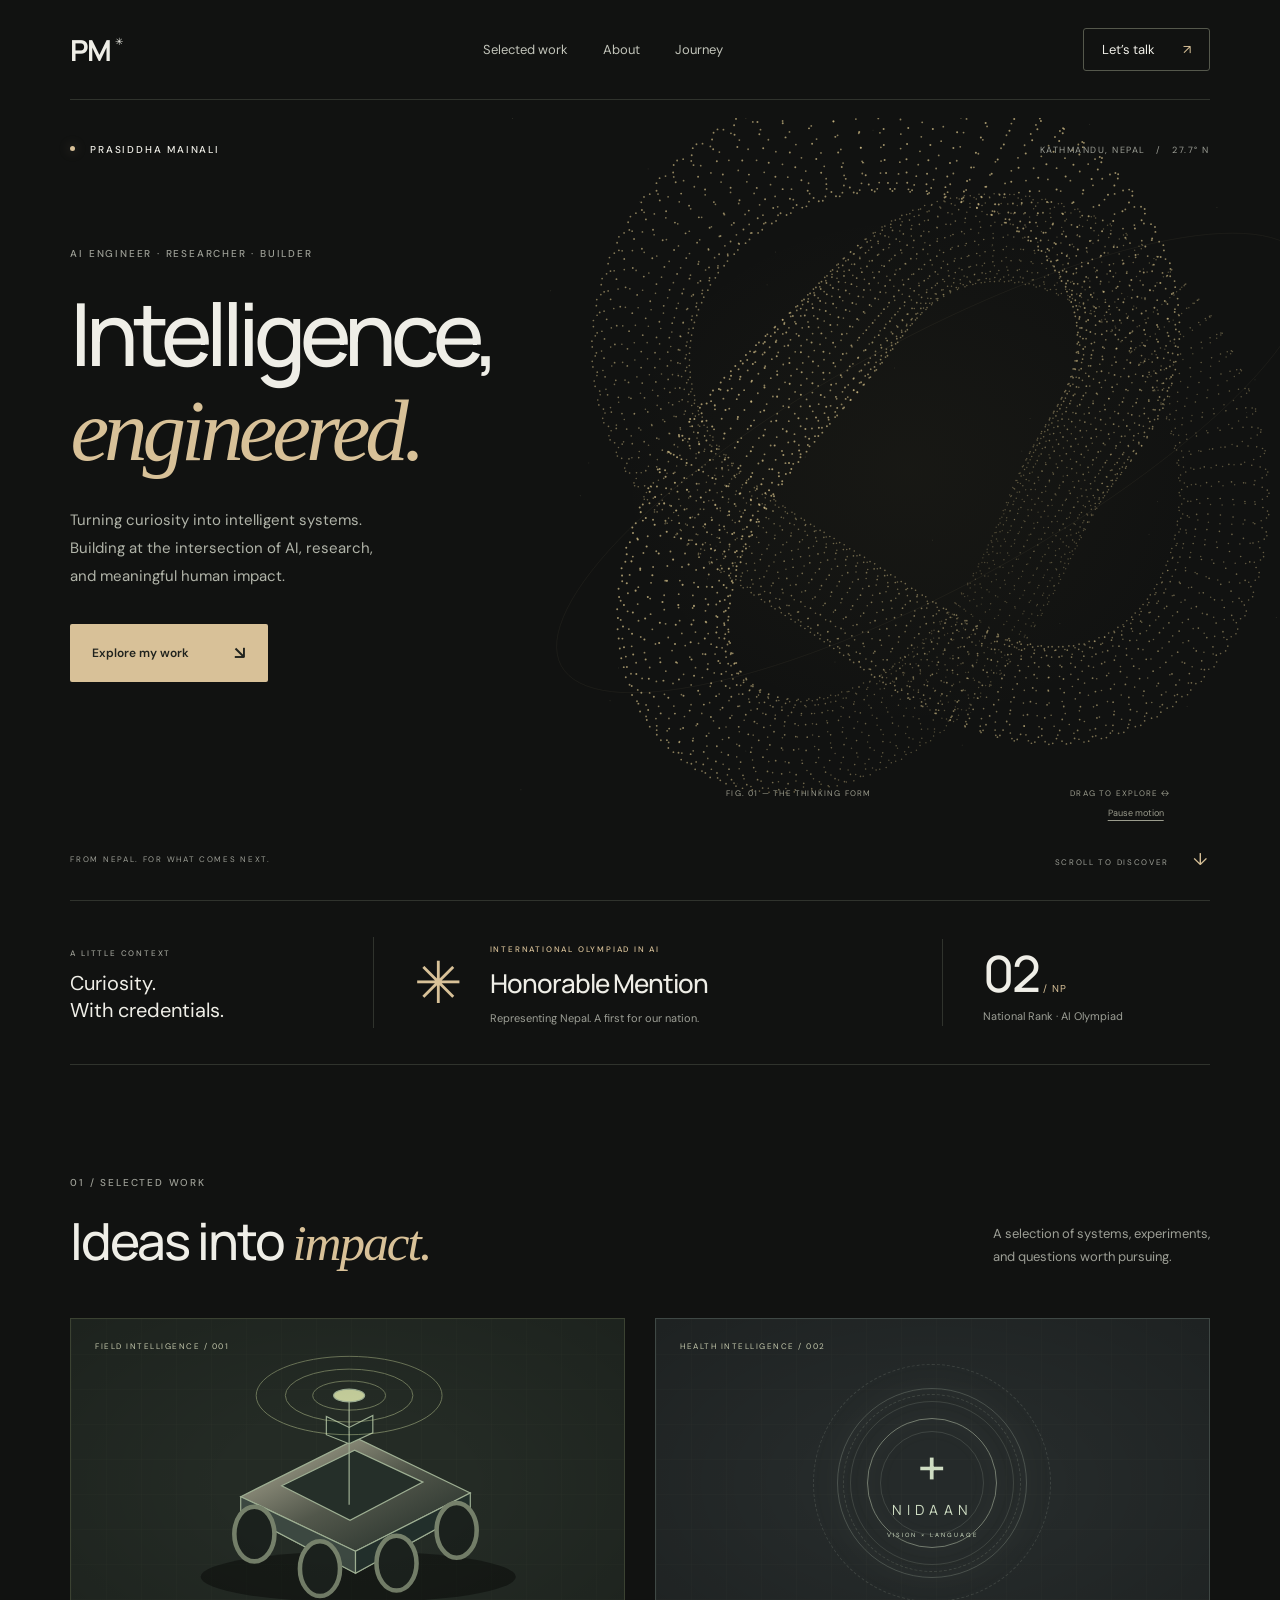
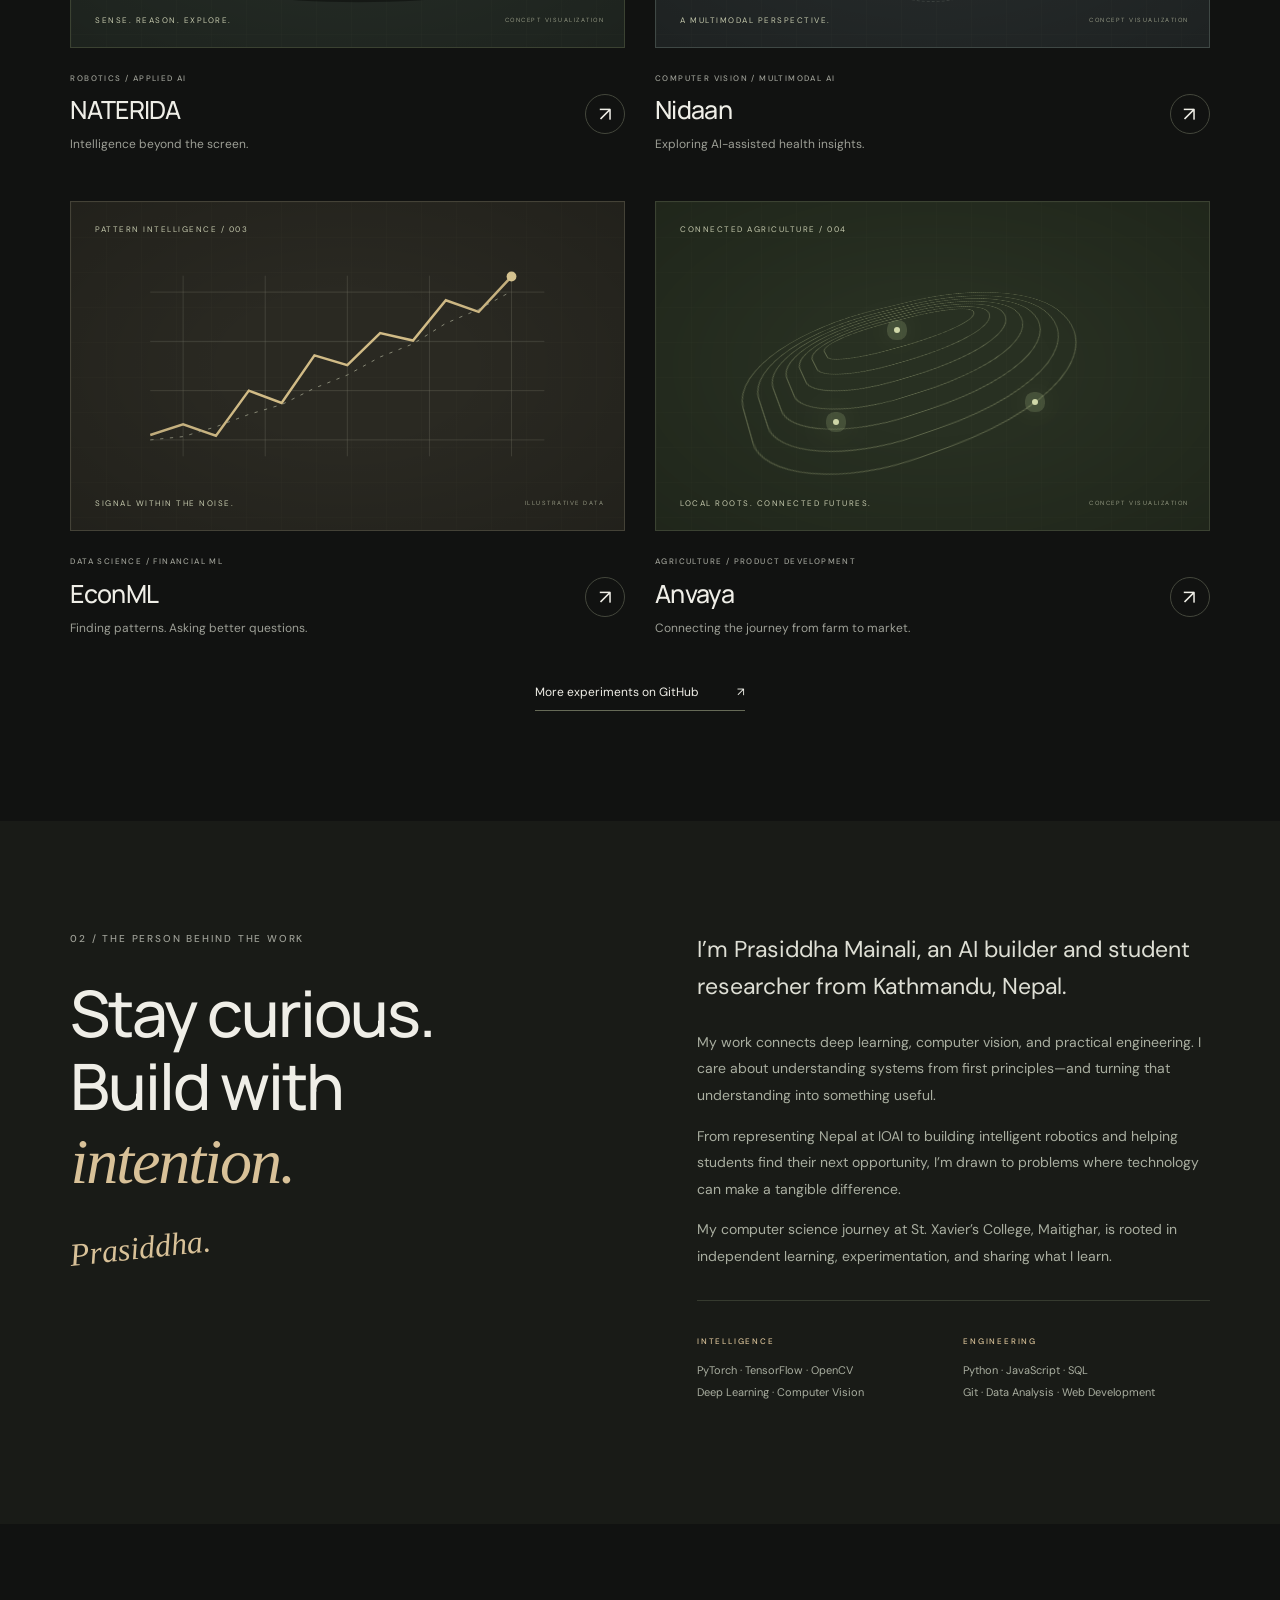
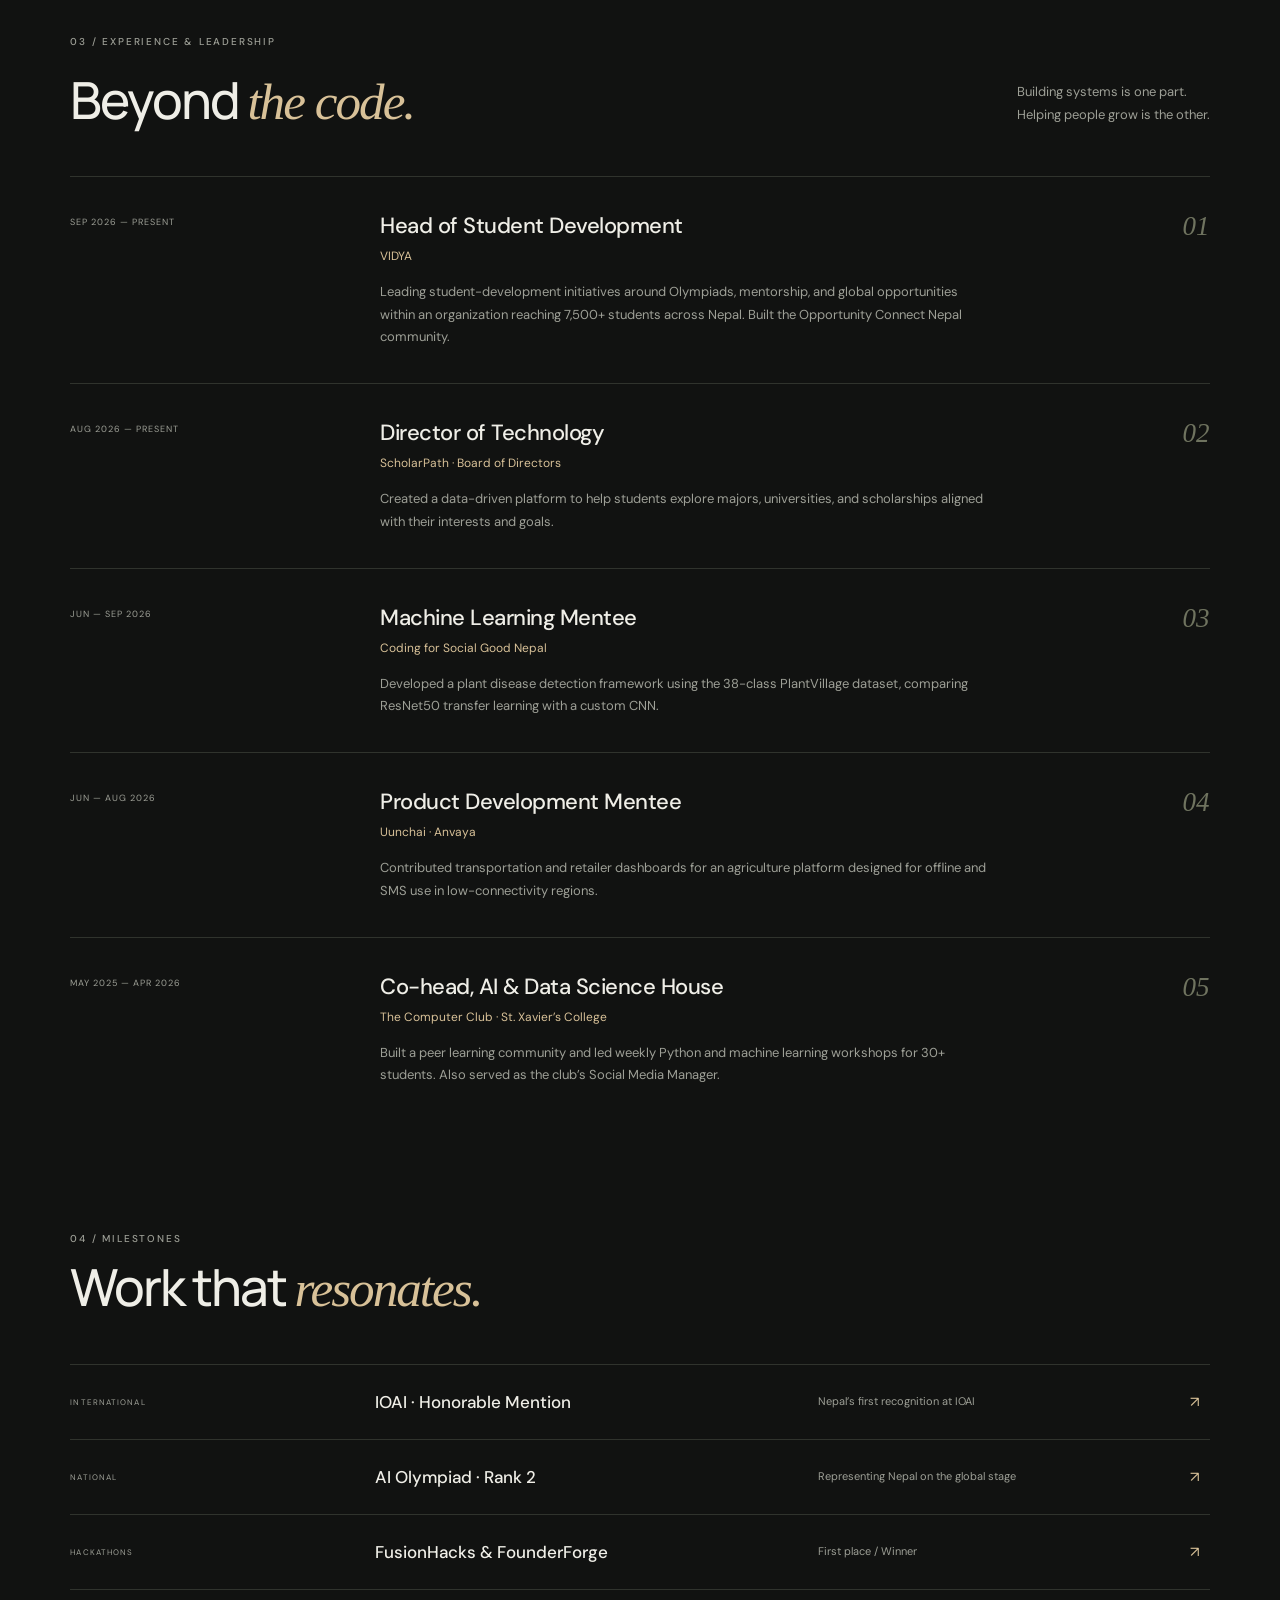
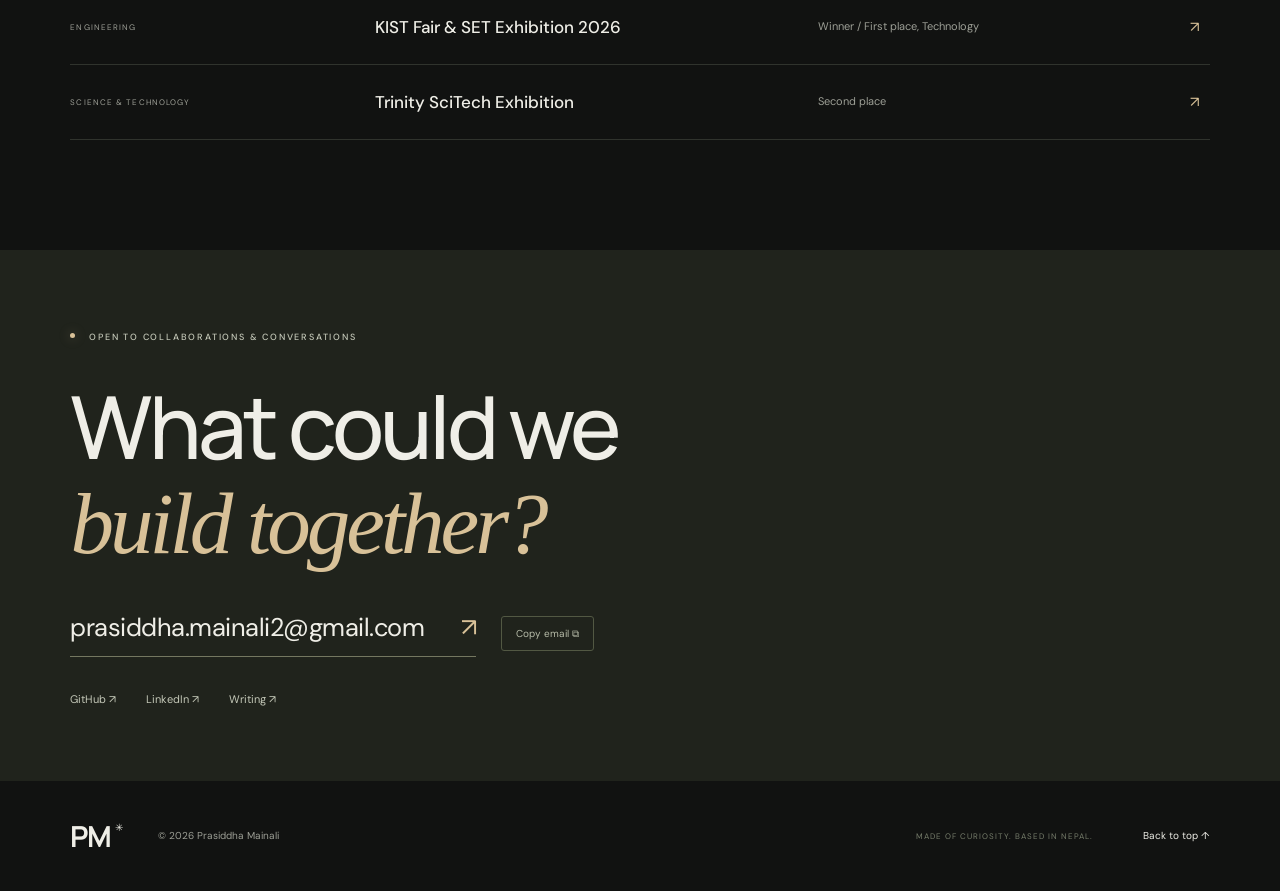
==== index.html @ 7bd3ce97 "Replace portfolio with luxury 3D design and refresh published writing Update national rank and IOAI " ====
<!doctype html>
<html lang="en">
<head>
  <meta charset="utf-8"><meta name="viewport" content="width=device-width,initial-scale=1">
  <title>Prasiddha Mainali — AI, Research & Engineering</title>
  <meta name="description" content="Prasiddha Mainali is an AI builder and student researcher from Nepal. National Rank 2 in AI and IOAI Honorable Mention. Explore projects, research, and leadership.">
  <meta name="theme-color" content="#111211"><meta property="og:title" content="Prasiddha Mainali — Intelligence, engineered."><meta property="og:description" content="AI engineering, research, and real-world impact. From Nepal, for what comes next."><meta property="og:type" content="website">
  <link rel="icon" href="icon.svg" type="image/svg+xml"><link rel="stylesheet" href="style.css">
  <script src="app.js" defer></script>
</head>
<body>
<a class="skip" href="#main">Skip to content</a>
<header class="header"><a class="wordmark" href="#home" aria-label="Prasiddha Mainali home">PM<span>✳</span></a><nav aria-label="Main navigation" id="nav"><a href="#work">Selected work</a><a href="#about">About</a><a href="#journey">Journey</a></nav><a class="contact-nav" href="#contact">Let’s talk <span>↗</span></a><button class="menu" aria-label="Open navigation" aria-expanded="false" aria-controls="nav">Menu +</button></header>
<main id="main">
<section class="hero" id="home">
  <div class="hero-top"><span class="eyebrow"><i></i> PRASIDDHA MAINALI</span><span class="coordinate">KATHMANDU, NEPAL &nbsp; / &nbsp; 27.7° N</span></div>
  <div class="hero-copy"><p class="eyebrow muted">AI ENGINEER · RESEARCHER · BUILDER</p><h1>Intelligence,<br><em>engineered.</em></h1><p class="intro">Turning curiosity into intelligent systems.<br>Building at the intersection of AI, research,<br class="desktop-break"> and meaningful human impact.</p><a class="button gold" href="#work">Explore my work <span>↘</span></a></div>
  <div class="sculpture"><canvas id="neural" aria-label="Interactive three-dimensional golden neural sculpture. Drag to rotate." role="img"></canvas><div class="sculpture-label"><span>FIG. 01 — THE THINKING FORM</span><span>DRAG TO EXPLORE <span aria-hidden="true">↔</span></span></div><button class="motion-toggle" id="motion" aria-pressed="false">Pause motion</button></div>
  <div class="hero-bottom"><span>FROM NEPAL. FOR WHAT COMES NEXT.</span><a href="#recognition">SCROLL TO DISCOVER <span>↓</span></a></div>
</section>
<section class="recognition" id="recognition" aria-label="Key recognition"><div class="recognition-label"><span class="eyebrow">A LITTLE CONTEXT</span><p>Curiosity.<br>With credentials.</p></div><div class="honor"><span class="award-symbol" aria-hidden="true">✳</span><div><span class="eyebrow">INTERNATIONAL OLYMPIAD IN AI</span><h2>Honorable Mention</h2><p>Representing Nepal. A first for our nation.</p></div></div><div class="national"><span class="rank">02<span> / NP</span></span><p>National Rank · AI Olympiad</p></div></section>
<section class="section work" id="work"><div class="section-heading"><div><p class="eyebrow muted">01 / SELECTED WORK</p><h2>Ideas into <em>impact.</em></h2></div><p>A selection of systems, experiments,<br>and questions worth pursuing.</p></div>
<div class="projects">
<button class="project" data-project="naterida" aria-label="Explore NATERIDA project"><div class="project-art art-rover"><div class="art-grid"></div><span class="art-corner">FIELD INTELLIGENCE / 001</span><svg class="rover" viewBox="0 0 600 360" aria-hidden="true"><defs><linearGradient id="metal" x2="1" y2="1"><stop stop-color="#b8b49d"/><stop offset=".5" stop-color="#52574b"/><stop offset="1" stop-color="#1d2824"/></linearGradient></defs><ellipse cx="312" cy="283" rx="173" ry="28" fill="#000" opacity=".4"/><g stroke="#9eaf93" stroke-width="1.3"><path d="M183 213 312 149 435 210 309 279Z" fill="#1d2925"/><path d="M183 195 311 131 435 191 309 255Z" fill="url(#metal)"/><path d="m183 195 126 60v24l-126-66z" fill="#3c4841"/><path d="m309 255 126-64v19l-126 69z" fill="#222f2b"/><path d="m228 183 80-39 75 35-80 42z" fill="#252f29"/><path d="M302 204v-82m0 15 26-12v-19l-26 13-25-12v20l25 10" fill="#1e2a24"/><path d="M302 122v-35"/><ellipse cx="302" cy="84" rx="17" ry="7" fill="#c6cf9c"/></g><g fill="#1b211d" stroke="#76816b" stroke-width="5"><ellipse cx="198" cy="236" rx="22" ry="30"/><ellipse cx="270" cy="274" rx="22" ry="30"/><ellipse cx="354" cy="268" rx="22" ry="30"/><ellipse cx="420" cy="232" rx="22" ry="30"/></g><g fill="none" stroke="#c7d59c" opacity=".5"><ellipse cx="302" cy="84" rx="40" ry="16"/><ellipse cx="302" cy="84" rx="70" ry="29"/><ellipse cx="302" cy="84" rx="102" ry="43"/></g></svg><span class="art-caption">SENSE. REASON. EXPLORE.</span><span class="concept">CONCEPT VISUALIZATION</span></div><div class="project-info"><div><p class="eyebrow">ROBOTICS / APPLIED AI</p><h3>NATERIDA</h3><p>Intelligence beyond the screen.</p></div><span class="project-arrow">↗</span></div></button>
<button class="project" data-project="nidaan" aria-label="Explore Nidaan project"><div class="project-art art-nidaan"><div class="art-grid"></div><span class="art-corner">HEALTH INTELLIGENCE / 002</span><div class="scan"><div class="scan-ring"></div><div class="scan-ring inner"></div><span class="scan-cross">+</span><span class="scan-label">NIDAAN<br><small>VISION × LANGUAGE</small></span></div><span class="art-caption">A MULTIMODAL PERSPECTIVE.</span><span class="concept">CONCEPT VISUALIZATION</span></div><div class="project-info"><div><p class="eyebrow">COMPUTER VISION / MULTIMODAL AI</p><h3>Nidaan</h3><p>Exploring AI-assisted health insights.</p></div><span class="project-arrow">↗</span></div></button>
<button class="project" data-project="econml" aria-label="Explore EconML project"><div class="project-art art-econ"><div class="art-grid"></div><span class="art-corner">PATTERN INTELLIGENCE / 003</span><svg class="chart" viewBox="0 0 600 320" aria-hidden="true"><g fill="none" stroke="#78786a" opacity=".4"><path d="M60 70H540M60 130H540M60 190H540M60 250H540M100 50V270M200 50V270M300 50V270M400 50V270M500 50V270"/></g><path d="m60 244 40-13 40 14 40-55 40 15 40-58 40 12 40-39 40 9 40-49 40 14 40-43" fill="none" stroke="#d1bb86" stroke-width="3"/><path d="m60 250 40-4 40-12 40-15 40-12 40-20 40-16 40-22 40-16 40-25 40-17 40-22" fill="none" stroke="#9c9d88" stroke-dasharray="4 8"/><circle cx="500" cy="51" r="6" fill="#e6d29b"/></svg><span class="art-caption">SIGNAL WITHIN THE NOISE.</span><span class="concept">ILLUSTRATIVE DATA</span></div><div class="project-info"><div><p class="eyebrow">DATA SCIENCE / FINANCIAL ML</p><h3>EconML</h3><p>Finding patterns. Asking better questions.</p></div><span class="project-arrow">↗</span></div></button>
<button class="project" data-project="anvaya" aria-label="Explore Anvaya project"><div class="project-art art-anvaya"><div class="art-grid"></div><span class="art-corner">CONNECTED AGRICULTURE / 004</span><div class="terrain"><i></i><i></i><i></i><i></i><i></i><i></i><i></i></div><div class="terrain-node n1"></div><div class="terrain-node n2"></div><div class="terrain-node n3"></div><span class="art-caption">LOCAL ROOTS. CONNECTED FUTURES.</span><span class="concept">CONCEPT VISUALIZATION</span></div><div class="project-info"><div><p class="eyebrow">AGRICULTURE / PRODUCT DEVELOPMENT</p><h3>Anvaya</h3><p>Connecting the journey from farm to market.</p></div><span class="project-arrow">↗</span></div></button>
</div><a class="text-link" href="https://github.com/DeV-PrasiddhA" target="_blank" rel="noopener noreferrer">More experiments on GitHub <span>↗</span></a></section>
<section class="section about" id="about"><div class="about-title"><p class="eyebrow muted">02 / THE PERSON BEHIND THE WORK</p><h2>Stay curious.<br>Build with<br><em>intention.</em></h2><span class="about-signature">Prasiddha.</span></div><div class="about-copy"><p class="large-copy">I’m Prasiddha Mainali, an AI builder and student researcher from Kathmandu, Nepal.</p><p>My work connects deep learning, computer vision, and practical engineering. I care about understanding systems from first principles—and turning that understanding into something useful.</p><p>From representing Nepal at IOAI to building intelligent robotics and helping students find their next opportunity, I’m drawn to problems where technology can make a tangible difference.</p><p>My computer science journey at St. Xavier’s College, Maitighar, is rooted in independent learning, experimentation, and sharing what I learn.</p><div class="skills"><div><span class="eyebrow">INTELLIGENCE</span><p>PyTorch · TensorFlow · OpenCV<br>Deep Learning · Computer Vision</p></div><div><span class="eyebrow">ENGINEERING</span><p>Python · JavaScript · SQL<br>Git · Data Analysis · Web Development</p></div></div></div></section>
<section class="section journey" id="journey"><div class="section-heading"><div><p class="eyebrow muted">03 / EXPERIENCE & LEADERSHIP</p><h2>Beyond <em>the code.</em></h2></div><p>Building systems is one part.<br>Helping people grow is the other.</p></div><div class="timeline">
<article><span class="period">SEP 2026 — PRESENT</span><div><h3>Head of Student Development</h3><p class="org">VIDYA</p><p>Leading student-development initiatives around Olympiads, mentorship, and global opportunities within an organization reaching 7,500+ students across Nepal. Built the Opportunity Connect Nepal community.</p></div><span class="timeline-index">01</span></article>
<article><span class="period">AUG 2026 — PRESENT</span><div><h3>Director of Technology</h3><p class="org">ScholarPath · Board of Directors</p><p>Created a data-driven platform to help students explore majors, universities, and scholarships aligned with their interests and goals.</p></div><span class="timeline-index">02</span></article>
<article><span class="period">JUN — SEP 2026</span><div><h3>Machine Learning Mentee</h3><p class="org">Coding for Social Good Nepal</p><p>Developed a plant disease detection framework using the 38-class PlantVillage dataset, comparing ResNet50 transfer learning with a custom CNN.</p></div><span class="timeline-index">03</span></article>
<article><span class="period">JUN — AUG 2026</span><div><h3>Product Development Mentee</h3><p class="org">Uunchai · Anvaya</p><p>Contributed transportation and retailer dashboards for an agriculture platform designed for offline and SMS use in low-connectivity regions.</p></div><span class="timeline-index">04</span></article>
<article><span class="period">MAY 2025 — APR 2026</span><div><h3>Co-head, AI & Data Science House</h3><p class="org">The Computer Club · St. Xavier’s College</p><p>Built a peer learning community and led weekly Python and machine learning workshops for 30+ students. Also served as the club’s Social Media Manager.</p></div><span class="timeline-index">05</span></article></div></section>
<section class="section awards"><p class="eyebrow muted">04 / MILESTONES</p><div class="section-heading"><h2>Work that <em>resonates.</em></h2></div><div class="award-list"><div><span>INTERNATIONAL</span><h3>IOAI · Honorable Mention</h3><p>Nepal’s first recognition at IOAI</p><b>↗</b></div><div><span>NATIONAL</span><h3>AI Olympiad · Rank 2</h3><p>Representing Nepal on the global stage</p><b>↗</b></div><div><span>HACKATHONS</span><h3>FusionHacks & FounderForge</h3><p>First place / Winner</p><b>↗</b></div><div><span>ENGINEERING</span><h3>KIST Fair & SET Exhibition 2026</h3><p>Winner / First place, Technology</p><b>↗</b></div><div><span>SCIENCE & TECHNOLOGY</span><h3>Trinity SciTech Exhibition</h3><p>Second place</p><b>↗</b></div></div></section>
<section class="contact section" id="contact"><p class="eyebrow"><i></i> OPEN TO COLLABORATIONS & CONVERSATIONS</p><h2>What could we<br><em>build together?</em></h2><div class="contact-bottom"><a href="mailto:prasiddha.mainali2@gmail.com" class="email">prasiddha.mainali2@gmail.com <span>↗</span></a><button id="copy-email" class="copy" aria-label="Copy email address">Copy email ⧉</button><span id="copy-status" role="status"></span></div><div class="socials"><a href="https://github.com/DeV-PrasiddhA" target="_blank" rel="noopener noreferrer">GitHub ↗</a><a href="https://www.linkedin.com/in/prasiddha-mainali-105bb0352/" target="_blank" rel="noopener noreferrer">LinkedIn ↗</a><a href="blogs.html">Writing ↗</a></div></section>
</main><footer><a class="wordmark" href="#home">PM<span>✳</span></a><p>© <span id="year">2026</span> Prasiddha Mainali</p><span>MADE OF CURIOSITY. BASED IN NEPAL.</span><a href="#home">Back to top ↑</a></footer>
<dialog id="project-dialog" aria-labelledby="dialog-title"><button class="dialog-close" aria-label="Close project details">Close ×</button><p class="eyebrow" id="dialog-category"></p><h2 id="dialog-title"></h2><p id="dialog-description"></p><h3>Inside the project</h3><ul id="dialog-points"></ul><p id="dialog-tags" class="dialog-tags"></p><a id="dialog-link" class="button gold" target="_blank" rel="noopener noreferrer">Explore on GitHub ↗</a></dialog>
</body></html>
---- style.css ----
@import url('https://fonts.googleapis.com/css2?family=DM+Sans:wght@400;450;500;550;600;700&family=Manrope:wght@400;500;600;700;800&display=swap');
:root{--bg:#111211;--surface:#171916;--ink:#efeee7;--muted:#9d9f96;--gold:#d8c198;--line:#30332d;--sans:'DM Sans',Arial,sans-serif;--display:'Manrope',Arial,sans-serif}*{box-sizing:border-box}html{scroll-behavior:smooth;scroll-padding-top:100px}body{margin:0;background:var(--bg);color:var(--ink);font-family:var(--sans);font-size:15px;-webkit-font-smoothing:antialiased}::selection{background:var(--gold);color:var(--bg)}a{color:inherit;text-decoration:none}button{font:inherit;cursor:pointer;color:inherit}button,a{-webkit-tap-highlight-color:transparent}button:focus-visible,a:focus-visible{outline:2px solid var(--gold);outline-offset:6px}button{border:0}p{line-height:1.75}h1,h2,h3,p{margin-top:0}h1,h2,h3{font-weight:500}em{font-family:Georgia,'Times New Roman',serif;font-weight:400;color:var(--gold)}.header{height:100px;display:flex;align-items:center;margin:0 5.5%;border-bottom:1px solid var(--line);gap:40px;position:relative;z-index:3}.wordmark{font:700 29px var(--display);letter-spacing:-2px}.wordmark span{font:10px var(--sans);letter-spacing:0;vertical-align:top;margin-left:5px;position:relative;top:5px}nav{display:flex;gap:35px;margin:auto;font-size:13px;color:#c2c4ba}nav a:hover,.text-link:hover,.socials a:hover{color:var(--gold)}.contact-nav{font-size:13px;border:1px solid #55584c;padding:12px 18px;border-radius:3px}.contact-nav span{margin-left:25px;color:var(--gold)}.menu{display:none}.hero{min-height:740px;height:calc(100svh - 100px);max-height:940px;position:relative;padding:42px 5.5% 30px;overflow:hidden}.hero-top,.hero-bottom{display:flex;align-items:center;justify-content:space-between;position:relative;z-index:2}.eyebrow{font-size:10px;font-weight:500;letter-spacing:1.8px;line-height:1.6}.eyebrow i{display:inline-block;width:5px;height:5px;background:var(--gold);border-radius:50%;margin-right:10px;vertical-align:2px;box-shadow:0 0 12px #d8c19860}.muted,.coordinate{color:var(--muted)}.coordinate{font-size:9px;letter-spacing:1.5px}.hero-copy{position:relative;z-index:2;pointer-events:none;margin-top:88px;max-width:650px}.hero-copy a{pointer-events:auto}.hero-copy .eyebrow{margin-bottom:24px}h1{font-family:var(--display);font-size:clamp(64px,6.8vw,114px);line-height:1.08;letter-spacing:-6px;margin-bottom:29px}h1 em{letter-spacing:-5px}.intro{font-size:15px;line-height:1.85;color:#b1b4a9;margin-bottom:34px}.button{display:inline-flex;align-items:center;justify-content:space-between;gap:45px;padding:17px 22px;border-radius:2px;font-size:12px;font-weight:600;transition:background .2s,transform .2s}.gold{background:var(--gold);color:#20231e}.button:hover{background:#ead8b5;transform:translateY(-2px)}.button span{font-size:18px}.sculpture{position:absolute;right:-2%;top:18px;width:62%;height:88%;isolation:isolate}.sculpture:before{content:'';position:absolute;inset:10%;z-index:-1;background:radial-gradient(ellipse,#a99b5b0b,transparent 65%)}canvas{width:100%;height:100%;display:block;touch-action:pan-y;cursor:grab}canvas:active{cursor:grabbing}.sculpture-label{position:absolute;left:27%;right:17%;bottom:24px;display:flex;gap:20px;justify-content:space-between;font-size:8px;letter-spacing:1.2px;color:#9b9c8d}.motion-toggle{position:absolute;bottom:-4px;right:17%;font-size:9px;color:#9b9c8d;background:none;text-decoration:underline;text-underline-offset:4px;padding:7px}.hero-bottom{position:absolute;bottom:30px;left:5.5%;right:5.5%;font-size:8px;letter-spacing:1.7px;color:var(--muted)}.hero-bottom a span{margin-left:20px;color:var(--gold);font-size:17px}.recognition{border-top:1px solid var(--line);border-bottom:1px solid var(--line);margin:0 5.5%;padding:36px 0;display:grid;grid-template-columns:1fr 2fr 1fr;align-items:center;gap:35px}.recognition-label .eyebrow{color:var(--muted);font-size:8px}.recognition-label p{font-size:20px;line-height:1.35;margin:9px 0 0}.honor{display:flex;gap:27px;align-items:center;border-left:1px solid var(--line);padding-left:40px}.award-symbol{font-size:58px;color:var(--gold);font-family:Georgia}.honor .eyebrow{font-size:8px;color:var(--gold)}.honor h2{font-family:var(--display);font-size:26px;letter-spacing:-1px;margin:8px 0}.honor p,.national p{font-size:11px;color:var(--muted);margin:0}.national{border-left:1px solid var(--line);padding-left:40px}.rank{font:500 50px var(--display);letter-spacing:-2px}.rank span{font:10px var(--sans);color:var(--gold);letter-spacing:1px}.section{padding:110px 5.5%}.section-heading{display:flex;justify-content:space-between;align-items:end;gap:30px;margin-bottom:45px}.section-heading .eyebrow{margin-bottom:20px}.section-heading h2,.about h2{font:500 clamp(36px,4vw,58px)/1.14 var(--display);letter-spacing:-2px;margin-bottom:0}.section-heading h2 em,.about h2 em{font-family:Georgia,serif}.section-heading>p{font-size:13px;color:var(--muted);margin-bottom:4px}.projects{display:grid;grid-template-columns:1fr 1fr;gap:46px 30px}.project{text-align:left;background:none;padding:0;display:block;min-width:0}.project-art{height:330px;overflow:hidden;position:relative;background:#242b25;border:1px solid #3b4232;transition:border-color .3s}.project:hover .project-art{border-color:#b4a274}.project-art:after{content:'';position:absolute;inset:0;pointer-events:none;background:radial-gradient(ellipse,transparent 30%,#0003)}.art-grid{position:absolute;inset:0;opacity:.22;background-image:linear-gradient(#9d9e7920 1px,transparent 1px),linear-gradient(90deg,#9d9e7920 1px,transparent 1px);background-size:35px 35px}.art-corner,.art-caption,.concept{position:absolute;z-index:1;left:24px;font-size:8px;letter-spacing:1.5px;color:#c4c8ac}.art-corner{top:22px}.art-caption{bottom:22px}.concept{left:auto;right:20px;bottom:23px;font-size:6px;opacity:.7}.rover{position:absolute;inset:0;width:100%;height:100%;transition:transform .6s}.project:hover .rover{transform:translateY(-5px) scale(1.03)}.art-nidaan{background:#252a2a;border-color:#3f4845}.scan{width:190px;height:190px;position:absolute;left:50%;top:50%;transform:translate(-50%,-50%)}.scan-ring{position:absolute;inset:0;border:1px solid #adb9a94a;border-radius:50%;box-shadow:0 0 35px #c4cfab0a,inset 0 0 30px #c4cfab0a}.scan-ring:before,.scan-ring:after{content:'';position:absolute;inset:-25px;border:1px dashed #adb9a930;border-radius:50%}.scan-ring:after{inset:12px;border-style:solid}.scan-ring.inner{inset:30px;border-color:#b8c4ab88}.scan-cross{position:absolute;left:50%;top:28%;transform:translateX(-50%);font-size:50px;font-weight:400;color:#cfddc3;line-height:1}.scan-label{position:absolute;top:59%;text-align:center;width:100%;font:14px var(--display);letter-spacing:5px;color:#cfddc3}.scan-label small{font:6px var(--sans);letter-spacing:2px;display:block;margin-top:12px}.art-econ{background:#2a2922;border-color:#444237}.chart{width:100%;height:100%;padding:30px}.art-anvaya{background:#283022}.terrain{position:absolute;width:65%;height:70%;top:14%;left:17%;transform:perspective(500px) rotateX(53deg) rotateZ(-26deg)}.terrain i{position:absolute;inset:0;border:1px solid #9fa87c70;border-radius:47% 40% 60% 33%;transform:translateY(-5px)}.terrain i:nth-child(2){inset:15px;transform:translateY(-13px)}.terrain i:nth-child(3){inset:30px;transform:translateY(-23px)}.terrain i:nth-child(4){inset:45px;transform:translateY(-33px)}.terrain i:nth-child(5){inset:60px;transform:translateY(-43px)}.terrain i:nth-child(6){inset:75px;transform:translateY(-53px)}.terrain i:nth-child(7){inset:90px;transform:translateY(-63px)}.terrain-node{position:absolute;width:6px;height:6px;border-radius:50%;background:#d0d8a9;box-shadow:0 0 0 7px #bccd9430,0 0 30px #d0d8a9}.n1{top:38%;left:43%}.n2{top:60%;left:68%}.n3{top:66%;left:32%}.project-info{display:flex;justify-content:space-between;align-items:center;padding:24px 0 0}.project-info .eyebrow{font-size:8px;letter-spacing:1.4px;color:var(--muted);margin-bottom:8px}.project-info h3{font:500 25px var(--display);letter-spacing:-.7px;margin:0 0 7px}.project-info p:last-child{color:var(--muted);font-size:12px;margin:0}.project-arrow{width:40px;height:40px;border:1px solid #44473c;border-radius:50%;display:grid;place-items:center;font-size:20px;transition:background .3s}.project:hover .project-arrow{background:var(--gold);color:var(--bg)}.text-link{display:table;margin:45px auto 0;font-size:12px;border-bottom:1px solid #666a57;padding-bottom:10px}.text-link span{margin-left:35px}.about{background:#191b17;display:grid;grid-template-columns:1fr 1fr;gap:10%}.about-title .eyebrow{margin-bottom:30px}.about h2{font-size:64px}.about-signature{font:italic 32px Georgia;color:var(--gold);display:block;margin-top:38px;transform:rotate(-6deg);transform-origin:left}.about-copy>p{color:#a9aea0;font-size:14px;line-height:1.9}.about-copy .large-copy{color:#dedfd5;font-size:23px;line-height:1.6;margin-bottom:24px}.skills{display:grid;grid-template-columns:1fr 1fr;gap:20px;border-top:1px solid #363b2f;margin-top:30px;padding-top:28px}.skills .eyebrow{font-size:8px;color:var(--gold)}.skills p{font-size:11px;color:#a9aea0;line-height:2;margin-top:10px}.timeline article{display:grid;grid-template-columns:25% 1fr 10%;padding:34px 0;border-top:1px solid var(--line);gap:25px}.period{font-size:9px;letter-spacing:1px;color:var(--muted);padding-top:5px}.timeline h3{font-size:22px;letter-spacing:-.5px;margin:0 0 6px}.timeline .org{font-size:12px;color:var(--gold);margin-bottom:14px}.timeline p:last-child{color:var(--muted);font-size:13px;max-width:610px;margin-bottom:0}.timeline-index{text-align:right;font:italic 27px Georgia;color:#6f735f}.awards{padding-top:0}.award-list>div{display:grid;grid-template-columns:25% 1.2fr 1fr 20px;gap:20px;align-items:center;border-top:1px solid var(--line);padding:26px 0}.award-list>div:last-child{border-bottom:1px solid var(--line)}.award-list span{font-size:8px;letter-spacing:1.1px;color:var(--muted)}.award-list h3{font-size:17px;margin:0}.award-list p{font-size:11px;color:var(--muted);margin:0}.award-list b{font-weight:400;color:var(--gold)}.contact{background:#20231c;padding-top:80px;padding-bottom:75px}.contact>.eyebrow{font-size:9px;color:#c4c8b8;margin-bottom:35px}.contact h2{font:500 clamp(48px,6.8vw,96px)/1.08 var(--display);letter-spacing:-4px;margin-bottom:40px}.contact h2 em{font-family:Georgia}.contact-bottom{display:flex;align-items:center;gap:25px;flex-wrap:wrap}.email{font-size:clamp(17px,2vw,27px);letter-spacing:-.5px;border-bottom:1px solid #747760;padding-bottom:12px}.email span{margin-left:30px;color:var(--gold)}.copy{background:transparent;color:#b7bca9;border:1px solid #525843;padding:10px 14px;border-radius:3px;font-size:10px}.copy:hover{border-color:var(--gold)}#copy-status{font-size:11px;color:var(--gold)}.socials{display:flex;gap:30px;font-size:11px;margin-top:35px;color:#c4c8b8}footer{display:flex;align-items:center;padding:35px 5.5%;gap:35px}footer p{font-size:10px;color:var(--muted);margin:0}footer>span{font-size:8px;letter-spacing:1px;color:#767d6b;margin-left:auto}footer>a:last-child{font-size:10px;margin-left:15px}.skip{position:fixed;left:20px;top:-100px;background:var(--gold);color:#111;padding:15px;z-index:10}.skip:focus{top:15px}dialog{width:min(640px,90vw);max-height:85svh;overflow:auto;background:#1c2019;color:var(--ink);border:1px solid #61674e;padding:55px 45px;box-shadow:0 40px 150px #0008}dialog::backdrop{background:#080b08c9;backdrop-filter:blur(8px)}.dialog-close{display:block;margin:-30px -20px 30px auto;background:none;color:var(--muted);font-size:12px;padding:10px}dialog .eyebrow{color:var(--gold)}dialog h2{font:500 45px var(--display);letter-spacing:-2px;margin-bottom:22px}dialog h3{font-size:15px;margin-top:30px}dialog p,dialog li{font-size:14px;color:#bdc2b2;line-height:1.8}dialog li{padding-bottom:10px}dialog ul{padding-left:18px}.dialog-tags{border-top:1px solid #414735;padding-top:20px;font-size:12px!important}
@media(min-width:1600px){.hero-copy{margin-top:110px}.project-art{height:410px}}@media(max-width:1000px){h1{font-size:76px}.hero{min-height:700px}.sculpture{right:-10%;width:70%;opacity:.85}.hero-copy{margin-top:90px}.hero-copy h1{font-size:76px}.recognition{grid-template-columns:.8fr 1.8fr 1fr;gap:20px}.honor,.national{padding-left:20px}.honor{gap:15px}.award-symbol{font-size:40px}.honor h2{font-size:20px}.project-art{height:270px}.about{gap:6%}.about h2{font-size:50px}.award-list>div{grid-template-columns:20% 1.3fr 1fr 15px}.award-list h3{font-size:15px}footer>span{display:none}footer>a:last-child{margin-left:auto}}
@media(max-width:700px){html{scroll-padding-top:30px}.header{height:78px;margin:0 6%;gap:20px}.wordmark{font-size:26px}.contact-nav{margin-left:auto;font-size:11px;padding:10px}.contact-nav span{margin-left:10px}.menu{display:block;background:none;font-size:11px;padding:10px 0}.header nav{display:none;position:absolute;top:77px;left:-7%;right:-7%;background:#1c2019;border-bottom:1px solid #414735;padding:25px;flex-direction:column;gap:24px}.header nav.open{display:flex}.hero{height:auto;min-height:0;padding:30px 6% 25px;display:flex;flex-direction:column}.coordinate{display:none}.hero-top .eyebrow{font-size:9px}.hero-copy{margin-top:44px;max-width:100%}.hero-copy>.eyebrow{font-size:8px;margin-bottom:18px}.hero-copy h1{font-size:clamp(49px,11.8vw,80px);letter-spacing:-3px;margin-bottom:23px}.hero-copy h1 em{letter-spacing:-2px}.intro{font-size:13px;margin-bottom:24px}.button{padding:15px 20px;font-size:11px}.sculpture{position:relative;top:auto;right:auto;width:calc(100% + 12%);height:360px;margin:-20px -6% 10px;opacity:1;z-index:0}.sculpture-label{left:12%;right:12%;bottom:20px;font-size:7px}.motion-toggle{right:12%;bottom:-7px;font-size:8px}.hero-bottom{position:relative;left:auto;right:auto;bottom:auto;margin-top:30px;font-size:6px;letter-spacing:1px}.hero-bottom a span{margin-left:8px}.recognition{margin:0 6%;padding:25px 0;grid-template-columns:1fr 95px;gap:20px}.recognition-label{display:none}.honor{border:0;padding:0;gap:13px}.honor .eyebrow{font-size:6px;letter-spacing:1px}.honor h2{font-size:17px;letter-spacing:-.5px}.honor p{font-size:9px}.award-symbol{font-size:34px}.national{padding-left:17px}.rank{font-size:35px}.rank span{font-size:7px}.national p{font-size:8px}.section{padding:70px 6%}.section-heading{display:block;margin-bottom:30px}.section-heading>p{font-size:12px;margin-top:20px}.section-heading h2{font-size:39px;letter-spacing:-1.8px}.eyebrow{font-size:8px}.projects{grid-template-columns:1fr;gap:35px}.project-art{height:290px}.project-info{padding-top:18px}.project-info h3{font-size:24px}.project-info .eyebrow{font-size:7px}.about{grid-template-columns:1fr;gap:35px}.about h2{font-size:50px}.about h2 br:nth-child(2){display:none}.about-signature{margin-top:25px}.about-copy .large-copy{font-size:21px}.about-copy>p{font-size:13px}.timeline article{grid-template-columns:1fr 30px;gap:12px;padding:25px 0}.period{grid-column:1/-1;font-size:8px}.timeline h3{font-size:19px}.timeline .org{font-size:11px}.timeline p:last-child{font-size:12px}.timeline-index{font-size:21px}.awards{padding-top:0}.award-list>div{grid-template-columns:1fr 15px;gap:10px;padding:22px 0}.award-list span{grid-column:1/-1;font-size:7px}.award-list h3{font-size:17px}.award-list p{grid-row:3;font-size:11px}.award-list b{grid-column:2;grid-row:2}.contact h2{font-size:49px;letter-spacing:-2.5px}.contact>.eyebrow{font-size:7px;letter-spacing:1px}.email{font-size:16px}.email span{margin-left:15px}.contact-bottom{gap:15px}.contact{padding-top:60px;padding-bottom:50px}.socials{gap:25px}footer{flex-wrap:wrap;gap:22px;padding:25px 6%}footer p{font-size:8px}footer>a:last-child{font-size:9px}dialog{padding:45px 26px}dialog h2{font-size:35px}.dialog-close{margin:-25px -10px 25px auto}dialog p,dialog li{font-size:13px}}
@media(prefers-reduced-motion:reduce){html{scroll-behavior:auto}*,*:before,*:after{animation:none!important;transition:none!important}}
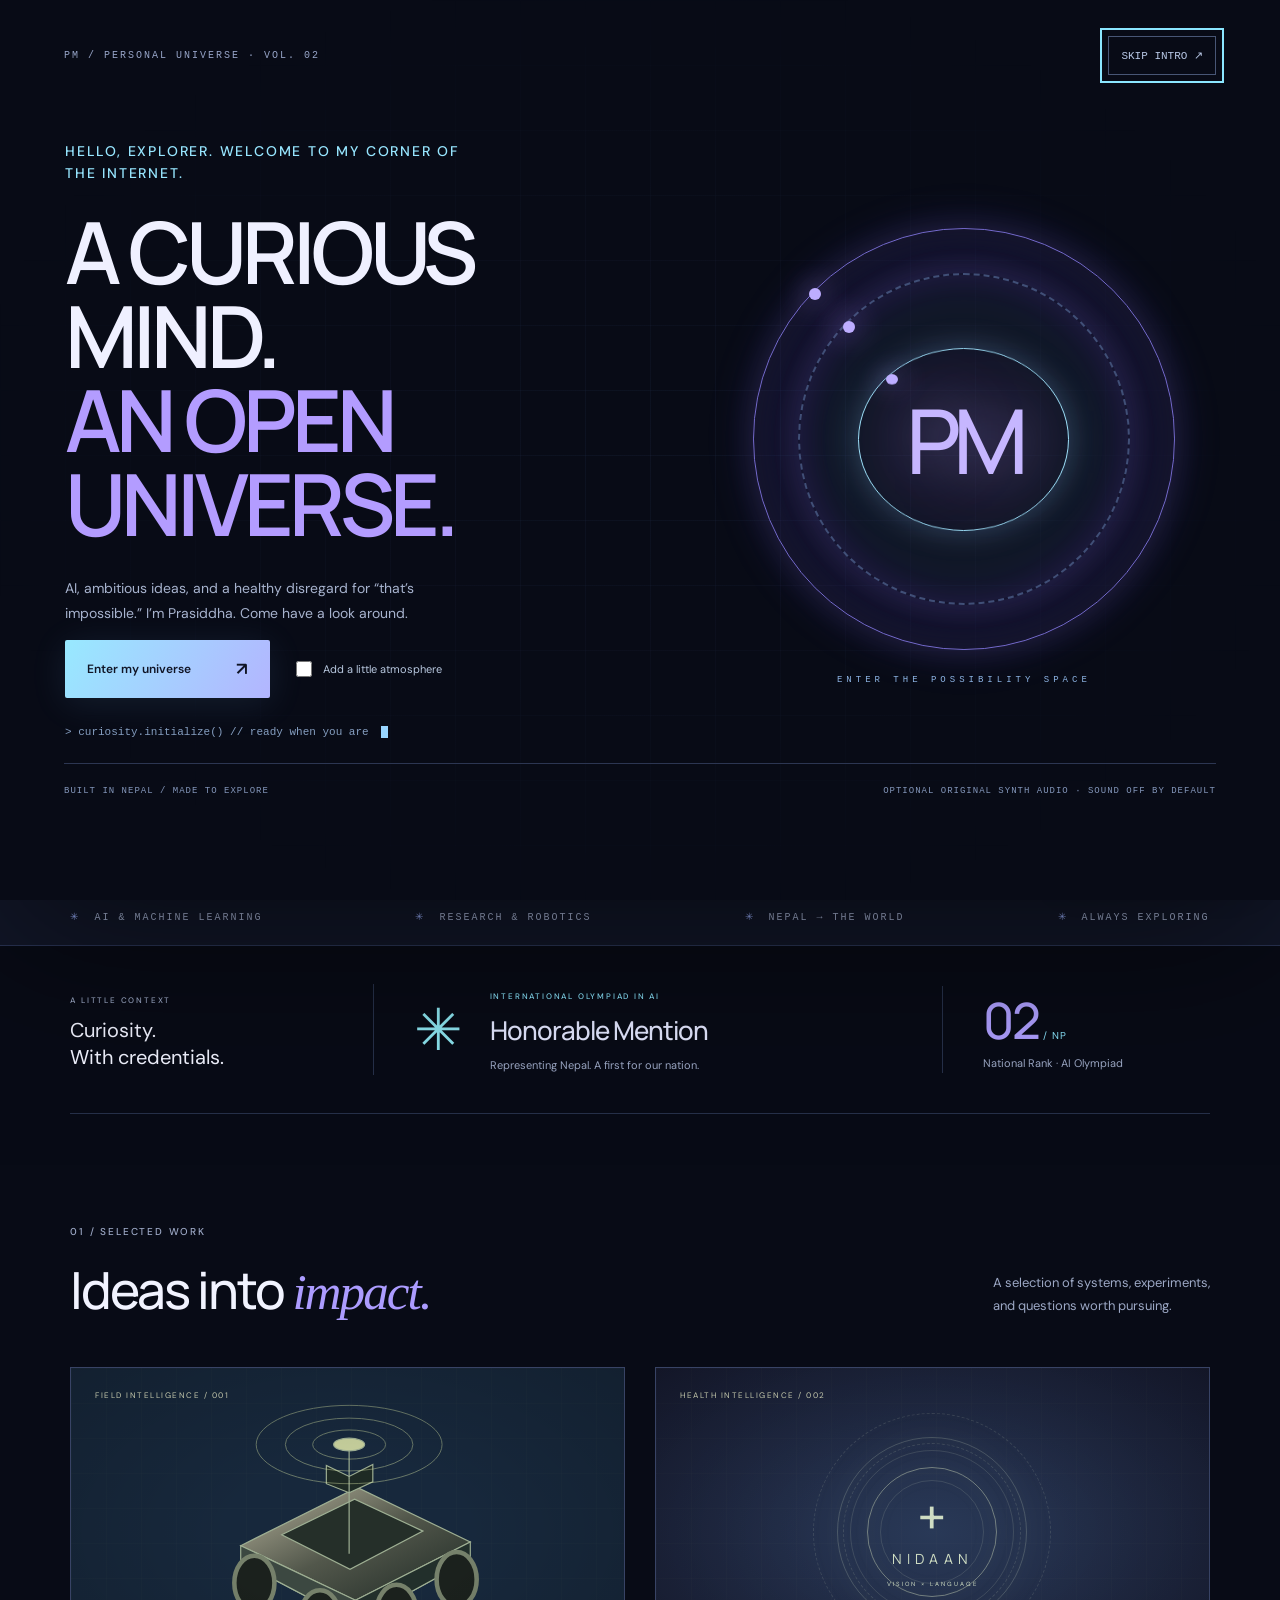
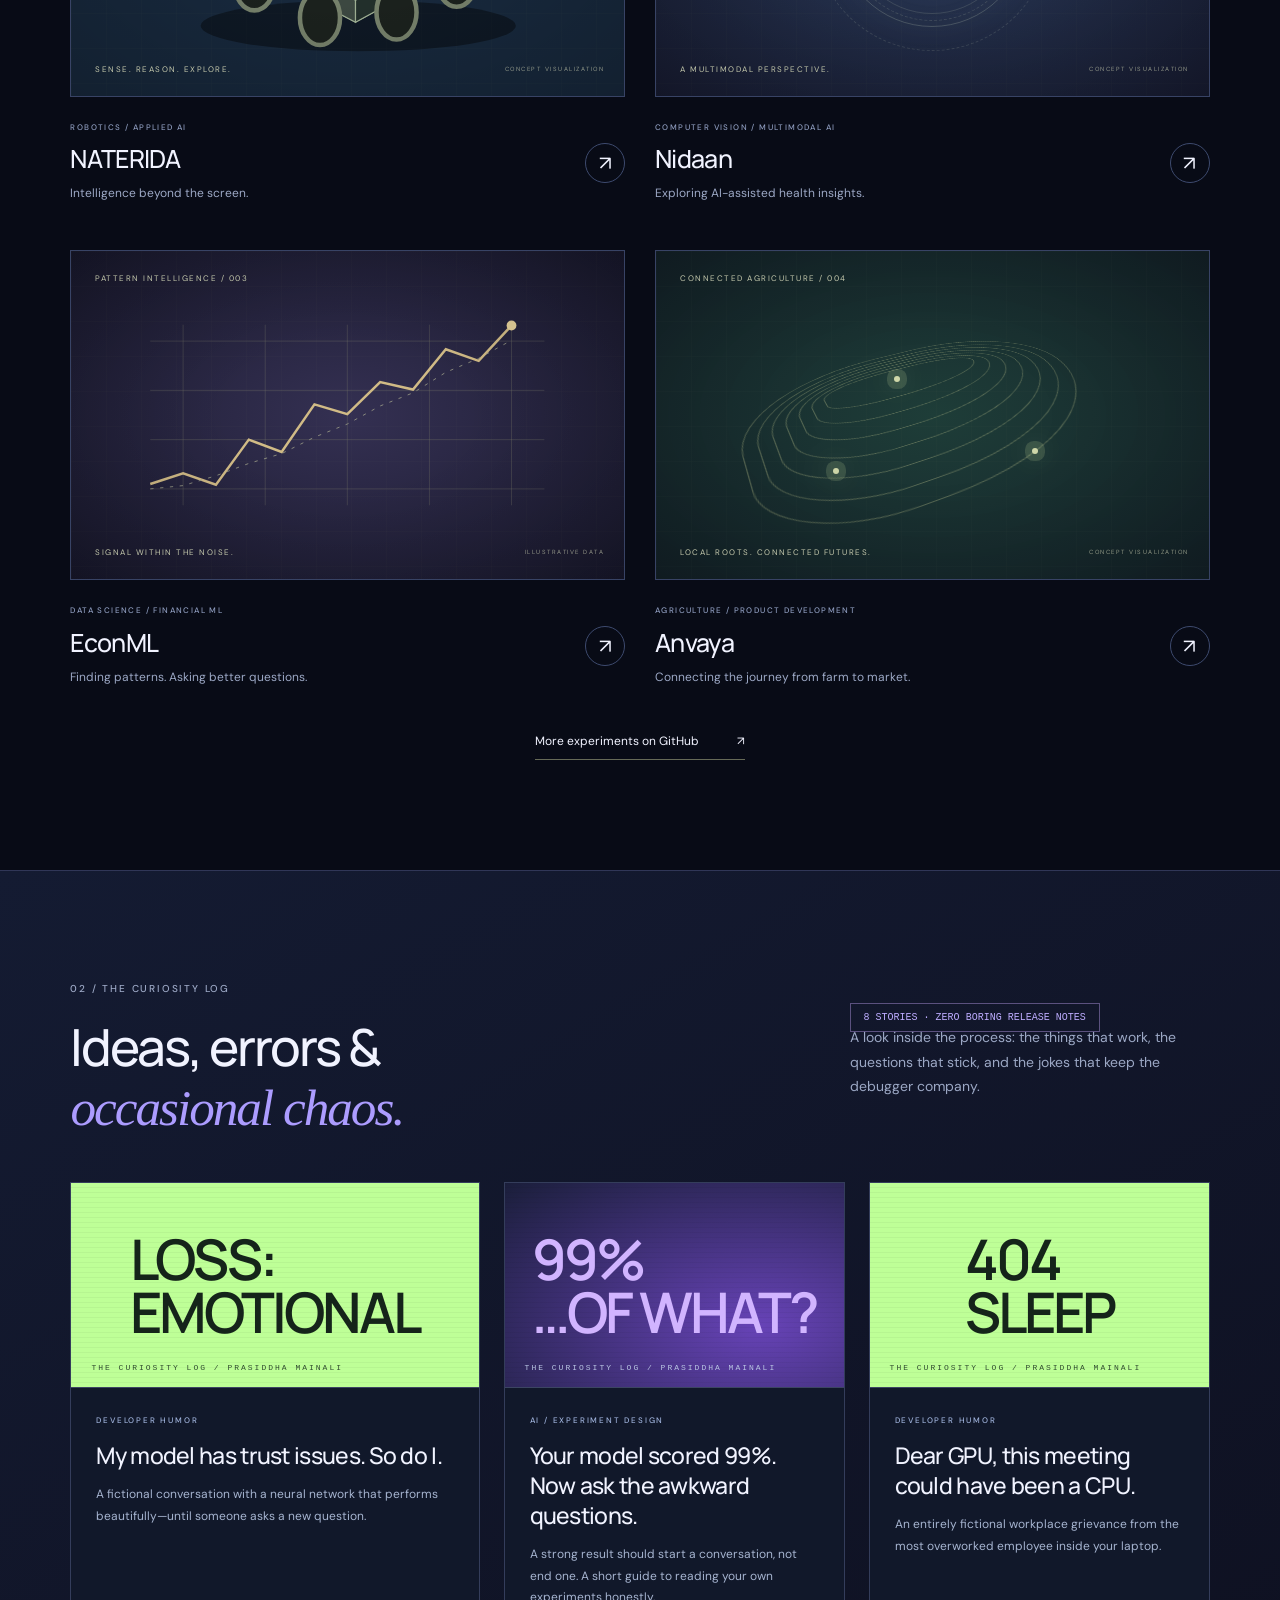
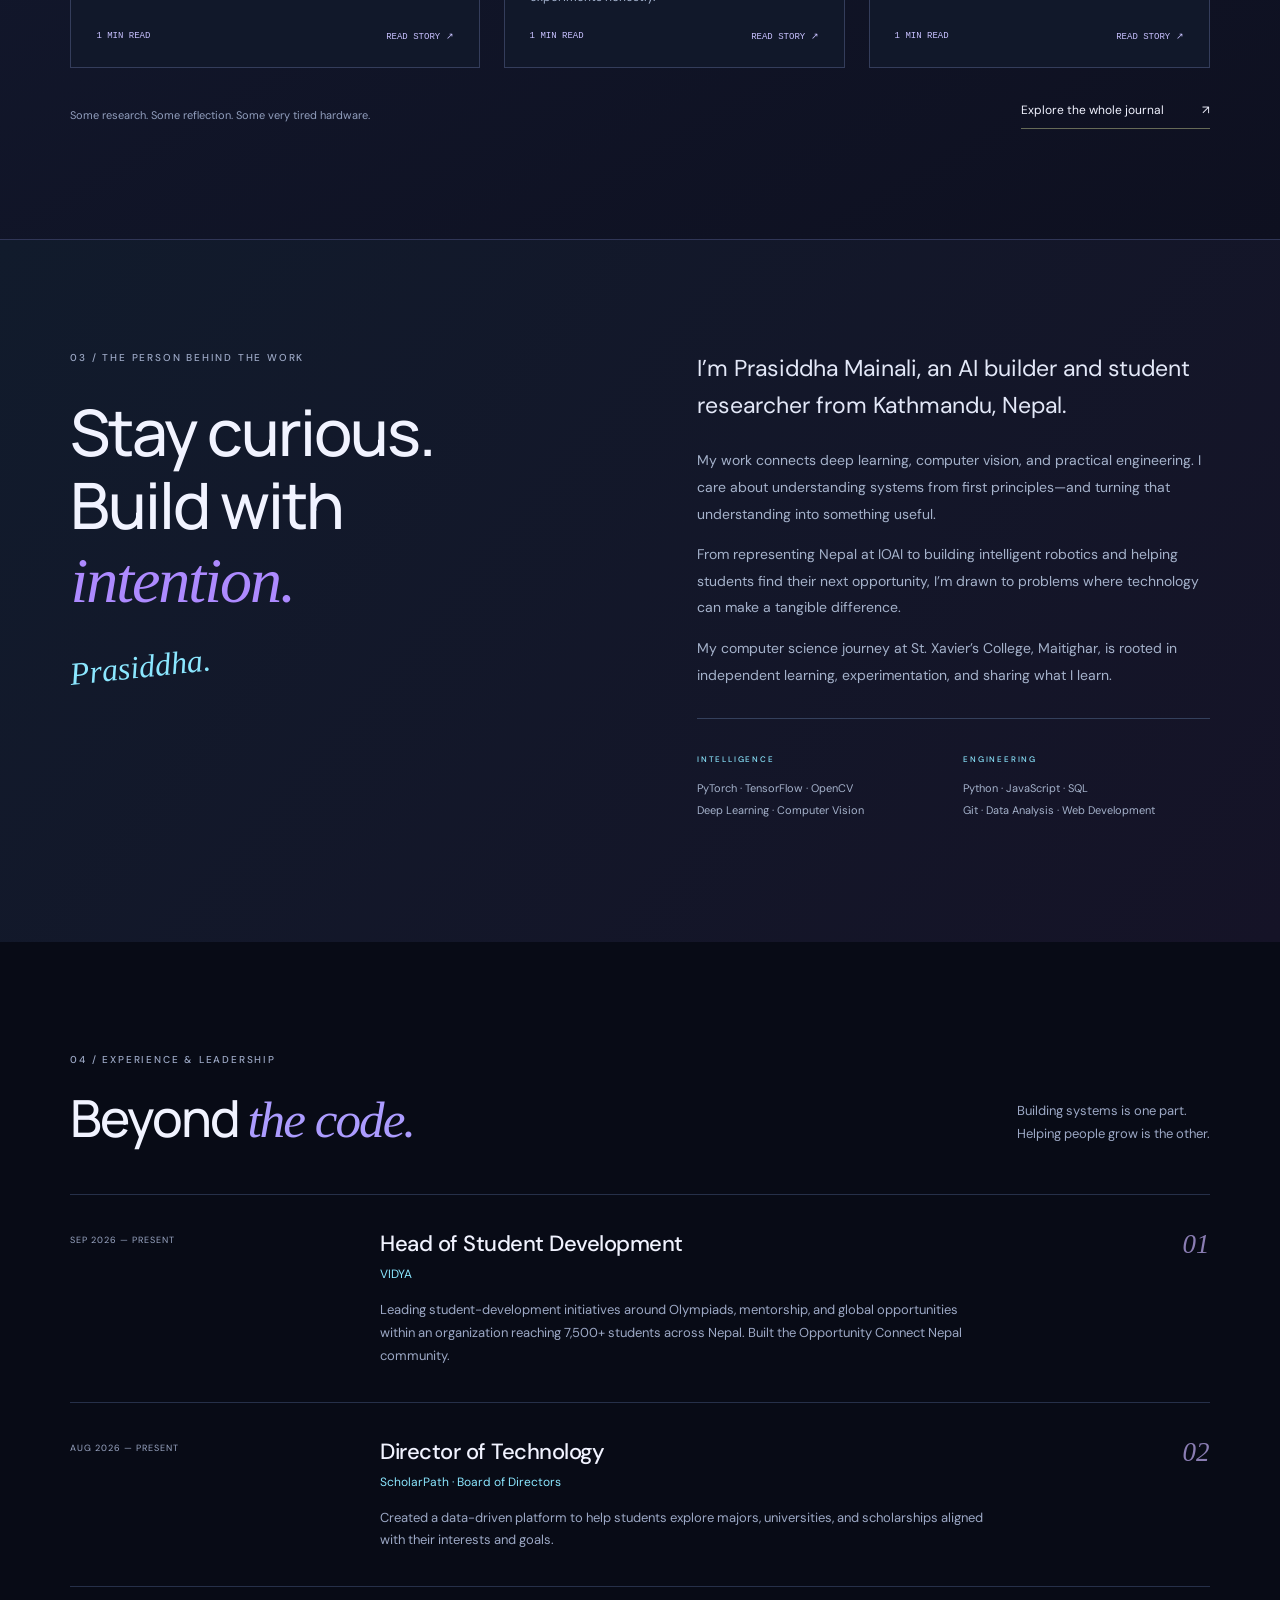
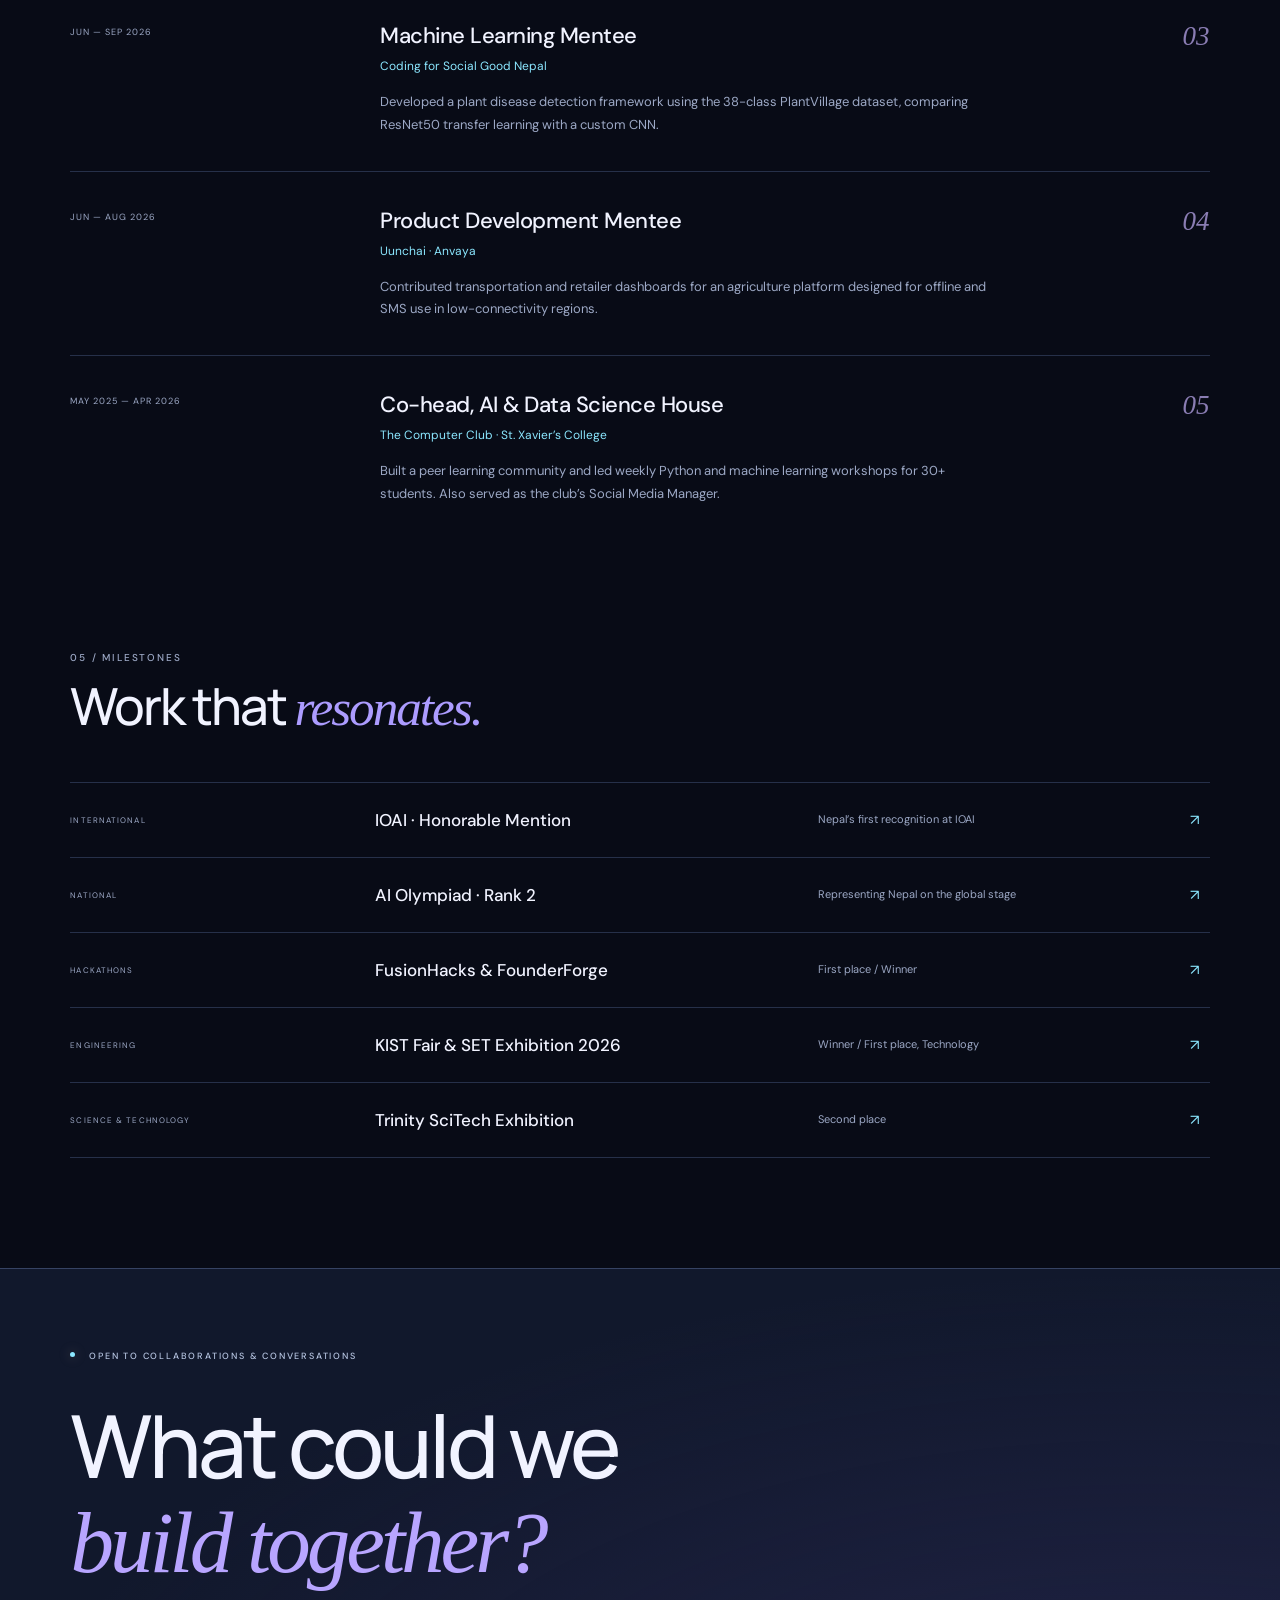
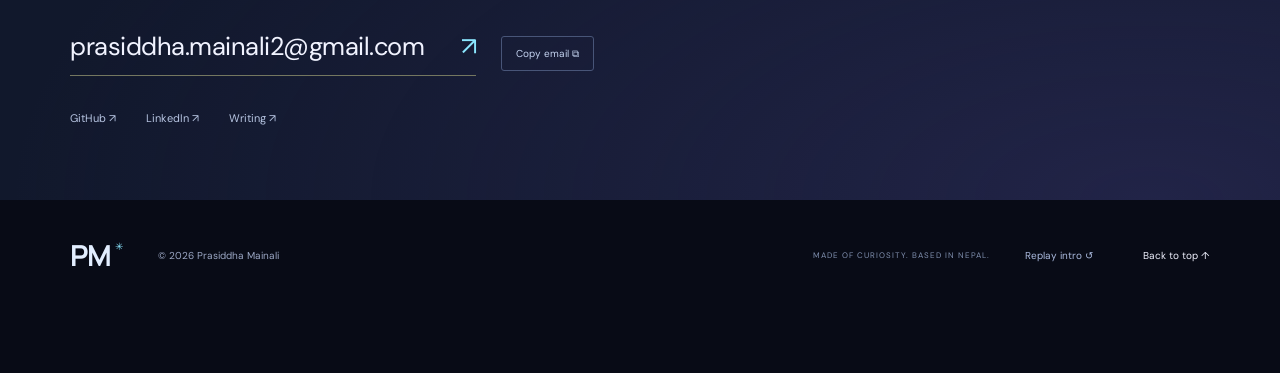
==== commit 41fef284: "Add immersive landing, interactive 3D core, ambient audio, and journal Introduce a skippable entranc" ====
--- a/index.html
+++ b/index.html
@@ -1,40 +1,41 @@
-<!doctype html>
-<html lang="en">
-<head>
-  <meta charset="utf-8"><meta name="viewport" content="width=device-width,initial-scale=1">
-  <title>Prasiddha Mainali — AI, Research & Engineering</title>
-  <meta name="description" content="Prasiddha Mainali is an AI builder and student researcher from Nepal. National Rank 2 in AI and IOAI Honorable Mention. Explore projects, research, and leadership.">
-  <meta name="theme-color" content="#111211"><meta property="og:title" content="Prasiddha Mainali — Intelligence, engineered."><meta property="og:description" content="AI engineering, research, and real-world impact. From Nepal, for what comes next."><meta property="og:type" content="website">
-  <link rel="icon" href="icon.svg" type="image/svg+xml"><link rel="stylesheet" href="style.css">
-  <script src="app.js" defer></script>
-</head>
-<body>
-<a class="skip" href="#main">Skip to content</a>
-<header class="header"><a class="wordmark" href="#home" aria-label="Prasiddha Mainali home">PM<span>✳</span></a><nav aria-label="Main navigation" id="nav"><a href="#work">Selected work</a><a href="#about">About</a><a href="#journey">Journey</a></nav><a class="contact-nav" href="#contact">Let’s talk <span>↗</span></a><button class="menu" aria-label="Open navigation" aria-expanded="false" aria-controls="nav">Menu +</button></header>
-<main id="main">
-<section class="hero" id="home">
-  <div class="hero-top"><span class="eyebrow"><i></i> PRASIDDHA MAINALI</span><span class="coordinate">KATHMANDU, NEPAL &nbsp; / &nbsp; 27.7° N</span></div>
-  <div class="hero-copy"><p class="eyebrow muted">AI ENGINEER · RESEARCHER · BUILDER</p><h1>Intelligence,<br><em>engineered.</em></h1><p class="intro">Turning curiosity into intelligent systems.<br>Building at the intersection of AI, research,<br class="desktop-break"> and meaningful human impact.</p><a class="button gold" href="#work">Explore my work <span>↘</span></a></div>
-  <div class="sculpture"><canvas id="neural" aria-label="Interactive three-dimensional golden neural sculpture. Drag to rotate." role="img"></canvas><div class="sculpture-label"><span>FIG. 01 — THE THINKING FORM</span><span>DRAG TO EXPLORE <span aria-hidden="true">↔</span></span></div><button class="motion-toggle" id="motion" aria-pressed="false">Pause motion</button></div>
-  <div class="hero-bottom"><span>FROM NEPAL. FOR WHAT COMES NEXT.</span><a href="#recognition">SCROLL TO DISCOVER <span>↓</span></a></div>
-</section>
-<section class="recognition" id="recognition" aria-label="Key recognition"><div class="recognition-label"><span class="eyebrow">A LITTLE CONTEXT</span><p>Curiosity.<br>With credentials.</p></div><div class="honor"><span class="award-symbol" aria-hidden="true">✳</span><div><span class="eyebrow">INTERNATIONAL OLYMPIAD IN AI</span><h2>Honorable Mention</h2><p>Representing Nepal. A first for our nation.</p></div></div><div class="national"><span class="rank">02<span> / NP</span></span><p>National Rank · AI Olympiad</p></div></section>
-<section class="section work" id="work"><div class="section-heading"><div><p class="eyebrow muted">01 / SELECTED WORK</p><h2>Ideas into <em>impact.</em></h2></div><p>A selection of systems, experiments,<br>and questions worth pursuing.</p></div>
-<div class="projects">
-<button class="project" data-project="naterida" aria-label="Explore NATERIDA project"><div class="project-art art-rover"><div class="art-grid"></div><span class="art-corner">FIELD INTELLIGENCE / 001</span><svg class="rover" viewBox="0 0 600 360" aria-hidden="true"><defs><linearGradient id="metal" x2="1" y2="1"><stop stop-color="#b8b49d"/><stop offset=".5" stop-color="#52574b"/><stop offset="1" stop-color="#1d2824"/></linearGradient></defs><ellipse cx="312" cy="283" rx="173" ry="28" fill="#000" opacity=".4"/><g stroke="#9eaf93" stroke-width="1.3"><path d="M183 213 312 149 435 210 309 279Z" fill="#1d2925"/><path d="M183 195 311 131 435 191 309 255Z" fill="url(#metal)"/><path d="m183 195 126 60v24l-126-66z" fill="#3c4841"/><path d="m309 255 126-64v19l-126 69z" fill="#222f2b"/><path d="m228 183 80-39 75 35-80 42z" fill="#252f29"/><path d="M302 204v-82m0 15 26-12v-19l-26 13-25-12v20l25 10" fill="#1e2a24"/><path d="M302 122v-35"/><ellipse cx="302" cy="84" rx="17" ry="7" fill="#c6cf9c"/></g><g fill="#1b211d" stroke="#76816b" stroke-width="5"><ellipse cx="198" cy="236" rx="22" ry="30"/><ellipse cx="270" cy="274" rx="22" ry="30"/><ellipse cx="354" cy="268" rx="22" ry="30"/><ellipse cx="420" cy="232" rx="22" ry="30"/></g><g fill="none" stroke="#c7d59c" opacity=".5"><ellipse cx="302" cy="84" rx="40" ry="16"/><ellipse cx="302" cy="84" rx="70" ry="29"/><ellipse cx="302" cy="84" rx="102" ry="43"/></g></svg><span class="art-caption">SENSE. REASON. EXPLORE.</span><span class="concept">CONCEPT VISUALIZATION</span></div><div class="project-info"><div><p class="eyebrow">ROBOTICS / APPLIED AI</p><h3>NATERIDA</h3><p>Intelligence beyond the screen.</p></div><span class="project-arrow">↗</span></div></button>
-<button class="project" data-project="nidaan" aria-label="Explore Nidaan project"><div class="project-art art-nidaan"><div class="art-grid"></div><span class="art-corner">HEALTH INTELLIGENCE / 002</span><div class="scan"><div class="scan-ring"></div><div class="scan-ring inner"></div><span class="scan-cross">+</span><span class="scan-label">NIDAAN<br><small>VISION × LANGUAGE</small></span></div><span class="art-caption">A MULTIMODAL PERSPECTIVE.</span><span class="concept">CONCEPT VISUALIZATION</span></div><div class="project-info"><div><p class="eyebrow">COMPUTER VISION / MULTIMODAL AI</p><h3>Nidaan</h3><p>Exploring AI-assisted health insights.</p></div><span class="project-arrow">↗</span></div></button>
-<button class="project" data-project="econml" aria-label="Explore EconML project"><div class="project-art art-econ"><div class="art-grid"></div><span class="art-corner">PATTERN INTELLIGENCE / 003</span><svg class="chart" viewBox="0 0 600 320" aria-hidden="true"><g fill="none" stroke="#78786a" opacity=".4"><path d="M60 70H540M60 130H540M60 190H540M60 250H540M100 50V270M200 50V270M300 50V270M400 50V270M500 50V270"/></g><path d="m60 244 40-13 40 14 40-55 40 15 40-58 40 12 40-39 40 9 40-49 40 14 40-43" fill="none" stroke="#d1bb86" stroke-width="3"/><path d="m60 250 40-4 40-12 40-15 40-12 40-20 40-16 40-22 40-16 40-25 40-17 40-22" fill="none" stroke="#9c9d88" stroke-dasharray="4 8"/><circle cx="500" cy="51" r="6" fill="#e6d29b"/></svg><span class="art-caption">SIGNAL WITHIN THE NOISE.</span><span class="concept">ILLUSTRATIVE DATA</span></div><div class="project-info"><div><p class="eyebrow">DATA SCIENCE / FINANCIAL ML</p><h3>EconML</h3><p>Finding patterns. Asking better questions.</p></div><span class="project-arrow">↗</span></div></button>
-<button class="project" data-project="anvaya" aria-label="Explore Anvaya project"><div class="project-art art-anvaya"><div class="art-grid"></div><span class="art-corner">CONNECTED AGRICULTURE / 004</span><div class="terrain"><i></i><i></i><i></i><i></i><i></i><i></i><i></i></div><div class="terrain-node n1"></div><div class="terrain-node n2"></div><div class="terrain-node n3"></div><span class="art-caption">LOCAL ROOTS. CONNECTED FUTURES.</span><span class="concept">CONCEPT VISUALIZATION</span></div><div class="project-info"><div><p class="eyebrow">AGRICULTURE / PRODUCT DEVELOPMENT</p><h3>Anvaya</h3><p>Connecting the journey from farm to market.</p></div><span class="project-arrow">↗</span></div></button>
-</div><a class="text-link" href="https://github.com/DeV-PrasiddhA" target="_blank" rel="noopener noreferrer">More experiments on GitHub <span>↗</span></a></section>
-<section class="section about" id="about"><div class="about-title"><p class="eyebrow muted">02 / THE PERSON BEHIND THE WORK</p><h2>Stay curious.<br>Build with<br><em>intention.</em></h2><span class="about-signature">Prasiddha.</span></div><div class="about-copy"><p class="large-copy">I’m Prasiddha Mainali, an AI builder and student researcher from Kathmandu, Nepal.</p><p>My work connects deep learning, computer vision, and practical engineering. I care about understanding systems from first principles—and turning that understanding into something useful.</p><p>From representing Nepal at IOAI to building intelligent robotics and helping students find their next opportunity, I’m drawn to problems where technology can make a tangible difference.</p><p>My computer science journey at St. Xavier’s College, Maitighar, is rooted in independent learning, experimentation, and sharing what I learn.</p><div class="skills"><div><span class="eyebrow">INTELLIGENCE</span><p>PyTorch · TensorFlow · OpenCV<br>Deep Learning · Computer Vision</p></div><div><span class="eyebrow">ENGINEERING</span><p>Python · JavaScript · SQL<br>Git · Data Analysis · Web Development</p></div></div></div></section>
-<section class="section journey" id="journey"><div class="section-heading"><div><p class="eyebrow muted">03 / EXPERIENCE & LEADERSHIP</p><h2>Beyond <em>the code.</em></h2></div><p>Building systems is one part.<br>Helping people grow is the other.</p></div><div class="timeline">
-<article><span class="period">SEP 2026 — PRESENT</span><div><h3>Head of Student Development</h3><p class="org">VIDYA</p><p>Leading student-development initiatives around Olympiads, mentorship, and global opportunities within an organization reaching 7,500+ students across Nepal. Built the Opportunity Connect Nepal community.</p></div><span class="timeline-index">01</span></article>
-<article><span class="period">AUG 2026 — PRESENT</span><div><h3>Director of Technology</h3><p class="org">ScholarPath · Board of Directors</p><p>Created a data-driven platform to help students explore majors, universities, and scholarships aligned with their interests and goals.</p></div><span class="timeline-index">02</span></article>
-<article><span class="period">JUN — SEP 2026</span><div><h3>Machine Learning Mentee</h3><p class="org">Coding for Social Good Nepal</p><p>Developed a plant disease detection framework using the 38-class PlantVillage dataset, comparing ResNet50 transfer learning with a custom CNN.</p></div><span class="timeline-index">03</span></article>
-<article><span class="period">JUN — AUG 2026</span><div><h3>Product Development Mentee</h3><p class="org">Uunchai · Anvaya</p><p>Contributed transportation and retailer dashboards for an agriculture platform designed for offline and SMS use in low-connectivity regions.</p></div><span class="timeline-index">04</span></article>
-<article><span class="period">MAY 2025 — APR 2026</span><div><h3>Co-head, AI & Data Science House</h3><p class="org">The Computer Club · St. Xavier’s College</p><p>Built a peer learning community and led weekly Python and machine learning workshops for 30+ students. Also served as the club’s Social Media Manager.</p></div><span class="timeline-index">05</span></article></div></section>
-<section class="section awards"><p class="eyebrow muted">04 / MILESTONES</p><div class="section-heading"><h2>Work that <em>resonates.</em></h2></div><div class="award-list"><div><span>INTERNATIONAL</span><h3>IOAI · Honorable Mention</h3><p>Nepal’s first recognition at IOAI</p><b>↗</b></div><div><span>NATIONAL</span><h3>AI Olympiad · Rank 2</h3><p>Representing Nepal on the global stage</p><b>↗</b></div><div><span>HACKATHONS</span><h3>FusionHacks & FounderForge</h3><p>First place / Winner</p><b>↗</b></div><div><span>ENGINEERING</span><h3>KIST Fair & SET Exhibition 2026</h3><p>Winner / First place, Technology</p><b>↗</b></div><div><span>SCIENCE & TECHNOLOGY</span><h3>Trinity SciTech Exhibition</h3><p>Second place</p><b>↗</b></div></div></section>
-<section class="contact section" id="contact"><p class="eyebrow"><i></i> OPEN TO COLLABORATIONS & CONVERSATIONS</p><h2>What could we<br><em>build together?</em></h2><div class="contact-bottom"><a href="mailto:prasiddha.mainali2@gmail.com" class="email">prasiddha.mainali2@gmail.com <span>↗</span></a><button id="copy-email" class="copy" aria-label="Copy email address">Copy email ⧉</button><span id="copy-status" role="status"></span></div><div class="socials"><a href="https://github.com/DeV-PrasiddhA" target="_blank" rel="noopener noreferrer">GitHub ↗</a><a href="https://www.linkedin.com/in/prasiddha-mainali-105bb0352/" target="_blank" rel="noopener noreferrer">LinkedIn ↗</a><a href="blogs.html">Writing ↗</a></div></section>
-</main><footer><a class="wordmark" href="#home">PM<span>✳</span></a><p>© <span id="year">2026</span> Prasiddha Mainali</p><span>MADE OF CURIOSITY. BASED IN NEPAL.</span><a href="#home">Back to top ↑</a></footer>
-<dialog id="project-dialog" aria-labelledby="dialog-title"><button class="dialog-close" aria-label="Close project details">Close ×</button><p class="eyebrow" id="dialog-category"></p><h2 id="dialog-title"></h2><p id="dialog-description"></p><h3>Inside the project</h3><ul id="dialog-points"></ul><p id="dialog-tags" class="dialog-tags"></p><a id="dialog-link" class="button gold" target="_blank" rel="noopener noreferrer">Explore on GitHub ↗</a></dialog>
-</body></html>
+<!doctype html>
+<html lang="en">
+<head>
+  <meta charset="utf-8"><meta name="viewport" content="width=device-width,initial-scale=1">
+  <title>Prasiddha Mainali — AI, Research & Engineering</title>
+  <meta name="description" content="Prasiddha Mainali is an AI builder and student researcher from Nepal. National Rank 2 in AI and IOAI Honorable Mention. Explore projects, research, and leadership.">
+  <meta name="theme-color" content="#111211"><meta property="og:title" content="Prasiddha Mainali — Intelligence, engineered."><meta property="og:description" content="AI engineering, research, and real-world impact. From Nepal, for what comes next."><meta property="og:type" content="website">
+  <link rel="icon" href="icon.svg" type="image/svg+xml"><link rel="stylesheet" href="style.css">
+  <link rel="stylesheet" href="experience.css"><script src="app.js" defer></script><script src="scene.js" defer></script><script src="experience.js" defer></script>
+</head>
+<body>
+<a class="skip" href="#main">Skip to content</a>
+<header class="header"><a class="wordmark" href="#home" aria-label="Prasiddha Mainali home">PM<span>✳</span></a><nav aria-label="Main navigation" id="nav"><a href="#work">Selected work</a><a href="#journal">Journal</a><a href="#about">About</a><a href="#journey">Journey</a></nav><a class="contact-nav" href="#contact">Let’s talk <span>↗</span></a><button class="menu" aria-label="Open navigation" aria-expanded="false" aria-controls="nav">Menu +</button></header>
+<main id="main">
+<section class="hero" id="home">
+  <div class="hero-top"><span class="eyebrow"><i></i> PRASIDDHA MAINALI</span><span class="coordinate">KATHMANDU, NEPAL &nbsp; / &nbsp; 27.7° N</span></div>
+  <div class="hero-copy"><p class="eyebrow muted">AI ENGINEER · RESEARCHER · BUILDER</p><h1 tabindex="-1">Curiosity,<br><em>made real.</em></h1><p class="intro">Turning curiosity into intelligent systems.<br>Building at the intersection of AI, research,<br class="desktop-break"> and meaningful human impact.</p><div class="hero-actions"><a class="button gold" href="#work">Explore my work <span>↘</span></a><a class="hero-secondary" href="#journal">Inside my head ↗</a></div></div>
+  <div class="sculpture"><canvas id="neural" tabindex="0" aria-label="Interactive 3D neural core. Drag or use arrow keys to rotate." role="img"></canvas><div class="core-fallback" hidden role="img" aria-label="Illustration of a glowing neural core"></div><span class="core-orbit-label">NEURAL CORE / 001</span><div class="core-data"><strong>INTELLIGENCE IN MOTION</strong>IDEA → EXPERIMENT → IMPACT</div><div class="sculpture-label"><span class="scene-hint">DRAG OR USE ARROW KEYS TO ROTATE</span><span>REAL-TIME 3D ↔</span></div><button class="motion-toggle" id="motion" aria-pressed="false">Pause 3D motion</button></div>
+  <div class="hero-bottom"><span>FROM NEPAL. FOR WHAT COMES NEXT.</span><a href="#recognition">SCROLL TO DISCOVER <span>↓</span></a></div>
+</section>
+<div class="signal-strip"><span>AI & MACHINE LEARNING</span><span>RESEARCH & ROBOTICS</span><span>NEPAL → THE WORLD</span><span>ALWAYS EXPLORING</span></div><section class="recognition" id="recognition" aria-label="Key recognition"><div class="recognition-label"><span class="eyebrow">A LITTLE CONTEXT</span><p>Curiosity.<br>With credentials.</p></div><div class="honor"><span class="award-symbol" aria-hidden="true">✳</span><div><span class="eyebrow">INTERNATIONAL OLYMPIAD IN AI</span><h2>Honorable Mention</h2><p>Representing Nepal. A first for our nation.</p></div></div><div class="national"><span class="rank">02<span> / NP</span></span><p>National Rank · AI Olympiad</p></div></section>
+<section class="section work" id="work"><div class="section-heading"><div><p class="eyebrow muted">01 / SELECTED WORK</p><h2>Ideas into <em>impact.</em></h2></div><p>A selection of systems, experiments,<br>and questions worth pursuing.</p></div>
+<div class="projects">
+<button class="project" data-project="naterida" aria-label="Explore NATERIDA project"><div class="project-art art-rover"><div class="art-grid"></div><span class="art-corner">FIELD INTELLIGENCE / 001</span><svg class="rover" viewBox="0 0 600 360" aria-hidden="true"><defs><linearGradient id="metal" x2="1" y2="1"><stop stop-color="#b8b49d"/><stop offset=".5" stop-color="#52574b"/><stop offset="1" stop-color="#1d2824"/></linearGradient></defs><ellipse cx="312" cy="283" rx="173" ry="28" fill="#000" opacity=".4"/><g stroke="#9eaf93" stroke-width="1.3"><path d="M183 213 312 149 435 210 309 279Z" fill="#1d2925"/><path d="M183 195 311 131 435 191 309 255Z" fill="url(#metal)"/><path d="m183 195 126 60v24l-126-66z" fill="#3c4841"/><path d="m309 255 126-64v19l-126 69z" fill="#222f2b"/><path d="m228 183 80-39 75 35-80 42z" fill="#252f29"/><path d="M302 204v-82m0 15 26-12v-19l-26 13-25-12v20l25 10" fill="#1e2a24"/><path d="M302 122v-35"/><ellipse cx="302" cy="84" rx="17" ry="7" fill="#c6cf9c"/></g><g fill="#1b211d" stroke="#76816b" stroke-width="5"><ellipse cx="198" cy="236" rx="22" ry="30"/><ellipse cx="270" cy="274" rx="22" ry="30"/><ellipse cx="354" cy="268" rx="22" ry="30"/><ellipse cx="420" cy="232" rx="22" ry="30"/></g><g fill="none" stroke="#c7d59c" opacity=".5"><ellipse cx="302" cy="84" rx="40" ry="16"/><ellipse cx="302" cy="84" rx="70" ry="29"/><ellipse cx="302" cy="84" rx="102" ry="43"/></g></svg><span class="art-caption">SENSE. REASON. EXPLORE.</span><span class="concept">CONCEPT VISUALIZATION</span></div><div class="project-info"><div><p class="eyebrow">ROBOTICS / APPLIED AI</p><h3>NATERIDA</h3><p>Intelligence beyond the screen.</p></div><span class="project-arrow">↗</span></div></button>
+<button class="project" data-project="nidaan" aria-label="Explore Nidaan project"><div class="project-art art-nidaan"><div class="art-grid"></div><span class="art-corner">HEALTH INTELLIGENCE / 002</span><div class="scan"><div class="scan-ring"></div><div class="scan-ring inner"></div><span class="scan-cross">+</span><span class="scan-label">NIDAAN<br><small>VISION × LANGUAGE</small></span></div><span class="art-caption">A MULTIMODAL PERSPECTIVE.</span><span class="concept">CONCEPT VISUALIZATION</span></div><div class="project-info"><div><p class="eyebrow">COMPUTER VISION / MULTIMODAL AI</p><h3>Nidaan</h3><p>Exploring AI-assisted health insights.</p></div><span class="project-arrow">↗</span></div></button>
+<button class="project" data-project="econml" aria-label="Explore EconML project"><div class="project-art art-econ"><div class="art-grid"></div><span class="art-corner">PATTERN INTELLIGENCE / 003</span><svg class="chart" viewBox="0 0 600 320" aria-hidden="true"><g fill="none" stroke="#78786a" opacity=".4"><path d="M60 70H540M60 130H540M60 190H540M60 250H540M100 50V270M200 50V270M300 50V270M400 50V270M500 50V270"/></g><path d="m60 244 40-13 40 14 40-55 40 15 40-58 40 12 40-39 40 9 40-49 40 14 40-43" fill="none" stroke="#d1bb86" stroke-width="3"/><path d="m60 250 40-4 40-12 40-15 40-12 40-20 40-16 40-22 40-16 40-25 40-17 40-22" fill="none" stroke="#9c9d88" stroke-dasharray="4 8"/><circle cx="500" cy="51" r="6" fill="#e6d29b"/></svg><span class="art-caption">SIGNAL WITHIN THE NOISE.</span><span class="concept">ILLUSTRATIVE DATA</span></div><div class="project-info"><div><p class="eyebrow">DATA SCIENCE / FINANCIAL ML</p><h3>EconML</h3><p>Finding patterns. Asking better questions.</p></div><span class="project-arrow">↗</span></div></button>
+<button class="project" data-project="anvaya" aria-label="Explore Anvaya project"><div class="project-art art-anvaya"><div class="art-grid"></div><span class="art-corner">CONNECTED AGRICULTURE / 004</span><div class="terrain"><i></i><i></i><i></i><i></i><i></i><i></i><i></i></div><div class="terrain-node n1"></div><div class="terrain-node n2"></div><div class="terrain-node n3"></div><span class="art-caption">LOCAL ROOTS. CONNECTED FUTURES.</span><span class="concept">CONCEPT VISUALIZATION</span></div><div class="project-info"><div><p class="eyebrow">AGRICULTURE / PRODUCT DEVELOPMENT</p><h3>Anvaya</h3><p>Connecting the journey from farm to market.</p></div><span class="project-arrow">↗</span></div></button>
+</div><a class="text-link" href="https://github.com/DeV-PrasiddhA" target="_blank" rel="noopener noreferrer">More experiments on GitHub <span>↗</span></a></section>
+<section class="section journal" id="journal"><div class="section-heading"><div><p class="eyebrow muted">02 / THE CURIOSITY LOG</p><h2>Ideas, errors &amp;<br><em>occasional chaos.</em></h2></div><div><span class="journal-badge">8 STORIES · ZERO BORING RELEASE NOTES</span><p class="journal-intro">A look inside the process: the things that work, the questions that stick, and the jokes that keep the debugger company.</p></div></div><div class="journal-grid"><a class="story" href="blogs/model-trust-issues.html" data-category="humor"><div class="story-art funny " aria-hidden="true"><span>LOSS:<br>EMOTIONAL</span><small>THE CURIOSITY LOG / PRASIDDHA MAINALI</small></div><div class="story-copy"><p class="eyebrow">DEVELOPER HUMOR</p><h3>My model has trust issues. So do I.</h3><p>A fictional conversation with a neural network that performs beautifully—until someone asks a new question.</p><div class="story-foot"><span>1 MIN READ</span><span>READ STORY ↗</span></div></div></a><a class="story" href="blogs/accuracy-is-not-the-whole-story.html" data-category="ai"><div class="story-art ai " aria-hidden="true"><span>99%<br>…OF WHAT?</span><small>THE CURIOSITY LOG / PRASIDDHA MAINALI</small></div><div class="story-copy"><p class="eyebrow">AI / EXPERIMENT DESIGN</p><h3>Your model scored 99%. Now ask the awkward questions.</h3><p>A strong result should start a conversation, not end one. A short guide to reading your own experiments honestly.</p><div class="story-foot"><span>1 MIN READ</span><span>READ STORY ↗</span></div></div></a><a class="story" href="blogs/dear-gpu.html" data-category="humor"><div class="story-art funny " aria-hidden="true"><span>404<br>SLEEP</span><small>THE CURIOSITY LOG / PRASIDDHA MAINALI</small></div><div class="story-copy"><p class="eyebrow">DEVELOPER HUMOR</p><h3>Dear GPU, this meeting could have been a CPU.</h3><p>An entirely fictional workplace grievance from the most overworked employee inside your laptop.</p><div class="story-foot"><span>1 MIN READ</span><span>READ STORY ↗</span></div></div></a></div><div class="journal-bottom"><p>Some research. Some reflection. Some very tired hardware.</p><a class="text-link" href="blogs.html">Explore the whole journal <span>↗</span></a></div></section><section class="section about" id="about"><div class="about-title"><p class="eyebrow muted">03 / THE PERSON BEHIND THE WORK</p><h2>Stay curious.<br>Build with<br><em>intention.</em></h2><span class="about-signature">Prasiddha.</span></div><div class="about-copy"><p class="large-copy">I’m Prasiddha Mainali, an AI builder and student researcher from Kathmandu, Nepal.</p><p>My work connects deep learning, computer vision, and practical engineering. I care about understanding systems from first principles—and turning that understanding into something useful.</p><p>From representing Nepal at IOAI to building intelligent robotics and helping students find their next opportunity, I’m drawn to problems where technology can make a tangible difference.</p><p>My computer science journey at St. Xavier’s College, Maitighar, is rooted in independent learning, experimentation, and sharing what I learn.</p><div class="skills"><div><span class="eyebrow">INTELLIGENCE</span><p>PyTorch · TensorFlow · OpenCV<br>Deep Learning · Computer Vision</p></div><div><span class="eyebrow">ENGINEERING</span><p>Python · JavaScript · SQL<br>Git · Data Analysis · Web Development</p></div></div></div></section>
+<section class="section journey" id="journey"><div class="section-heading"><div><p class="eyebrow muted">04 / EXPERIENCE & LEADERSHIP</p><h2>Beyond <em>the code.</em></h2></div><p>Building systems is one part.<br>Helping people grow is the other.</p></div><div class="timeline">
+<article><span class="period">SEP 2026 — PRESENT</span><div><h3>Head of Student Development</h3><p class="org">VIDYA</p><p>Leading student-development initiatives around Olympiads, mentorship, and global opportunities within an organization reaching 7,500+ students across Nepal. Built the Opportunity Connect Nepal community.</p></div><span class="timeline-index">01</span></article>
+<article><span class="period">AUG 2026 — PRESENT</span><div><h3>Director of Technology</h3><p class="org">ScholarPath · Board of Directors</p><p>Created a data-driven platform to help students explore majors, universities, and scholarships aligned with their interests and goals.</p></div><span class="timeline-index">02</span></article>
+<article><span class="period">JUN — SEP 2026</span><div><h3>Machine Learning Mentee</h3><p class="org">Coding for Social Good Nepal</p><p>Developed a plant disease detection framework using the 38-class PlantVillage dataset, comparing ResNet50 transfer learning with a custom CNN.</p></div><span class="timeline-index">03</span></article>
+<article><span class="period">JUN — AUG 2026</span><div><h3>Product Development Mentee</h3><p class="org">Uunchai · Anvaya</p><p>Contributed transportation and retailer dashboards for an agriculture platform designed for offline and SMS use in low-connectivity regions.</p></div><span class="timeline-index">04</span></article>
+<article><span class="period">MAY 2025 — APR 2026</span><div><h3>Co-head, AI & Data Science House</h3><p class="org">The Computer Club · St. Xavier’s College</p><p>Built a peer learning community and led weekly Python and machine learning workshops for 30+ students. Also served as the club’s Social Media Manager.</p></div><span class="timeline-index">05</span></article></div></section>
+<section class="section awards"><p class="eyebrow muted">05 / MILESTONES</p><div class="section-heading"><h2>Work that <em>resonates.</em></h2></div><div class="award-list"><div><span>INTERNATIONAL</span><h3>IOAI · Honorable Mention</h3><p>Nepal’s first recognition at IOAI</p><b>↗</b></div><div><span>NATIONAL</span><h3>AI Olympiad · Rank 2</h3><p>Representing Nepal on the global stage</p><b>↗</b></div><div><span>HACKATHONS</span><h3>FusionHacks & FounderForge</h3><p>First place / Winner</p><b>↗</b></div><div><span>ENGINEERING</span><h3>KIST Fair & SET Exhibition 2026</h3><p>Winner / First place, Technology</p><b>↗</b></div><div><span>SCIENCE & TECHNOLOGY</span><h3>Trinity SciTech Exhibition</h3><p>Second place</p><b>↗</b></div></div></section>
+<section class="contact section" id="contact"><p class="eyebrow"><i></i> OPEN TO COLLABORATIONS & CONVERSATIONS</p><h2>What could we<br><em>build together?</em></h2><div class="contact-bottom"><a href="mailto:prasiddha.mainali2@gmail.com" class="email">prasiddha.mainali2@gmail.com <span>↗</span></a><button id="copy-email" class="copy" aria-label="Copy email address">Copy email ⧉</button><span id="copy-status" role="status"></span></div><div class="socials"><a href="https://github.com/DeV-PrasiddhA" target="_blank" rel="noopener noreferrer">GitHub ↗</a><a href="https://www.linkedin.com/in/prasiddha-mainali-105bb0352/" target="_blank" rel="noopener noreferrer">LinkedIn ↗</a><a href="blogs.html">Writing ↗</a></div></section>
+</main><footer><a class="wordmark" href="#home">PM<span>✳</span></a><p>© <span id="year">2026</span> Prasiddha Mainali</p><span>MADE OF CURIOSITY. BASED IN NEPAL.</span><button class="replay" id="replay-intro">Replay intro ↺</button><a href="#home">Back to top ↑</a></footer>
+<dialog id="project-dialog" aria-labelledby="dialog-title"><button class="dialog-close" aria-label="Close project details">Close ×</button><p class="eyebrow" id="dialog-category"></p><h2 id="dialog-title"></h2><p id="dialog-description"></p><h3>Inside the project</h3><ul id="dialog-points"></ul><p id="dialog-tags" class="dialog-tags"></p><a id="dialog-link" class="button gold" target="_blank" rel="noopener noreferrer">Explore on GitHub ↗</a></dialog>
+<dialog id="entrance" aria-labelledby="entrance-title"><div class="entrance-grid"></div><div class="entrance-top"><span>PM / PERSONAL UNIVERSE · VOL. 02</span><button id="skip-entrance" aria-label="Skip intro">SKIP INTRO ↗</button></div><div class="entrance-content"><div><p class="eyebrow">HELLO, EXPLORER. WELCOME TO MY CORNER OF THE INTERNET.</p><h2 id="entrance-title">A CURIOUS MIND.<br><span>AN OPEN<br>UNIVERSE.</span></h2><p>AI, ambitious ideas, and a healthy disregard for “that’s impossible.” I’m Prasiddha. Come have a look around.</p><div class="entrance-actions"><button class="button gold" id="enter-world">Enter my universe <span>↗</span></button><label><input type="checkbox" id="intro-audio">Add a little atmosphere</label></div><div class="boot-line"><span>&gt; curiosity.initialize() // ready when you are</span><i aria-hidden="true"></i></div></div><div class="portal" aria-hidden="true"><div class="portal-ring"></div><div class="portal-ring"></div><div class="portal-ring"></div><span class="portal-core">PM</span><span class="portal-caption">ENTER THE POSSIBILITY SPACE</span></div></div><div class="entrance-bottom"><span>BUILT IN NEPAL / MADE TO EXPLORE</span><span>OPTIONAL ORIGINAL SYNTH AUDIO · SOUND OFF BY DEFAULT</span></div></dialog><div class="sound-dock"><button id="sound-toggle" aria-pressed="false" aria-describedby="sound-status">◖ Sound off</button><label class="sr-only" for="sound-volume">Music volume</label><input id="sound-volume" type="range" min="0" max="50" value="22" aria-label="Music volume"><span class="sr-only" id="sound-status" role="status">Sound off</span></div></body></html>
+
--- a/style.css
+++ b/style.css
@@ -3,3 +3,4 @@
 @media(min-width:1600px){.hero-copy{margin-top:110px}.project-art{height:410px}}@media(max-width:1000px){h1{font-size:76px}.hero{min-height:700px}.sculpture{right:-10%;width:70%;opacity:.85}.hero-copy{margin-top:90px}.hero-copy h1{font-size:76px}.recognition{grid-template-columns:.8fr 1.8fr 1fr;gap:20px}.honor,.national{padding-left:20px}.honor{gap:15px}.award-symbol{font-size:40px}.honor h2{font-size:20px}.project-art{height:270px}.about{gap:6%}.about h2{font-size:50px}.award-list>div{grid-template-columns:20% 1.3fr 1fr 15px}.award-list h3{font-size:15px}footer>span{display:none}footer>a:last-child{margin-left:auto}}
 @media(max-width:700px){html{scroll-padding-top:30px}.header{height:78px;margin:0 6%;gap:20px}.wordmark{font-size:26px}.contact-nav{margin-left:auto;font-size:11px;padding:10px}.contact-nav span{margin-left:10px}.menu{display:block;background:none;font-size:11px;padding:10px 0}.header nav{display:none;position:absolute;top:77px;left:-7%;right:-7%;background:#1c2019;border-bottom:1px solid #414735;padding:25px;flex-direction:column;gap:24px}.header nav.open{display:flex}.hero{height:auto;min-height:0;padding:30px 6% 25px;display:flex;flex-direction:column}.coordinate{display:none}.hero-top .eyebrow{font-size:9px}.hero-copy{margin-top:44px;max-width:100%}.hero-copy>.eyebrow{font-size:8px;margin-bottom:18px}.hero-copy h1{font-size:clamp(49px,11.8vw,80px);letter-spacing:-3px;margin-bottom:23px}.hero-copy h1 em{letter-spacing:-2px}.intro{font-size:13px;margin-bottom:24px}.button{padding:15px 20px;font-size:11px}.sculpture{position:relative;top:auto;right:auto;width:calc(100% + 12%);height:360px;margin:-20px -6% 10px;opacity:1;z-index:0}.sculpture-label{left:12%;right:12%;bottom:20px;font-size:7px}.motion-toggle{right:12%;bottom:-7px;font-size:8px}.hero-bottom{position:relative;left:auto;right:auto;bottom:auto;margin-top:30px;font-size:6px;letter-spacing:1px}.hero-bottom a span{margin-left:8px}.recognition{margin:0 6%;padding:25px 0;grid-template-columns:1fr 95px;gap:20px}.recognition-label{display:none}.honor{border:0;padding:0;gap:13px}.honor .eyebrow{font-size:6px;letter-spacing:1px}.honor h2{font-size:17px;letter-spacing:-.5px}.honor p{font-size:9px}.award-symbol{font-size:34px}.national{padding-left:17px}.rank{font-size:35px}.rank span{font-size:7px}.national p{font-size:8px}.section{padding:70px 6%}.section-heading{display:block;margin-bottom:30px}.section-heading>p{font-size:12px;margin-top:20px}.section-heading h2{font-size:39px;letter-spacing:-1.8px}.eyebrow{font-size:8px}.projects{grid-template-columns:1fr;gap:35px}.project-art{height:290px}.project-info{padding-top:18px}.project-info h3{font-size:24px}.project-info .eyebrow{font-size:7px}.about{grid-template-columns:1fr;gap:35px}.about h2{font-size:50px}.about h2 br:nth-child(2){display:none}.about-signature{margin-top:25px}.about-copy .large-copy{font-size:21px}.about-copy>p{font-size:13px}.timeline article{grid-template-columns:1fr 30px;gap:12px;padding:25px 0}.period{grid-column:1/-1;font-size:8px}.timeline h3{font-size:19px}.timeline .org{font-size:11px}.timeline p:last-child{font-size:12px}.timeline-index{font-size:21px}.awards{padding-top:0}.award-list>div{grid-template-columns:1fr 15px;gap:10px;padding:22px 0}.award-list span{grid-column:1/-1;font-size:7px}.award-list h3{font-size:17px}.award-list p{grid-row:3;font-size:11px}.award-list b{grid-column:2;grid-row:2}.contact h2{font-size:49px;letter-spacing:-2.5px}.contact>.eyebrow{font-size:7px;letter-spacing:1px}.email{font-size:16px}.email span{margin-left:15px}.contact-bottom{gap:15px}.contact{padding-top:60px;padding-bottom:50px}.socials{gap:25px}footer{flex-wrap:wrap;gap:22px;padding:25px 6%}footer p{font-size:8px}footer>a:last-child{font-size:9px}dialog{padding:45px 26px}dialog h2{font-size:35px}.dialog-close{margin:-25px -10px 25px auto}dialog p,dialog li{font-size:13px}}
 @media(prefers-reduced-motion:reduce){html{scroll-behavior:auto}*,*:before,*:after{animation:none!important;transition:none!important}}
+
--- a/experience.css
+++ b/experience.css
@@ -0,0 +1,5 @@
+:root{--bg:#080b16;--surface:#101629;--ink:#f1f3ff;--muted:#9ca8c5;--gold:#8be7ff;--line:#263049;--purple:#ad8aff;--mint:#9bf4ce}body{background:var(--bg)}body:before{content:'';position:fixed;inset:0;pointer-events:none;z-index:-1;background:radial-gradient(ellipse at 85% 10%,#59359c22,transparent 45%),radial-gradient(ellipse at 10% 70%,#204d6820,transparent 45%)}em{color:var(--purple)}.header{height:88px}.wordmark{color:#e2eeff}.wordmark span{color:var(--gold)}nav{gap:27px}.contact-nav{border-color:#4b587a}.hero{min-height:770px;max-height:960px;padding-top:32px}.hero-copy{margin-top:105px;max-width:700px}.hero-copy>.eyebrow{color:var(--gold);font-size:11px}.hero-top .eyebrow{font-size:12px;letter-spacing:2px}.hero h1{font-size:clamp(68px,7.3vw,120px);letter-spacing:-6px}.hero h1 em{background:linear-gradient(110deg,#9ae8ff 5%,#a396ff 55%,#ebafff);background-clip:text;-webkit-background-clip:text;color:transparent}.hero .intro{color:#afbbd6;font-size:16px}.hero-actions{display:flex;gap:24px;align-items:center}.hero-secondary{font-size:12px;border-bottom:1px solid #7582ad;padding:12px 0}.gold{background:linear-gradient(120deg,#98e9ff,#b3b5ff);color:#101526;box-shadow:0 5px 36px #7ebeff1c}.gold:hover{background:#d0f3ff}.hero-bottom{font-size:9px}.sculpture{top:20px;right:-5%;width:64%;height:88%;z-index:0}.sculpture:before{inset:12%;background:radial-gradient(ellipse,#4867fb25,transparent 68%)}#neural{mask-image:radial-gradient(ellipse at center,#000 35%,transparent 73%);-webkit-mask-image:radial-gradient(ellipse at center,#000 35%,transparent 73%);border-radius:0;touch-action:pan-y}.core-orbit-label{position:absolute;top:17%;right:18%;font:9px monospace;letter-spacing:2px;color:#b5a6f2;padding:10px 14px;border:1px solid #7765bc4d;background:#121329b0}.core-data{position:absolute;bottom:16%;left:19%;padding:14px 20px;border-left:1px solid #86c6ff7a;background:linear-gradient(90deg,#11233a90,transparent);font:10px/1.8 monospace;letter-spacing:1px;color:#a9d9f8}.core-data strong{display:block;color:#fff;font-weight:400;letter-spacing:3px}.sculpture-label{bottom:22px;left:20%;right:15%;font-size:8px;color:#9caed2}.motion-toggle{right:15%;bottom:-8px;color:#b0bdd8;font-size:10px}.core-fallback{position:absolute;inset:20%;border-radius:50%;background:radial-gradient(circle at 30% 20%,#e8feff,#64bad4 15%,#434c8c 35%,#12152b 60%,#875ce3 90%);box-shadow:0 0 80px #6252df55,inset -15px -15px 40px #19b4ed66}.core-fallback:before,.core-fallback:after{content:'';position:absolute;inset:-20%;border:8px solid #7ee9ff;border-radius:50%;transform:rotate(-30deg) scaleY(.35);box-shadow:0 0 20px #40cfff77}.core-fallback:after{transform:rotate(60deg) scaleY(.35);border:4px solid #bb9aff}.signal-strip{display:flex;justify-content:space-between;gap:20px;flex-wrap:wrap;padding:22px 5.5%;background:#121729;border-block:1px solid #2a3455;font:10px monospace;letter-spacing:2px;color:#a8b4d4}.signal-strip span:before{content:'✳';color:#9bb1ff;margin-right:14px}.recognition{padding:38px 0;border-top:0}.honor h2{color:#e3e7ff}.rank{color:#ae9fff}.award-symbol{color:#8ce4ef}.section-heading h2 em{color:#ac9cff}.project-art{border-color:#384365;background:#17283c}.art-nidaan{background:radial-gradient(ellipse,#293957,#171b31)}.art-econ{background:radial-gradient(ellipse,#343052,#18182c)}.art-anvaya{background:radial-gradient(ellipse,#1e3d38,#142229)}.project:hover .project-art{border-color:#9dc8ff;box-shadow:0 0 40px #566cee15}.project-arrow{border-color:#3e4b6f}.project-info .eyebrow{color:#8e9cbe}.about{background:linear-gradient(130deg,#111b2c,#151327)}.about-copy>p,.skills p{color:#a5b2cb}.about-copy .large-copy{color:#e3e8f8}.skills{border-color:#34405c}.timeline article{border-color:#263049}.timeline-index{color:#8a7db3}.contact{background:radial-gradient(ellipse at 90% 100%,#34316677,transparent 70%),#11182c;border-top:1px solid #364363}.contact h2 em{color:#b8a5ff}.contact>.eyebrow,.socials{color:#b7c5e2}.copy{border-color:#485578;color:#c5d4f1}footer{padding-bottom:100px}footer>span{color:#8191b0}dialog{background:#10172b;border-color:#57638d}dialog p,dialog li{color:#becae2}.dialog-tags{border-color:#34425e}.sound-dock{position:fixed;bottom:20px;right:24px;z-index:8;display:flex;align-items:center;gap:12px;padding:10px 13px;background:#111a2ce8;border:1px solid #4e5d7b;border-radius:40px;backdrop-filter:blur(15px);box-shadow:0 8px 30px #0004}.sound-dock button{background:transparent;font:10px monospace;color:#c5d5ee;min-width:95px;padding:5px}.sound-dock input{width:58px;accent-color:#8de6ff}.sound-on .sound-dock{border-color:#8dc8f3}.sr-only{position:absolute;width:1px;height:1px;margin:-1px;overflow:hidden;clip-path:inset(50%)}.replay{background:transparent;border:0;padding:0;color:#adbde1;font-size:10px}.intro-open{overflow:hidden}#entrance{position:fixed;inset:0;width:100vw;max-width:none;height:100dvh;max-height:none;margin:0;padding:36px 5%;border:0;background:#080b16;overflow:auto;z-index:100;color:#eff0ff}#entrance::backdrop{background:#080b16}.entrance-top,.entrance-bottom{display:flex;justify-content:space-between;gap:20px;align-items:center;position:relative;z-index:2}.entrance-top>span{font:10px monospace;letter-spacing:2px;color:#97a5c8}.entrance-top button{background:none;font:11px monospace;color:#b8c8e6;padding:12px;border:1px solid #485675}.entrance-content{position:relative;z-index:2;max-width:1150px;margin:65px auto 25px;display:grid;grid-template-columns:1.25fr 1fr;gap:20px;align-items:center;min-height:510px}.entrance-content .eyebrow{color:#97e6ff}.entrance-content h2{font:600 clamp(48px,6.7vw,105px)/.98 var(--display);letter-spacing:-5px;margin:25px 0 30px}.entrance-content h2 span{color:#b39cff}.entrance-content p{color:#a7b3ce;max-width:400px;font-size:14px}.entrance-actions{display:flex;align-items:center;gap:22px;flex-wrap:wrap}.entrance-actions label{font-size:11px;color:#b8c8df;display:flex;align-items:center;gap:8px}.entrance-actions input{accent-color:#b39cff;width:16px;height:16px}.entrance-bottom{border-top:1px solid #2c3652;padding-top:20px;font:9px/1.7 monospace;color:#8497bb;letter-spacing:1px}.entrance-grid{position:absolute;inset:0;background-image:linear-gradient(#28365930 1px,transparent 1px),linear-gradient(90deg,#28365930 1px,transparent 1px);background-size:65px 65px;mask-image:radial-gradient(ellipse,black,transparent 75%);pointer-events:none}.portal{aspect-ratio:1;position:relative;display:grid;place-items:center;isolation:isolate}.portal:before{content:'';position:absolute;inset:0;border-radius:50%;background:radial-gradient(circle,#ad8dff17 20%,#75baff12 35%,#7860ff20 48%,transparent 70%);filter:blur(10px)}.portal-ring{position:absolute;inset:8%;border:1px solid #756acd;border-radius:50%;box-shadow:0 0 30px #987aff27,inset 0 0 30px #987aff17;animation:portal-spin 25s linear infinite}.portal-ring:before{content:'';position:absolute;width:12px;height:12px;top:14%;left:13%;background:#bdadff;border-radius:50%;box-shadow:0 0 30px #ad8bff}.portal-ring:nth-child(2){inset:17%;border:2px dashed #7c9ed66e;animation-direction:reverse}.portal-ring:nth-child(3){inset:29%;border:1px solid #a1e5ff;box-shadow:0 0 35px #88d7ff44;transform:rotateX(30deg)}.portal-core{font:500 clamp(60px,7vw,110px) var(--display);letter-spacing:-8px;color:#c8baff;text-shadow:0 0 60px #b3a4ff80}.portal-caption{position:absolute;bottom:1%;font:9px monospace;letter-spacing:4px;color:#8eb5e5}.boot-line{font:11px monospace;color:#859ec0;display:flex;gap:12px;margin-top:28px}.boot-line i{display:block;width:7px;height:12px;background:#98d5ff;animation:cursor 1.2s steps(2) infinite}.journal{background:linear-gradient(150deg,#141b32,#0e1020);border-block:1px solid #303657}.journal .section-heading{align-items:center}.journal-intro{font-size:14px;color:var(--muted);max-width:360px}.journal-grid{display:grid;grid-template-columns:1.2fr 1fr 1fr;gap:24px}.story{min-width:0;border:1px solid #343d5b;background:#11182a;display:flex;flex-direction:column;transition:transform .25s,border-color .25s}.story:hover{transform:translateY(-5px);border-color:#8d9ed0}.story-art{height:205px;position:relative;overflow:hidden;display:flex;align-items:center;justify-content:center;background:radial-gradient(ellipse,#363564,#151a35);border-bottom:1px solid #3c4562}.story-art:after{content:'';position:absolute;inset:0;background:repeating-linear-gradient(0deg,transparent,transparent 4px,#00000015 5px);pointer-events:none}.story-art span{font:600 56px/.95 var(--display);letter-spacing:-3px;position:relative;z-index:1}.story-art small{position:absolute;bottom:15px;left:20px;right:20px;font:8px monospace;letter-spacing:2px;color:#bbc7e5}.story-art.funny{background:#beff97;color:#15241a}.story-art.funny small{color:#314d30}.story-art.ai{background:radial-gradient(ellipse at 75% 70%,#6743b7,#1a1e3a);color:#d1b4ff}.story-art.build{background:radial-gradient(ellipse,#1b6683,#142236);color:#88e9ff}.story-art.research{background:radial-gradient(ellipse,#6c3a5a,#281c36);color:#ffc6df}.story-art.olympiad{background:radial-gradient(ellipse,#385b9a,#151d34);color:#c5e5ff}.story-copy{padding:25px;display:flex;flex-direction:column;flex:1}.story-copy .eyebrow{font-size:8px;color:#9fb2db;margin-bottom:14px}.story-copy h3{font:500 23px/1.3 var(--display);letter-spacing:-.7px;margin-bottom:13px}.story-copy p{font-size:12px;color:#a6b4d0;line-height:1.8;margin-bottom:22px}.story-foot{font:9px monospace;color:#c8c1ff;margin-top:auto;display:flex;justify-content:space-between}.journal-bottom{display:flex;justify-content:space-between;align-items:center;margin-top:34px;gap:20px}.journal-bottom p{color:#929fbe;font-size:11px;margin:0}.journal-bottom .text-link{margin:0}.journal-badge{font:10px monospace;color:#bdacff;border:1px solid #5b517f;padding:8px 13px}.filter-bar{display:flex;flex-wrap:wrap;gap:10px;margin:38px 0 30px}.filter-bar button{border:1px solid #3c486b;background:#121a2c;border-radius:30px;padding:10px 20px;font-size:11px;color:#c0c9e4}.filter-bar button[aria-pressed=true]{background:#b6a3ff;border-color:#b6a3ff;color:#101427}.all-stories{display:grid;grid-template-columns:repeat(3,1fr);gap:25px}.story[hidden]{display:none}.writing{max-width:1400px}.writing .writing-intro{font-size:16px}.writing .article-meta{color:#a4b9de}.article-page{max-width:980px}.article-page article{color:#c2cde5}.article-page .callout,.article-page blockquote{background:#182139}.article-page pre{background:#151d30;border-color:#34405b}.article-page .author-note{color:#a4b6d6}.article-page article a{color:#9de2ff;text-decoration:underline;text-underline-offset:3px}.article-page article li{margin-bottom:12px}.reading-track{position:fixed;top:0;height:3px;left:0;right:0;z-index:20;background:transparent}#reading-progress{height:100%;background:linear-gradient(90deg,#89e8ff,#bc8fff);width:0}.article-label{font-size:10px;padding:9px 15px;display:inline-block;border:1px solid #5c6689;border-radius:20px;color:#d0c2ff;margin-bottom:20px}.article-cover{height:250px;border:1px solid #3c4562;margin:30px 0 45px}.article-cover span{font-size:78px}.article-page .next-story h2{color:#c9b8ff}.article-page .author-note{border-top:1px solid var(--line);margin-top:35px}.code-joke{font:14px/1.8 monospace;white-space:pre-wrap;background:#101729;padding:25px;border-left:2px solid #a5eea0;color:#b4e6a1}.story-note{border:1px solid #424b6b;padding:15px 20px;font-size:12px!important;color:#a9badd}.article-page h1{outline:none}.hero h1:focus{outline:none}
+@keyframes portal-spin{to{rotate:360deg}}@keyframes cursor{50%{opacity:0}}
+@media(max-width:1000px){.hero h1{font-size:85px}.hero-copy{max-width:570px}.sculpture{right:-14%;width:72%}.journal-grid,.all-stories{grid-template-columns:1fr 1fr}.journal-grid .story:first-child{grid-column:1/-1;display:grid;grid-template-columns:1fr 1fr}.journal-grid .story:first-child .story-art{height:100%;min-height:260px;border-bottom:0;border-right:1px solid #3c4562}.entrance-content{min-height:500px;grid-template-columns:1.2fr 1fr;margin-top:55px}.entrance-content h2{font-size:65px}.portal-core{font-size:80px}.hero-top .coordinate{font-size:8px}.sound-dock{right:18px;bottom:18px}}
+@media(max-width:700px){.header{height:78px}.header nav{background:#121a2e;border-color:#384562;top:77px}.hero{min-height:0;max-height:none;height:auto;padding-top:25px}.hero-copy{margin-top:45px}.hero h1{font-size:clamp(56px,12vw,84px);letter-spacing:-3.7px}.hero h1 em{letter-spacing:-3px}.hero-top .eyebrow{font-size:10px}.hero .intro{font-size:13px}.hero-copy>.eyebrow{font-size:9px}.hero-actions{gap:20px}.hero-secondary{font-size:11px}.sculpture{position:relative;top:auto;right:auto;width:calc(100% + 12%);height:390px;margin:-5px -6% 15px}.core-orbit-label{right:9%;top:13%;font-size:7px;padding:7px}.core-data{font-size:8px;bottom:13%;left:10%;padding:8px 12px}.sculpture-label{left:10%;right:10%;bottom:16px;font-size:6px}.motion-toggle{font-size:8px;right:10%;bottom:-13px}.hero-bottom{font-size:6px;margin-top:15px}.signal-strip{font-size:8px;gap:14px;padding:20px 6%}.signal-strip span{width:45%;letter-spacing:1px}.signal-strip span:before{margin-right:8px}.journal-grid,.all-stories{grid-template-columns:1fr}.journal-grid .story:first-child{display:flex}.journal-grid .story:first-child .story-art{min-height:0;height:205px;border-right:0;border-bottom:1px solid #3c4562}.journal .section-heading h2{font-size:38px}.journal-intro{margin-top:20px}.story-copy{padding:23px}.story-copy h3{font-size:24px}.journal-bottom{align-items:start;flex-direction:column}.journal-badge{font-size:8px}.sound-dock{bottom:12px;right:12px;padding:8px 10px;gap:3px}.sound-dock input{width:42px}.sound-dock button{font-size:9px;min-width:84px}.sound-dock{box-shadow:0 5px 25px #0008}.entrance-top>span{font-size:7px;letter-spacing:1px}.entrance-top button{font-size:9px;padding:8px}#entrance{padding:22px 6%}.entrance-content{display:flex;flex-direction:column-reverse;gap:15px;min-height:0;margin:12px auto 30px;align-items:stretch}.portal{height:180px;width:180px;align-self:center}.portal-core{font-size:55px;letter-spacing:-4px}.portal-caption{font-size:6px;letter-spacing:2px}.entrance-content h2{font-size:clamp(43px,12vw,65px);letter-spacing:-2.5px;margin:14px 0 18px}.entrance-content p{font-size:12px;line-height:1.7}.entrance-content .eyebrow{font-size:8px}.entrance-actions{gap:16px}.entrance-actions label{font-size:10px}.entrance-actions .button{padding:13px 17px}.boot-line{font-size:9px;margin-top:20px}.entrance-bottom{font-size:7px;padding-top:15px}.entrance-bottom span:last-child{max-width:140px}.all-stories{gap:22px}.filter-bar{gap:8px}.filter-bar button{padding:9px 14px;font-size:10px}.article-cover{height:200px}.article-cover span{font-size:62px}.writing h1{font-size:43px}.article-page h1{font-size:37px}.article-page article{font-size:14px}footer{padding-bottom:95px;gap:20px}.contact{padding-bottom:75px}}
+@media(prefers-reduced-motion:reduce){.portal-ring,.boot-line i{animation:none}.story:hover{transform:none}}
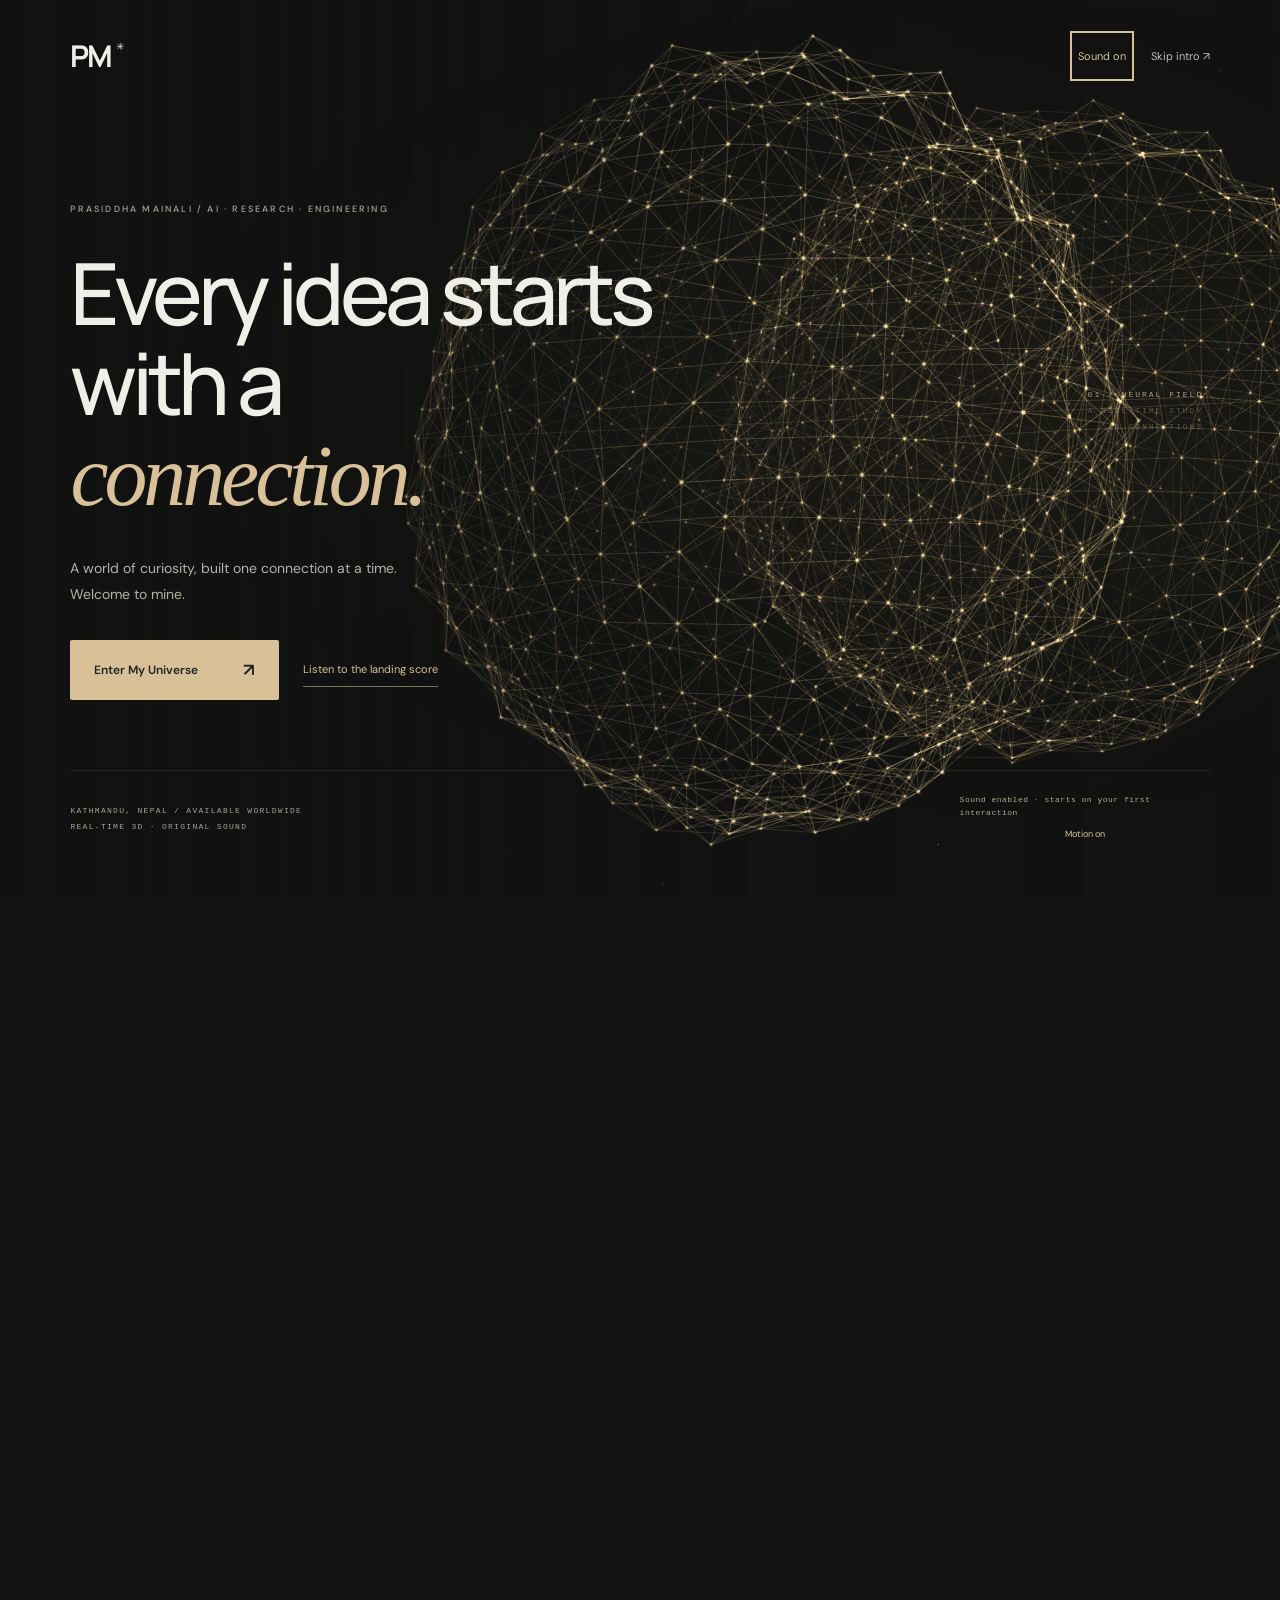
==== commit 58238f91: "Restore premium gold design with continuous 3D neural background Return to the original charcoal, iv" ====
--- a/index.html
+++ b/index.html
@@ -8,17 +8,17 @@
   <link rel="icon" href="icon.svg" type="image/svg+xml"><link rel="stylesheet" href="style.css">
   <link rel="stylesheet" href="experience.css"><script src="app.js" defer></script><script src="scene.js" defer></script><script src="experience.js" defer></script>
 </head>
-<body>
+<body><div class="neural-stage" aria-hidden="true"><canvas id="neural-bg"></canvas><div class="scene-fallback" hidden></div></div>
 <a class="skip" href="#main">Skip to content</a>
 <header class="header"><a class="wordmark" href="#home" aria-label="Prasiddha Mainali home">PM<span>✳</span></a><nav aria-label="Main navigation" id="nav"><a href="#work">Selected work</a><a href="#journal">Journal</a><a href="#about">About</a><a href="#journey">Journey</a></nav><a class="contact-nav" href="#contact">Let’s talk <span>↗</span></a><button class="menu" aria-label="Open navigation" aria-expanded="false" aria-controls="nav">Menu +</button></header>
 <main id="main">
 <section class="hero" id="home">
   <div class="hero-top"><span class="eyebrow"><i></i> PRASIDDHA MAINALI</span><span class="coordinate">KATHMANDU, NEPAL &nbsp; / &nbsp; 27.7° N</span></div>
-  <div class="hero-copy"><p class="eyebrow muted">AI ENGINEER · RESEARCHER · BUILDER</p><h1 tabindex="-1">Curiosity,<br><em>made real.</em></h1><p class="intro">Turning curiosity into intelligent systems.<br>Building at the intersection of AI, research,<br class="desktop-break"> and meaningful human impact.</p><div class="hero-actions"><a class="button gold" href="#work">Explore my work <span>↘</span></a><a class="hero-secondary" href="#journal">Inside my head ↗</a></div></div>
-  <div class="sculpture"><canvas id="neural" tabindex="0" aria-label="Interactive 3D neural core. Drag or use arrow keys to rotate." role="img"></canvas><div class="core-fallback" hidden role="img" aria-label="Illustration of a glowing neural core"></div><span class="core-orbit-label">NEURAL CORE / 001</span><div class="core-data"><strong>INTELLIGENCE IN MOTION</strong>IDEA → EXPERIMENT → IMPACT</div><div class="sculpture-label"><span class="scene-hint">DRAG OR USE ARROW KEYS TO ROTATE</span><span>REAL-TIME 3D ↔</span></div><button class="motion-toggle" id="motion" aria-pressed="false">Pause 3D motion</button></div>
+  <div class="hero-copy"><p class="eyebrow muted">AI ENGINEER · RESEARCHER · BUILDER</p><h1 tabindex="-1">Intelligence,<br><em>engineered.</em></h1><p class="intro">Turning curiosity into intelligent systems.<br>Building at the intersection of AI, research,<br class="desktop-break"> and meaningful human impact.</p><div class="hero-actions"><a class="button gold" href="#work">Explore my work <span>↘</span></a><a class="hero-secondary" href="#journal">Inside my head ↗</a></div></div>
+  <div class="hero-study">NEURAL FIELD / A LIVE STUDY<span>Connections in motion. Ideas taking shape.</span></div>
   <div class="hero-bottom"><span>FROM NEPAL. FOR WHAT COMES NEXT.</span><a href="#recognition">SCROLL TO DISCOVER <span>↓</span></a></div>
 </section>
-<div class="signal-strip"><span>AI & MACHINE LEARNING</span><span>RESEARCH & ROBOTICS</span><span>NEPAL → THE WORLD</span><span>ALWAYS EXPLORING</span></div><section class="recognition" id="recognition" aria-label="Key recognition"><div class="recognition-label"><span class="eyebrow">A LITTLE CONTEXT</span><p>Curiosity.<br>With credentials.</p></div><div class="honor"><span class="award-symbol" aria-hidden="true">✳</span><div><span class="eyebrow">INTERNATIONAL OLYMPIAD IN AI</span><h2>Honorable Mention</h2><p>Representing Nepal. A first for our nation.</p></div></div><div class="national"><span class="rank">02<span> / NP</span></span><p>National Rank · AI Olympiad</p></div></section>
+<section class="recognition" id="recognition" aria-label="Key recognition"><div class="recognition-label"><span class="eyebrow">A LITTLE CONTEXT</span><p>Curiosity.<br>With credentials.</p></div><div class="honor"><span class="award-symbol" aria-hidden="true">✳</span><div><span class="eyebrow">INTERNATIONAL OLYMPIAD IN AI</span><h2>Honorable Mention</h2><p>Representing Nepal. A first for our nation.</p></div></div><div class="national"><span class="rank">02<span> / NP</span></span><p>National Rank · AI Olympiad</p></div></section>
 <section class="section work" id="work"><div class="section-heading"><div><p class="eyebrow muted">01 / SELECTED WORK</p><h2>Ideas into <em>impact.</em></h2></div><p>A selection of systems, experiments,<br>and questions worth pursuing.</p></div>
 <div class="projects">
 <button class="project" data-project="naterida" aria-label="Explore NATERIDA project"><div class="project-art art-rover"><div class="art-grid"></div><span class="art-corner">FIELD INTELLIGENCE / 001</span><svg class="rover" viewBox="0 0 600 360" aria-hidden="true"><defs><linearGradient id="metal" x2="1" y2="1"><stop stop-color="#b8b49d"/><stop offset=".5" stop-color="#52574b"/><stop offset="1" stop-color="#1d2824"/></linearGradient></defs><ellipse cx="312" cy="283" rx="173" ry="28" fill="#000" opacity=".4"/><g stroke="#9eaf93" stroke-width="1.3"><path d="M183 213 312 149 435 210 309 279Z" fill="#1d2925"/><path d="M183 195 311 131 435 191 309 255Z" fill="url(#metal)"/><path d="m183 195 126 60v24l-126-66z" fill="#3c4841"/><path d="m309 255 126-64v19l-126 69z" fill="#222f2b"/><path d="m228 183 80-39 75 35-80 42z" fill="#252f29"/><path d="M302 204v-82m0 15 26-12v-19l-26 13-25-12v20l25 10" fill="#1e2a24"/><path d="M302 122v-35"/><ellipse cx="302" cy="84" rx="17" ry="7" fill="#c6cf9c"/></g><g fill="#1b211d" stroke="#76816b" stroke-width="5"><ellipse cx="198" cy="236" rx="22" ry="30"/><ellipse cx="270" cy="274" rx="22" ry="30"/><ellipse cx="354" cy="268" rx="22" ry="30"/><ellipse cx="420" cy="232" rx="22" ry="30"/></g><g fill="none" stroke="#c7d59c" opacity=".5"><ellipse cx="302" cy="84" rx="40" ry="16"/><ellipse cx="302" cy="84" rx="70" ry="29"/><ellipse cx="302" cy="84" rx="102" ry="43"/></g></svg><span class="art-caption">SENSE. REASON. EXPLORE.</span><span class="concept">CONCEPT VISUALIZATION</span></div><div class="project-info"><div><p class="eyebrow">ROBOTICS / APPLIED AI</p><h3>NATERIDA</h3><p>Intelligence beyond the screen.</p></div><span class="project-arrow">↗</span></div></button>
@@ -26,7 +26,7 @@
 <button class="project" data-project="econml" aria-label="Explore EconML project"><div class="project-art art-econ"><div class="art-grid"></div><span class="art-corner">PATTERN INTELLIGENCE / 003</span><svg class="chart" viewBox="0 0 600 320" aria-hidden="true"><g fill="none" stroke="#78786a" opacity=".4"><path d="M60 70H540M60 130H540M60 190H540M60 250H540M100 50V270M200 50V270M300 50V270M400 50V270M500 50V270"/></g><path d="m60 244 40-13 40 14 40-55 40 15 40-58 40 12 40-39 40 9 40-49 40 14 40-43" fill="none" stroke="#d1bb86" stroke-width="3"/><path d="m60 250 40-4 40-12 40-15 40-12 40-20 40-16 40-22 40-16 40-25 40-17 40-22" fill="none" stroke="#9c9d88" stroke-dasharray="4 8"/><circle cx="500" cy="51" r="6" fill="#e6d29b"/></svg><span class="art-caption">SIGNAL WITHIN THE NOISE.</span><span class="concept">ILLUSTRATIVE DATA</span></div><div class="project-info"><div><p class="eyebrow">DATA SCIENCE / FINANCIAL ML</p><h3>EconML</h3><p>Finding patterns. Asking better questions.</p></div><span class="project-arrow">↗</span></div></button>
 <button class="project" data-project="anvaya" aria-label="Explore Anvaya project"><div class="project-art art-anvaya"><div class="art-grid"></div><span class="art-corner">CONNECTED AGRICULTURE / 004</span><div class="terrain"><i></i><i></i><i></i><i></i><i></i><i></i><i></i></div><div class="terrain-node n1"></div><div class="terrain-node n2"></div><div class="terrain-node n3"></div><span class="art-caption">LOCAL ROOTS. CONNECTED FUTURES.</span><span class="concept">CONCEPT VISUALIZATION</span></div><div class="project-info"><div><p class="eyebrow">AGRICULTURE / PRODUCT DEVELOPMENT</p><h3>Anvaya</h3><p>Connecting the journey from farm to market.</p></div><span class="project-arrow">↗</span></div></button>
 </div><a class="text-link" href="https://github.com/DeV-PrasiddhA" target="_blank" rel="noopener noreferrer">More experiments on GitHub <span>↗</span></a></section>
-<section class="section journal" id="journal"><div class="section-heading"><div><p class="eyebrow muted">02 / THE CURIOSITY LOG</p><h2>Ideas, errors &amp;<br><em>occasional chaos.</em></h2></div><div><span class="journal-badge">8 STORIES · ZERO BORING RELEASE NOTES</span><p class="journal-intro">A look inside the process: the things that work, the questions that stick, and the jokes that keep the debugger company.</p></div></div><div class="journal-grid"><a class="story" href="blogs/model-trust-issues.html" data-category="humor"><div class="story-art funny " aria-hidden="true"><span>LOSS:<br>EMOTIONAL</span><small>THE CURIOSITY LOG / PRASIDDHA MAINALI</small></div><div class="story-copy"><p class="eyebrow">DEVELOPER HUMOR</p><h3>My model has trust issues. So do I.</h3><p>A fictional conversation with a neural network that performs beautifully—until someone asks a new question.</p><div class="story-foot"><span>1 MIN READ</span><span>READ STORY ↗</span></div></div></a><a class="story" href="blogs/accuracy-is-not-the-whole-story.html" data-category="ai"><div class="story-art ai " aria-hidden="true"><span>99%<br>…OF WHAT?</span><small>THE CURIOSITY LOG / PRASIDDHA MAINALI</small></div><div class="story-copy"><p class="eyebrow">AI / EXPERIMENT DESIGN</p><h3>Your model scored 99%. Now ask the awkward questions.</h3><p>A strong result should start a conversation, not end one. A short guide to reading your own experiments honestly.</p><div class="story-foot"><span>1 MIN READ</span><span>READ STORY ↗</span></div></div></a><a class="story" href="blogs/dear-gpu.html" data-category="humor"><div class="story-art funny " aria-hidden="true"><span>404<br>SLEEP</span><small>THE CURIOSITY LOG / PRASIDDHA MAINALI</small></div><div class="story-copy"><p class="eyebrow">DEVELOPER HUMOR</p><h3>Dear GPU, this meeting could have been a CPU.</h3><p>An entirely fictional workplace grievance from the most overworked employee inside your laptop.</p><div class="story-foot"><span>1 MIN READ</span><span>READ STORY ↗</span></div></div></a></div><div class="journal-bottom"><p>Some research. Some reflection. Some very tired hardware.</p><a class="text-link" href="blogs.html">Explore the whole journal <span>↗</span></a></div></section><section class="section about" id="about"><div class="about-title"><p class="eyebrow muted">03 / THE PERSON BEHIND THE WORK</p><h2>Stay curious.<br>Build with<br><em>intention.</em></h2><span class="about-signature">Prasiddha.</span></div><div class="about-copy"><p class="large-copy">I’m Prasiddha Mainali, an AI builder and student researcher from Kathmandu, Nepal.</p><p>My work connects deep learning, computer vision, and practical engineering. I care about understanding systems from first principles—and turning that understanding into something useful.</p><p>From representing Nepal at IOAI to building intelligent robotics and helping students find their next opportunity, I’m drawn to problems where technology can make a tangible difference.</p><p>My computer science journey at St. Xavier’s College, Maitighar, is rooted in independent learning, experimentation, and sharing what I learn.</p><div class="skills"><div><span class="eyebrow">INTELLIGENCE</span><p>PyTorch · TensorFlow · OpenCV<br>Deep Learning · Computer Vision</p></div><div><span class="eyebrow">ENGINEERING</span><p>Python · JavaScript · SQL<br>Git · Data Analysis · Web Development</p></div></div></div></section>
+<section class="section journal" id="journal"><div class="section-heading"><div><p class="eyebrow muted">02 / THE CURIOSITY LOG</p><h2>Notes from<br><em>a curious mind.</em></h2></div><div><span class="journal-badge">THE JOURNAL / 8 STORIES</span><p class="journal-intro">Research, experiments, and a little perspective from the other side of the screen.</p></div></div><div class="journal-grid"><a class="story" href="blogs/model-trust-issues.html" data-category="humor"><div class="story-art funny " aria-hidden="true"><span>LOSS:<br>EMOTIONAL</span><small>THE CURIOSITY LOG / PRASIDDHA MAINALI</small></div><div class="story-copy"><p class="eyebrow">DEVELOPER HUMOR</p><h3>My model has trust issues. So do I.</h3><p>A fictional conversation with a neural network that performs beautifully—until someone asks a new question.</p><div class="story-foot"><span>1 MIN READ</span><span>READ STORY ↗</span></div></div></a><a class="story" href="blogs/accuracy-is-not-the-whole-story.html" data-category="ai"><div class="story-art ai " aria-hidden="true"><span>99%<br>…OF WHAT?</span><small>THE CURIOSITY LOG / PRASIDDHA MAINALI</small></div><div class="story-copy"><p class="eyebrow">AI / EXPERIMENT DESIGN</p><h3>Your model scored 99%. Now ask the awkward questions.</h3><p>A strong result should start a conversation, not end one. A short guide to reading your own experiments honestly.</p><div class="story-foot"><span>1 MIN READ</span><span>READ STORY ↗</span></div></div></a><a class="story" href="blogs/dear-gpu.html" data-category="humor"><div class="story-art funny " aria-hidden="true"><span>404<br>SLEEP</span><small>THE CURIOSITY LOG / PRASIDDHA MAINALI</small></div><div class="story-copy"><p class="eyebrow">DEVELOPER HUMOR</p><h3>Dear GPU, this meeting could have been a CPU.</h3><p>An entirely fictional workplace grievance from the most overworked employee inside your laptop.</p><div class="story-foot"><span>1 MIN READ</span><span>READ STORY ↗</span></div></div></a></div><div class="journal-bottom"><p>Some research. Some reflection. Some very tired hardware.</p><a class="text-link" href="blogs.html">Explore the whole journal <span>↗</span></a></div></section><section class="section about" id="about"><div class="about-title"><p class="eyebrow muted">03 / THE PERSON BEHIND THE WORK</p><h2>Stay curious.<br>Build with<br><em>intention.</em></h2><span class="about-signature">Prasiddha.</span></div><div class="about-copy"><p class="large-copy">I’m Prasiddha Mainali, an AI builder and student researcher from Kathmandu, Nepal.</p><p>My work connects deep learning, computer vision, and practical engineering. I care about understanding systems from first principles—and turning that understanding into something useful.</p><p>From representing Nepal at IOAI to building intelligent robotics and helping students find their next opportunity, I’m drawn to problems where technology can make a tangible difference.</p><p>My computer science journey at St. Xavier’s College, Maitighar, is rooted in independent learning, experimentation, and sharing what I learn.</p><div class="skills"><div><span class="eyebrow">INTELLIGENCE</span><p>PyTorch · TensorFlow · OpenCV<br>Deep Learning · Computer Vision</p></div><div><span class="eyebrow">ENGINEERING</span><p>Python · JavaScript · SQL<br>Git · Data Analysis · Web Development</p></div></div></div></section>
 <section class="section journey" id="journey"><div class="section-heading"><div><p class="eyebrow muted">04 / EXPERIENCE & LEADERSHIP</p><h2>Beyond <em>the code.</em></h2></div><p>Building systems is one part.<br>Helping people grow is the other.</p></div><div class="timeline">
 <article><span class="period">SEP 2026 — PRESENT</span><div><h3>Head of Student Development</h3><p class="org">VIDYA</p><p>Leading student-development initiatives around Olympiads, mentorship, and global opportunities within an organization reaching 7,500+ students across Nepal. Built the Opportunity Connect Nepal community.</p></div><span class="timeline-index">01</span></article>
 <article><span class="period">AUG 2026 — PRESENT</span><div><h3>Director of Technology</h3><p class="org">ScholarPath · Board of Directors</p><p>Created a data-driven platform to help students explore majors, universities, and scholarships aligned with their interests and goals.</p></div><span class="timeline-index">02</span></article>
@@ -37,5 +37,5 @@
 <section class="contact section" id="contact"><p class="eyebrow"><i></i> OPEN TO COLLABORATIONS & CONVERSATIONS</p><h2>What could we<br><em>build together?</em></h2><div class="contact-bottom"><a href="mailto:prasiddha.mainali2@gmail.com" class="email">prasiddha.mainali2@gmail.com <span>↗</span></a><button id="copy-email" class="copy" aria-label="Copy email address">Copy email ⧉</button><span id="copy-status" role="status"></span></div><div class="socials"><a href="https://github.com/DeV-PrasiddhA" target="_blank" rel="noopener noreferrer">GitHub ↗</a><a href="https://www.linkedin.com/in/prasiddha-mainali-105bb0352/" target="_blank" rel="noopener noreferrer">LinkedIn ↗</a><a href="blogs.html">Writing ↗</a></div></section>
 </main><footer><a class="wordmark" href="#home">PM<span>✳</span></a><p>© <span id="year">2026</span> Prasiddha Mainali</p><span>MADE OF CURIOSITY. BASED IN NEPAL.</span><button class="replay" id="replay-intro">Replay intro ↺</button><a href="#home">Back to top ↑</a></footer>
 <dialog id="project-dialog" aria-labelledby="dialog-title"><button class="dialog-close" aria-label="Close project details">Close ×</button><p class="eyebrow" id="dialog-category"></p><h2 id="dialog-title"></h2><p id="dialog-description"></p><h3>Inside the project</h3><ul id="dialog-points"></ul><p id="dialog-tags" class="dialog-tags"></p><a id="dialog-link" class="button gold" target="_blank" rel="noopener noreferrer">Explore on GitHub ↗</a></dialog>
-<dialog id="entrance" aria-labelledby="entrance-title"><div class="entrance-grid"></div><div class="entrance-top"><span>PM / PERSONAL UNIVERSE · VOL. 02</span><button id="skip-entrance" aria-label="Skip intro">SKIP INTRO ↗</button></div><div class="entrance-content"><div><p class="eyebrow">HELLO, EXPLORER. WELCOME TO MY CORNER OF THE INTERNET.</p><h2 id="entrance-title">A CURIOUS MIND.<br><span>AN OPEN<br>UNIVERSE.</span></h2><p>AI, ambitious ideas, and a healthy disregard for “that’s impossible.” I’m Prasiddha. Come have a look around.</p><div class="entrance-actions"><button class="button gold" id="enter-world">Enter my universe <span>↗</span></button><label><input type="checkbox" id="intro-audio">Add a little atmosphere</label></div><div class="boot-line"><span>&gt; curiosity.initialize() // ready when you are</span><i aria-hidden="true"></i></div></div><div class="portal" aria-hidden="true"><div class="portal-ring"></div><div class="portal-ring"></div><div class="portal-ring"></div><span class="portal-core">PM</span><span class="portal-caption">ENTER THE POSSIBILITY SPACE</span></div></div><div class="entrance-bottom"><span>BUILT IN NEPAL / MADE TO EXPLORE</span><span>OPTIONAL ORIGINAL SYNTH AUDIO · SOUND OFF BY DEFAULT</span></div></dialog><div class="sound-dock"><button id="sound-toggle" aria-pressed="false" aria-describedby="sound-status">◖ Sound off</button><label class="sr-only" for="sound-volume">Music volume</label><input id="sound-volume" type="range" min="0" max="50" value="22" aria-label="Music volume"><span class="sr-only" id="sound-status" role="status">Sound off</span></div></body></html>
+<dialog id="entrance" aria-labelledby="entrance-title"><div class="entrance-top"><span class="wordmark">PM<span>✳</span></span><div class="entrance-tools"><button data-sound aria-pressed="true">Sound on</button><button id="skip-entrance">Skip intro ↗</button></div></div><div class="entrance-copy"><p class="eyebrow">PRASIDDHA MAINALI / AI · RESEARCH · ENGINEERING</p><h2 id="entrance-title">Every idea starts<br>with a<br><em>connection.</em></h2><p class="entrance-description">A world of curiosity, built one connection at a time. Welcome to mine.</p><div class="entrance-actions"><button class="button gold" id="enter-world">Enter My Universe <span>↗</span></button><button class="audio-unlock" data-listen>Listen to the landing score</button></div></div><div class="entrance-annotation"><b>01 / NEURAL FIELD</b><br>A REAL-TIME STUDY<br>IN CONNECTIONS</div><div class="entrance-bottom"><div><span>KATHMANDU, NEPAL / AVAILABLE WORLDWIDE</span><span>REAL-TIME 3D · ORIGINAL SOUND</span></div><div><span data-sound-status role="status">Sound enabled · starts on your first interaction</span><button data-motion aria-pressed="true">Motion on</button></div></div></dialog><div class="sound-dock" aria-label="Experience controls"><button data-sound aria-pressed="true">Sound on</button><button data-motion aria-pressed="true">Motion on</button><details><summary>Audio settings</summary><div><span data-track>I · Before the thought</span><span data-sound-status role="status">Sound enabled · starts on your first interaction</span><label>Volume<input data-volume type="range" min="0" max="60" value="35" aria-label="Music volume"></label></div></details></div></body></html>
 
--- a/experience.css
+++ b/experience.css
@@ -1,5 +1,8 @@
-:root{--bg:#080b16;--surface:#101629;--ink:#f1f3ff;--muted:#9ca8c5;--gold:#8be7ff;--line:#263049;--purple:#ad8aff;--mint:#9bf4ce}body{background:var(--bg)}body:before{content:'';position:fixed;inset:0;pointer-events:none;z-index:-1;background:radial-gradient(ellipse at 85% 10%,#59359c22,transparent 45%),radial-gradient(ellipse at 10% 70%,#204d6820,transparent 45%)}em{color:var(--purple)}.header{height:88px}.wordmark{color:#e2eeff}.wordmark span{color:var(--gold)}nav{gap:27px}.contact-nav{border-color:#4b587a}.hero{min-height:770px;max-height:960px;padding-top:32px}.hero-copy{margin-top:105px;max-width:700px}.hero-copy>.eyebrow{color:var(--gold);font-size:11px}.hero-top .eyebrow{font-size:12px;letter-spacing:2px}.hero h1{font-size:clamp(68px,7.3vw,120px);letter-spacing:-6px}.hero h1 em{background:linear-gradient(110deg,#9ae8ff 5%,#a396ff 55%,#ebafff);background-clip:text;-webkit-background-clip:text;color:transparent}.hero .intro{color:#afbbd6;font-size:16px}.hero-actions{display:flex;gap:24px;align-items:center}.hero-secondary{font-size:12px;border-bottom:1px solid #7582ad;padding:12px 0}.gold{background:linear-gradient(120deg,#98e9ff,#b3b5ff);color:#101526;box-shadow:0 5px 36px #7ebeff1c}.gold:hover{background:#d0f3ff}.hero-bottom{font-size:9px}.sculpture{top:20px;right:-5%;width:64%;height:88%;z-index:0}.sculpture:before{inset:12%;background:radial-gradient(ellipse,#4867fb25,transparent 68%)}#neural{mask-image:radial-gradient(ellipse at center,#000 35%,transparent 73%);-webkit-mask-image:radial-gradient(ellipse at center,#000 35%,transparent 73%);border-radius:0;touch-action:pan-y}.core-orbit-label{position:absolute;top:17%;right:18%;font:9px monospace;letter-spacing:2px;color:#b5a6f2;padding:10px 14px;border:1px solid #7765bc4d;background:#121329b0}.core-data{position:absolute;bottom:16%;left:19%;padding:14px 20px;border-left:1px solid #86c6ff7a;background:linear-gradient(90deg,#11233a90,transparent);font:10px/1.8 monospace;letter-spacing:1px;color:#a9d9f8}.core-data strong{display:block;color:#fff;font-weight:400;letter-spacing:3px}.sculpture-label{bottom:22px;left:20%;right:15%;font-size:8px;color:#9caed2}.motion-toggle{right:15%;bottom:-8px;color:#b0bdd8;font-size:10px}.core-fallback{position:absolute;inset:20%;border-radius:50%;background:radial-gradient(circle at 30% 20%,#e8feff,#64bad4 15%,#434c8c 35%,#12152b 60%,#875ce3 90%);box-shadow:0 0 80px #6252df55,inset -15px -15px 40px #19b4ed66}.core-fallback:before,.core-fallback:after{content:'';position:absolute;inset:-20%;border:8px solid #7ee9ff;border-radius:50%;transform:rotate(-30deg) scaleY(.35);box-shadow:0 0 20px #40cfff77}.core-fallback:after{transform:rotate(60deg) scaleY(.35);border:4px solid #bb9aff}.signal-strip{display:flex;justify-content:space-between;gap:20px;flex-wrap:wrap;padding:22px 5.5%;background:#121729;border-block:1px solid #2a3455;font:10px monospace;letter-spacing:2px;color:#a8b4d4}.signal-strip span:before{content:'✳';color:#9bb1ff;margin-right:14px}.recognition{padding:38px 0;border-top:0}.honor h2{color:#e3e7ff}.rank{color:#ae9fff}.award-symbol{color:#8ce4ef}.section-heading h2 em{color:#ac9cff}.project-art{border-color:#384365;background:#17283c}.art-nidaan{background:radial-gradient(ellipse,#293957,#171b31)}.art-econ{background:radial-gradient(ellipse,#343052,#18182c)}.art-anvaya{background:radial-gradient(ellipse,#1e3d38,#142229)}.project:hover .project-art{border-color:#9dc8ff;box-shadow:0 0 40px #566cee15}.project-arrow{border-color:#3e4b6f}.project-info .eyebrow{color:#8e9cbe}.about{background:linear-gradient(130deg,#111b2c,#151327)}.about-copy>p,.skills p{color:#a5b2cb}.about-copy .large-copy{color:#e3e8f8}.skills{border-color:#34405c}.timeline article{border-color:#263049}.timeline-index{color:#8a7db3}.contact{background:radial-gradient(ellipse at 90% 100%,#34316677,transparent 70%),#11182c;border-top:1px solid #364363}.contact h2 em{color:#b8a5ff}.contact>.eyebrow,.socials{color:#b7c5e2}.copy{border-color:#485578;color:#c5d4f1}footer{padding-bottom:100px}footer>span{color:#8191b0}dialog{background:#10172b;border-color:#57638d}dialog p,dialog li{color:#becae2}.dialog-tags{border-color:#34425e}.sound-dock{position:fixed;bottom:20px;right:24px;z-index:8;display:flex;align-items:center;gap:12px;padding:10px 13px;background:#111a2ce8;border:1px solid #4e5d7b;border-radius:40px;backdrop-filter:blur(15px);box-shadow:0 8px 30px #0004}.sound-dock button{background:transparent;font:10px monospace;color:#c5d5ee;min-width:95px;padding:5px}.sound-dock input{width:58px;accent-color:#8de6ff}.sound-on .sound-dock{border-color:#8dc8f3}.sr-only{position:absolute;width:1px;height:1px;margin:-1px;overflow:hidden;clip-path:inset(50%)}.replay{background:transparent;border:0;padding:0;color:#adbde1;font-size:10px}.intro-open{overflow:hidden}#entrance{position:fixed;inset:0;width:100vw;max-width:none;height:100dvh;max-height:none;margin:0;padding:36px 5%;border:0;background:#080b16;overflow:auto;z-index:100;color:#eff0ff}#entrance::backdrop{background:#080b16}.entrance-top,.entrance-bottom{display:flex;justify-content:space-between;gap:20px;align-items:center;position:relative;z-index:2}.entrance-top>span{font:10px monospace;letter-spacing:2px;color:#97a5c8}.entrance-top button{background:none;font:11px monospace;color:#b8c8e6;padding:12px;border:1px solid #485675}.entrance-content{position:relative;z-index:2;max-width:1150px;margin:65px auto 25px;display:grid;grid-template-columns:1.25fr 1fr;gap:20px;align-items:center;min-height:510px}.entrance-content .eyebrow{color:#97e6ff}.entrance-content h2{font:600 clamp(48px,6.7vw,105px)/.98 var(--display);letter-spacing:-5px;margin:25px 0 30px}.entrance-content h2 span{color:#b39cff}.entrance-content p{color:#a7b3ce;max-width:400px;font-size:14px}.entrance-actions{display:flex;align-items:center;gap:22px;flex-wrap:wrap}.entrance-actions label{font-size:11px;color:#b8c8df;display:flex;align-items:center;gap:8px}.entrance-actions input{accent-color:#b39cff;width:16px;height:16px}.entrance-bottom{border-top:1px solid #2c3652;padding-top:20px;font:9px/1.7 monospace;color:#8497bb;letter-spacing:1px}.entrance-grid{position:absolute;inset:0;background-image:linear-gradient(#28365930 1px,transparent 1px),linear-gradient(90deg,#28365930 1px,transparent 1px);background-size:65px 65px;mask-image:radial-gradient(ellipse,black,transparent 75%);pointer-events:none}.portal{aspect-ratio:1;position:relative;display:grid;place-items:center;isolation:isolate}.portal:before{content:'';position:absolute;inset:0;border-radius:50%;background:radial-gradient(circle,#ad8dff17 20%,#75baff12 35%,#7860ff20 48%,transparent 70%);filter:blur(10px)}.portal-ring{position:absolute;inset:8%;border:1px solid #756acd;border-radius:50%;box-shadow:0 0 30px #987aff27,inset 0 0 30px #987aff17;animation:portal-spin 25s linear infinite}.portal-ring:before{content:'';position:absolute;width:12px;height:12px;top:14%;left:13%;background:#bdadff;border-radius:50%;box-shadow:0 0 30px #ad8bff}.portal-ring:nth-child(2){inset:17%;border:2px dashed #7c9ed66e;animation-direction:reverse}.portal-ring:nth-child(3){inset:29%;border:1px solid #a1e5ff;box-shadow:0 0 35px #88d7ff44;transform:rotateX(30deg)}.portal-core{font:500 clamp(60px,7vw,110px) var(--display);letter-spacing:-8px;color:#c8baff;text-shadow:0 0 60px #b3a4ff80}.portal-caption{position:absolute;bottom:1%;font:9px monospace;letter-spacing:4px;color:#8eb5e5}.boot-line{font:11px monospace;color:#859ec0;display:flex;gap:12px;margin-top:28px}.boot-line i{display:block;width:7px;height:12px;background:#98d5ff;animation:cursor 1.2s steps(2) infinite}.journal{background:linear-gradient(150deg,#141b32,#0e1020);border-block:1px solid #303657}.journal .section-heading{align-items:center}.journal-intro{font-size:14px;color:var(--muted);max-width:360px}.journal-grid{display:grid;grid-template-columns:1.2fr 1fr 1fr;gap:24px}.story{min-width:0;border:1px solid #343d5b;background:#11182a;display:flex;flex-direction:column;transition:transform .25s,border-color .25s}.story:hover{transform:translateY(-5px);border-color:#8d9ed0}.story-art{height:205px;position:relative;overflow:hidden;display:flex;align-items:center;justify-content:center;background:radial-gradient(ellipse,#363564,#151a35);border-bottom:1px solid #3c4562}.story-art:after{content:'';position:absolute;inset:0;background:repeating-linear-gradient(0deg,transparent,transparent 4px,#00000015 5px);pointer-events:none}.story-art span{font:600 56px/.95 var(--display);letter-spacing:-3px;position:relative;z-index:1}.story-art small{position:absolute;bottom:15px;left:20px;right:20px;font:8px monospace;letter-spacing:2px;color:#bbc7e5}.story-art.funny{background:#beff97;color:#15241a}.story-art.funny small{color:#314d30}.story-art.ai{background:radial-gradient(ellipse at 75% 70%,#6743b7,#1a1e3a);color:#d1b4ff}.story-art.build{background:radial-gradient(ellipse,#1b6683,#142236);color:#88e9ff}.story-art.research{background:radial-gradient(ellipse,#6c3a5a,#281c36);color:#ffc6df}.story-art.olympiad{background:radial-gradient(ellipse,#385b9a,#151d34);color:#c5e5ff}.story-copy{padding:25px;display:flex;flex-direction:column;flex:1}.story-copy .eyebrow{font-size:8px;color:#9fb2db;margin-bottom:14px}.story-copy h3{font:500 23px/1.3 var(--display);letter-spacing:-.7px;margin-bottom:13px}.story-copy p{font-size:12px;color:#a6b4d0;line-height:1.8;margin-bottom:22px}.story-foot{font:9px monospace;color:#c8c1ff;margin-top:auto;display:flex;justify-content:space-between}.journal-bottom{display:flex;justify-content:space-between;align-items:center;margin-top:34px;gap:20px}.journal-bottom p{color:#929fbe;font-size:11px;margin:0}.journal-bottom .text-link{margin:0}.journal-badge{font:10px monospace;color:#bdacff;border:1px solid #5b517f;padding:8px 13px}.filter-bar{display:flex;flex-wrap:wrap;gap:10px;margin:38px 0 30px}.filter-bar button{border:1px solid #3c486b;background:#121a2c;border-radius:30px;padding:10px 20px;font-size:11px;color:#c0c9e4}.filter-bar button[aria-pressed=true]{background:#b6a3ff;border-color:#b6a3ff;color:#101427}.all-stories{display:grid;grid-template-columns:repeat(3,1fr);gap:25px}.story[hidden]{display:none}.writing{max-width:1400px}.writing .writing-intro{font-size:16px}.writing .article-meta{color:#a4b9de}.article-page{max-width:980px}.article-page article{color:#c2cde5}.article-page .callout,.article-page blockquote{background:#182139}.article-page pre{background:#151d30;border-color:#34405b}.article-page .author-note{color:#a4b6d6}.article-page article a{color:#9de2ff;text-decoration:underline;text-underline-offset:3px}.article-page article li{margin-bottom:12px}.reading-track{position:fixed;top:0;height:3px;left:0;right:0;z-index:20;background:transparent}#reading-progress{height:100%;background:linear-gradient(90deg,#89e8ff,#bc8fff);width:0}.article-label{font-size:10px;padding:9px 15px;display:inline-block;border:1px solid #5c6689;border-radius:20px;color:#d0c2ff;margin-bottom:20px}.article-cover{height:250px;border:1px solid #3c4562;margin:30px 0 45px}.article-cover span{font-size:78px}.article-page .next-story h2{color:#c9b8ff}.article-page .author-note{border-top:1px solid var(--line);margin-top:35px}.code-joke{font:14px/1.8 monospace;white-space:pre-wrap;background:#101729;padding:25px;border-left:2px solid #a5eea0;color:#b4e6a1}.story-note{border:1px solid #424b6b;padding:15px 20px;font-size:12px!important;color:#a9badd}.article-page h1{outline:none}.hero h1:focus{outline:none}
-@keyframes portal-spin{to{rotate:360deg}}@keyframes cursor{50%{opacity:0}}
-@media(max-width:1000px){.hero h1{font-size:85px}.hero-copy{max-width:570px}.sculpture{right:-14%;width:72%}.journal-grid,.all-stories{grid-template-columns:1fr 1fr}.journal-grid .story:first-child{grid-column:1/-1;display:grid;grid-template-columns:1fr 1fr}.journal-grid .story:first-child .story-art{height:100%;min-height:260px;border-bottom:0;border-right:1px solid #3c4562}.entrance-content{min-height:500px;grid-template-columns:1.2fr 1fr;margin-top:55px}.entrance-content h2{font-size:65px}.portal-core{font-size:80px}.hero-top .coordinate{font-size:8px}.sound-dock{right:18px;bottom:18px}}
-@media(max-width:700px){.header{height:78px}.header nav{background:#121a2e;border-color:#384562;top:77px}.hero{min-height:0;max-height:none;height:auto;padding-top:25px}.hero-copy{margin-top:45px}.hero h1{font-size:clamp(56px,12vw,84px);letter-spacing:-3.7px}.hero h1 em{letter-spacing:-3px}.hero-top .eyebrow{font-size:10px}.hero .intro{font-size:13px}.hero-copy>.eyebrow{font-size:9px}.hero-actions{gap:20px}.hero-secondary{font-size:11px}.sculpture{position:relative;top:auto;right:auto;width:calc(100% + 12%);height:390px;margin:-5px -6% 15px}.core-orbit-label{right:9%;top:13%;font-size:7px;padding:7px}.core-data{font-size:8px;bottom:13%;left:10%;padding:8px 12px}.sculpture-label{left:10%;right:10%;bottom:16px;font-size:6px}.motion-toggle{font-size:8px;right:10%;bottom:-13px}.hero-bottom{font-size:6px;margin-top:15px}.signal-strip{font-size:8px;gap:14px;padding:20px 6%}.signal-strip span{width:45%;letter-spacing:1px}.signal-strip span:before{margin-right:8px}.journal-grid,.all-stories{grid-template-columns:1fr}.journal-grid .story:first-child{display:flex}.journal-grid .story:first-child .story-art{min-height:0;height:205px;border-right:0;border-bottom:1px solid #3c4562}.journal .section-heading h2{font-size:38px}.journal-intro{margin-top:20px}.story-copy{padding:23px}.story-copy h3{font-size:24px}.journal-bottom{align-items:start;flex-direction:column}.journal-badge{font-size:8px}.sound-dock{bottom:12px;right:12px;padding:8px 10px;gap:3px}.sound-dock input{width:42px}.sound-dock button{font-size:9px;min-width:84px}.sound-dock{box-shadow:0 5px 25px #0008}.entrance-top>span{font-size:7px;letter-spacing:1px}.entrance-top button{font-size:9px;padding:8px}#entrance{padding:22px 6%}.entrance-content{display:flex;flex-direction:column-reverse;gap:15px;min-height:0;margin:12px auto 30px;align-items:stretch}.portal{height:180px;width:180px;align-self:center}.portal-core{font-size:55px;letter-spacing:-4px}.portal-caption{font-size:6px;letter-spacing:2px}.entrance-content h2{font-size:clamp(43px,12vw,65px);letter-spacing:-2.5px;margin:14px 0 18px}.entrance-content p{font-size:12px;line-height:1.7}.entrance-content .eyebrow{font-size:8px}.entrance-actions{gap:16px}.entrance-actions label{font-size:10px}.entrance-actions .button{padding:13px 17px}.boot-line{font-size:9px;margin-top:20px}.entrance-bottom{font-size:7px;padding-top:15px}.entrance-bottom span:last-child{max-width:140px}.all-stories{gap:22px}.filter-bar{gap:8px}.filter-bar button{padding:9px 14px;font-size:10px}.article-cover{height:200px}.article-cover span{font-size:62px}.writing h1{font-size:43px}.article-page h1{font-size:37px}.article-page article{font-size:14px}footer{padding-bottom:95px;gap:20px}.contact{padding-bottom:75px}}
-@media(prefers-reduced-motion:reduce){.portal-ring,.boot-line i{animation:none}.story:hover{transform:none}}
+/* The original charcoal, ivory and muted-gold design, with a shared 3D backdrop. */
+:root{--bg:#111211;--surface:#171916;--ink:#efeee7;--muted:#9d9f96;--gold:#d8c198;--line:#30332d}body{background:var(--bg);isolation:isolate}.neural-stage{position:fixed;inset:0;z-index:-1;pointer-events:none;background:radial-gradient(ellipse at 75% 45%,#b2945010,transparent 60%)}#neural-bg{width:100%;height:100%;display:block}.scene-fallback{position:absolute;right:5%;top:15%;width:50vw;height:65vh;border-radius:47%;border:1px solid #b79e6970;background:repeating-radial-gradient(ellipse at 40% 50%,transparent 0 20px,#d8c19824 21px 22px,transparent 23px 40px);transform:rotate(-20deg);box-shadow:inset 0 0 80px #b2994915}.header{background:#111211a8}.hero{background:linear-gradient(90deg,#111211db,transparent 75%)}.hero-copy{max-width:650px}.hero h1:focus{outline:none}.hero-actions{display:flex;align-items:center;gap:25px}.hero-secondary{font-size:12px;border-bottom:1px solid #77745f;padding:10px 0}.hero-study{position:absolute;right:6%;bottom:16%;border-top:1px solid #8c7b524f;padding-top:14px;font:8px/1.8 monospace;letter-spacing:2px;color:#b5a585;max-width:230px}.hero-study span{display:block;color:#8b8e82;font-size:7px}.recognition{background:#111211b8}.work,.journey,.awards{background:#111211bd}.about{background:#191b17eb}.contact{background:#20231ce8}footer{background:#111211ed;padding-bottom:105px}.section-heading h2 em{font-family:Georgia,serif}.sound-dock{position:fixed;right:24px;bottom:22px;z-index:15;padding:13px 18px;background:#151713ed;border:1px solid #4b4e3e;backdrop-filter:blur(16px);display:flex;gap:18px;align-items:center;max-width:calc(100vw - 32px)}[data-sound],[data-motion],.replay{border:0;background:transparent;color:var(--gold);font:10px var(--sans);padding:5px;white-space:nowrap}.sound-dock [data-motion]{color:#9b9e8e;border-left:1px solid #444733;padding-left:18px}.sound-dock details{position:relative;font-size:9px;color:var(--muted)}.sound-dock summary{cursor:pointer;list-style:none}.sound-dock details>div{position:absolute;bottom:40px;right:-18px;padding:22px;width:250px;background:#1a1d15;border:1px solid #4b4e3e;box-shadow:0 10px 35px #0006}.sound-dock input{width:100%;accent-color:var(--gold);margin-top:15px}.sound-dock label{display:block;font-size:10px}.sound-dock [data-sound-status]{font-size:10px;line-height:1.7;display:block;margin:8px 0}.sr-only{position:absolute;width:1px;height:1px;overflow:hidden;clip-path:inset(50%)}.intro-open{overflow:hidden}.intro-open>header,.intro-open>main,.intro-open>footer,.intro-open>.sound-dock{visibility:hidden}#entrance{position:fixed;inset:0;width:100vw;max-width:none;height:100dvh;max-height:none;margin:0;padding:35px 5.5% 28px;background:transparent;color:var(--ink);border:0;box-shadow:none;overflow:auto}#entrance::backdrop{background:linear-gradient(90deg,#111211c9 0%,#11121126 60%,transparent)}.entrance-top,.entrance-bottom{display:flex;align-items:center;justify-content:space-between;gap:25px}.entrance-top .wordmark{font-size:30px}.entrance-tools{display:flex;gap:25px;align-items:center}.entrance-tools button{background:transparent;color:#bfc0b0;font-size:11px;padding:10px 0}.entrance-tools [data-sound]{color:var(--gold)}.entrance-copy{position:relative;max-width:700px;margin:clamp(90px,14vh,165px) 0 70px}.entrance-copy>.eyebrow{color:#a4aa97;font-size:9px;letter-spacing:2.2px;margin-bottom:32px}.entrance-copy h2{font:500 clamp(58px,6.7vw,104px)/1.05 var(--display);letter-spacing:-5px;margin:0 0 32px}.entrance-copy h2 em{font-family:Georgia,serif;letter-spacing:-4px}.entrance-description{color:#b2b5a4;font-size:14px;line-height:1.9;max-width:340px;margin-bottom:32px}.entrance-actions{display:flex;gap:24px;align-items:center;flex-wrap:wrap}.entrance-actions .button{padding:18px 24px}.entrance-actions .audio-unlock{background:none;border-bottom:1px solid #77765b;color:var(--gold);padding:10px 0;font-size:11px}body[data-audio=playing] .audio-unlock,body[data-audio=muted] .audio-unlock{display:none}.entrance-bottom{border-top:1px solid #66624645;padding-top:22px;font:8px/1.7 monospace;letter-spacing:1.3px;color:#a2a68f}.entrance-bottom>div{display:flex;flex-direction:column;gap:3px}.entrance-bottom [data-sound-status]{max-width:250px;color:#b6a887;letter-spacing:.5px}.entrance-annotation{position:absolute;right:6%;top:43%;text-align:right;font:8px/2 monospace;letter-spacing:2px;color:#c9ba965e;pointer-events:none}.entrance-annotation b{font-weight:400;color:#b1a077}.entrance-bottom [data-motion]{font-size:9px}.journal{background:#1a1c16e8;border-block:1px solid #36392b}.journal .section-heading{align-items:center}.journal-intro{font-size:13px;color:var(--muted);max-width:350px}.journal-badge{font:8px monospace;letter-spacing:1px;color:#b8ab8d}.journal-grid{display:grid;grid-template-columns:repeat(3,1fr);gap:25px}.story{min-width:0;display:flex;flex-direction:column;border:1px solid #3b3e30;background:#171a14;transition:transform .25s,border-color .25s}.story:hover{transform:translateY(-4px);border-color:#9e8b61}.story-art{height:205px;display:flex;align-items:center;justify-content:center;position:relative;overflow:hidden;background:radial-gradient(ellipse,#4d4b34,#24291e);border-bottom:1px solid #464735;color:#d7c79d}.story-art:before{content:'';position:absolute;inset:0;background-image:linear-gradient(#d3c4930a 1px,transparent 1px),linear-gradient(90deg,#d3c4930a 1px,transparent 1px);background-size:28px 28px}.story-art span{font:500 50px/.95 var(--display);letter-spacing:-2px;position:relative;z-index:1}.story-art small{position:absolute;bottom:16px;left:18px;font:6px monospace;letter-spacing:1.2px;color:#ada88c}.story-art.funny{background:radial-gradient(ellipse,#424b33,#1c271c);color:#c7d5a3}.story-art.ai{background:radial-gradient(ellipse,#4e4938,#26261e)}.story-art.build{background:radial-gradient(ellipse,#3a4a43,#1e2723);color:#c3d2bc}.story-art.research{background:radial-gradient(ellipse,#4d4134,#29231c)}.story-art.olympiad{background:radial-gradient(ellipse,#4f4e34,#25291c)}.story-copy{padding:25px;display:flex;flex:1;flex-direction:column}.story-copy .eyebrow{font-size:8px;color:#b5ad93;margin-bottom:14px}.story-copy h3{font:500 22px/1.35 var(--display);letter-spacing:-.7px;margin:0 0 15px}.story-copy p{font-size:12px;color:#a5ab9a;line-height:1.8;margin-bottom:22px}.story-foot{font:8px monospace;letter-spacing:.5px;color:#c5b68d;display:flex;justify-content:space-between;margin-top:auto}.journal-bottom{display:flex;justify-content:space-between;align-items:center;gap:25px;margin-top:35px}.journal-bottom p{font-size:11px;color:#8f9782;margin:0}.journal-bottom .text-link{margin:0}.all-stories{display:grid;grid-template-columns:repeat(3,1fr);gap:25px}.story[hidden]{display:none}.filter-bar{display:flex;gap:10px;flex-wrap:wrap;margin:35px 0 28px}.filter-bar button{border:1px solid #4b503d;background:#191d15;border-radius:2px;padding:11px 20px;font-size:11px;color:#b9bda9}.filter-bar button[aria-pressed=true]{background:var(--gold);color:#151910;border-color:var(--gold)}.writing{max-width:1400px;background:#111211d9}.article-page{max-width:980px}.article-page h1{outline:none}.article-label{font:9px monospace;letter-spacing:1px;color:var(--gold);display:block;margin-bottom:20px}.article-cover{height:240px;margin:35px 0 45px;border:1px solid #454937}.article-cover span{font-size:70px}.article-page article a{color:var(--gold);text-decoration:underline;text-underline-offset:3px}.article-page article li{margin-bottom:12px}.story-note{border:1px solid #454937;padding:18px;font-size:12px!important;color:#a6ad98}.code-joke{font:13px/1.8 monospace;white-space:pre-wrap;background:#1a2115;padding:25px;border-left:2px solid #c0c69a;color:#c0c69a}.reading-track{position:fixed;top:0;left:0;right:0;height:2px;z-index:20}#reading-progress{height:100%;width:0;background:var(--gold)}
+@media(max-width:1050px){.entrance-copy{max-width:600px}.entrance-copy h2{font-size:76px}.entrance-annotation{display:none}.journal-grid,.all-stories{grid-template-columns:1fr 1fr}.journal-grid .story:first-child{grid-column:1/-1;display:grid;grid-template-columns:1fr 1fr}.journal-grid .story:first-child .story-art{height:100%;min-height:250px}.hero-study{right:6%;font-size:7px;max-width:190px}}
+@media(max-width:700px){.header{background:#111211e0}.hero{padding-bottom:34px;background:linear-gradient(#11121130,#111211e0 80%);min-height:710px}.hero-copy{margin-top:80px}.hero h1{font-size:clamp(49px,12vw,80px)}.hero-study{position:relative;right:auto;bottom:auto;margin:40px 0 0 auto;text-align:right;max-width:200px}.hero-bottom{margin-top:auto;padding-top:35px}.neural-stage{opacity:.58}.intro-open .neural-stage{opacity:1}.hero-actions{gap:20px}.hero-secondary{font-size:10px}.sound-dock{bottom:12px;right:12px;padding:10px 12px;gap:10px}.sound-dock [data-motion]{padding-left:10px;font-size:9px}.sound-dock [data-sound]{font-size:9px}.sound-dock details{font-size:8px}#entrance{padding:24px 6%;background:linear-gradient(transparent,#1112114d 32%,#111211e8 70%)}#entrance::backdrop{background:transparent}.entrance-top .wordmark{font-size:27px}.entrance-tools{gap:18px}.entrance-tools button{font-size:9px}.entrance-copy{margin:29vh 0 35px;max-width:100%}.entrance-copy>.eyebrow{font-size:7px;letter-spacing:1.6px;margin-bottom:22px}.entrance-copy h2{font-size:clamp(49px,12.5vw,68px);letter-spacing:-2.7px;margin-bottom:24px}.entrance-copy h2 em{letter-spacing:-2px}.entrance-description{font-size:12px;max-width:290px;margin-bottom:25px}.entrance-actions{gap:15px}.entrance-actions .button{font-size:11px;padding:15px 18px}.entrance-actions .audio-unlock{font-size:10px}.entrance-bottom{align-items:start;font-size:6px;gap:12px;letter-spacing:.7px}.entrance-bottom [data-sound-status]{max-width:145px}.entrance-bottom [data-motion]{font-size:8px}.journal-grid,.all-stories{grid-template-columns:1fr}.journal-grid .story:first-child{display:flex}.journal-grid .story:first-child .story-art{min-height:0;height:205px}.journal-intro{margin-top:20px}.journal-bottom{align-items:start;flex-direction:column}.journal-badge{font-size:7px}.story-copy h3{font-size:23px}.filter-bar button{padding:10px 14px;font-size:10px}.writing h1{font-size:43px}.article-page h1{font-size:36px}.article-cover{height:200px}.article-cover span{font-size:60px}footer{padding-bottom:90px}.scene-fallback{width:80vw;height:40vh;right:10%;top:8%}}
+@media(prefers-reduced-motion:reduce){.story:hover{transform:none}}
+
+#entrance::backdrop{backdrop-filter:none}
+
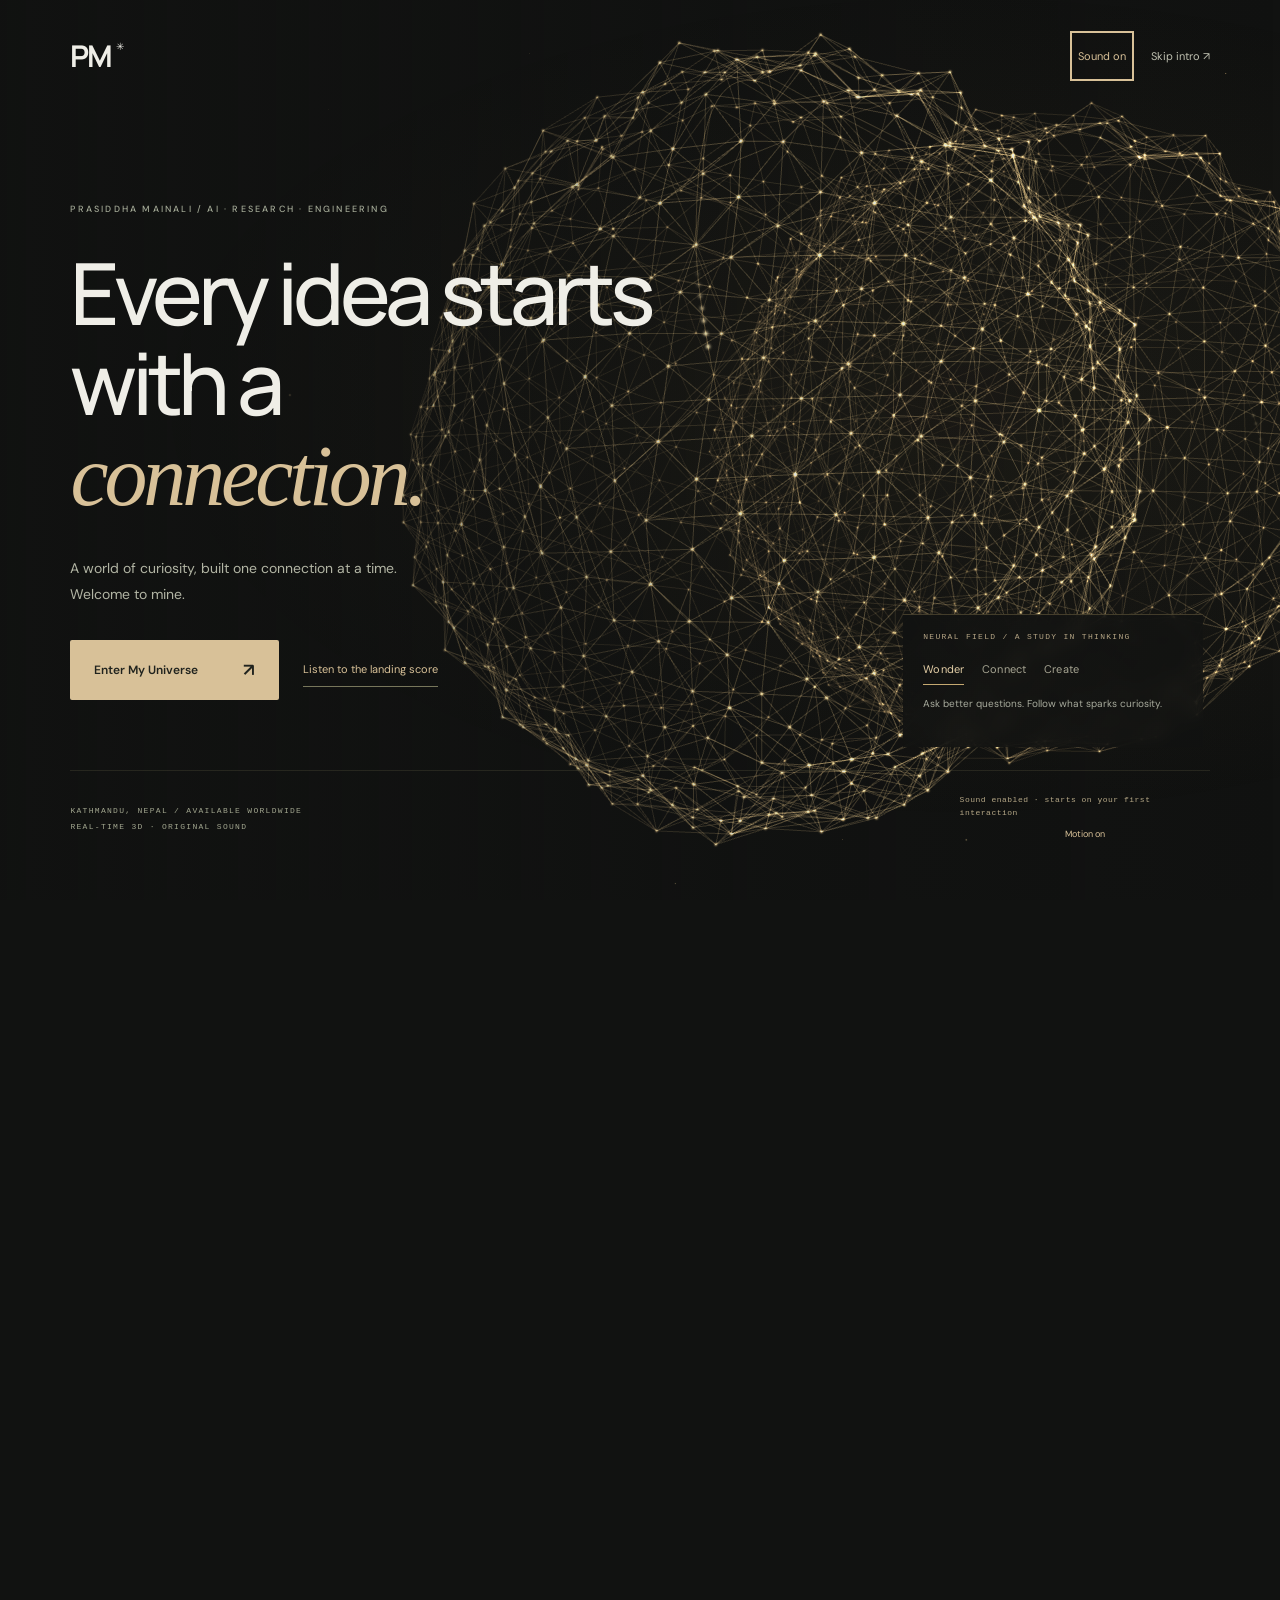
==== commit 259035c4: "Refine neural visibility and add Wonder, Connect, Create pathways Increase the gold neural field's v" ====
--- a/index.html
+++ b/index.html
@@ -15,7 +15,7 @@
 <section class="hero" id="home">
   <div class="hero-top"><span class="eyebrow"><i></i> PRASIDDHA MAINALI</span><span class="coordinate">KATHMANDU, NEPAL &nbsp; / &nbsp; 27.7° N</span></div>
   <div class="hero-copy"><p class="eyebrow muted">AI ENGINEER · RESEARCHER · BUILDER</p><h1 tabindex="-1">Intelligence,<br><em>engineered.</em></h1><p class="intro">Turning curiosity into intelligent systems.<br>Building at the intersection of AI, research,<br class="desktop-break"> and meaningful human impact.</p><div class="hero-actions"><a class="button gold" href="#work">Explore my work <span>↘</span></a><a class="hero-secondary" href="#journal">Inside my head ↗</a></div></div>
-  <div class="hero-study">NEURAL FIELD / A LIVE STUDY<span>Connections in motion. Ideas taking shape.</span></div>
+  <div class="hero-study" data-neural-panel><span class="neural-caption">NEURAL FIELD / A STUDY IN THINKING</span><div class="neural-pathways" role="group" aria-label="Explore the neural pathways"><button data-neural-focus="0" aria-pressed="true">Wonder</button><button data-neural-focus="1" aria-pressed="false">Connect</button><button data-neural-focus="2" aria-pressed="false">Create</button></div><p data-neural-description aria-live="polite">Ask better questions. Follow what sparks curiosity.</p></div>
   <div class="hero-bottom"><span>FROM NEPAL. FOR WHAT COMES NEXT.</span><a href="#recognition">SCROLL TO DISCOVER <span>↓</span></a></div>
 </section>
 <section class="recognition" id="recognition" aria-label="Key recognition"><div class="recognition-label"><span class="eyebrow">A LITTLE CONTEXT</span><p>Curiosity.<br>With credentials.</p></div><div class="honor"><span class="award-symbol" aria-hidden="true">✳</span><div><span class="eyebrow">INTERNATIONAL OLYMPIAD IN AI</span><h2>Honorable Mention</h2><p>Representing Nepal. A first for our nation.</p></div></div><div class="national"><span class="rank">02<span> / NP</span></span><p>National Rank · AI Olympiad</p></div></section>
@@ -37,5 +37,5 @@
 <section class="contact section" id="contact"><p class="eyebrow"><i></i> OPEN TO COLLABORATIONS & CONVERSATIONS</p><h2>What could we<br><em>build together?</em></h2><div class="contact-bottom"><a href="mailto:prasiddha.mainali2@gmail.com" class="email">prasiddha.mainali2@gmail.com <span>↗</span></a><button id="copy-email" class="copy" aria-label="Copy email address">Copy email ⧉</button><span id="copy-status" role="status"></span></div><div class="socials"><a href="https://github.com/DeV-PrasiddhA" target="_blank" rel="noopener noreferrer">GitHub ↗</a><a href="https://www.linkedin.com/in/prasiddha-mainali-105bb0352/" target="_blank" rel="noopener noreferrer">LinkedIn ↗</a><a href="blogs.html">Writing ↗</a></div></section>
 </main><footer><a class="wordmark" href="#home">PM<span>✳</span></a><p>© <span id="year">2026</span> Prasiddha Mainali</p><span>MADE OF CURIOSITY. BASED IN NEPAL.</span><button class="replay" id="replay-intro">Replay intro ↺</button><a href="#home">Back to top ↑</a></footer>
 <dialog id="project-dialog" aria-labelledby="dialog-title"><button class="dialog-close" aria-label="Close project details">Close ×</button><p class="eyebrow" id="dialog-category"></p><h2 id="dialog-title"></h2><p id="dialog-description"></p><h3>Inside the project</h3><ul id="dialog-points"></ul><p id="dialog-tags" class="dialog-tags"></p><a id="dialog-link" class="button gold" target="_blank" rel="noopener noreferrer">Explore on GitHub ↗</a></dialog>
-<dialog id="entrance" aria-labelledby="entrance-title"><div class="entrance-top"><span class="wordmark">PM<span>✳</span></span><div class="entrance-tools"><button data-sound aria-pressed="true">Sound on</button><button id="skip-entrance">Skip intro ↗</button></div></div><div class="entrance-copy"><p class="eyebrow">PRASIDDHA MAINALI / AI · RESEARCH · ENGINEERING</p><h2 id="entrance-title">Every idea starts<br>with a<br><em>connection.</em></h2><p class="entrance-description">A world of curiosity, built one connection at a time. Welcome to mine.</p><div class="entrance-actions"><button class="button gold" id="enter-world">Enter My Universe <span>↗</span></button><button class="audio-unlock" data-listen>Listen to the landing score</button></div></div><div class="entrance-annotation"><b>01 / NEURAL FIELD</b><br>A REAL-TIME STUDY<br>IN CONNECTIONS</div><div class="entrance-bottom"><div><span>KATHMANDU, NEPAL / AVAILABLE WORLDWIDE</span><span>REAL-TIME 3D · ORIGINAL SOUND</span></div><div><span data-sound-status role="status">Sound enabled · starts on your first interaction</span><button data-motion aria-pressed="true">Motion on</button></div></div></dialog><div class="sound-dock" aria-label="Experience controls"><button data-sound aria-pressed="true">Sound on</button><button data-motion aria-pressed="true">Motion on</button><details><summary>Audio settings</summary><div><span data-track>I · Before the thought</span><span data-sound-status role="status">Sound enabled · starts on your first interaction</span><label>Volume<input data-volume type="range" min="0" max="60" value="35" aria-label="Music volume"></label></div></details></div></body></html>
+<dialog id="entrance" aria-labelledby="entrance-title"><div class="entrance-top"><span class="wordmark">PM<span>✳</span></span><div class="entrance-tools"><button data-sound aria-pressed="true">Sound on</button><button id="skip-entrance">Skip intro ↗</button></div></div><div class="entrance-copy"><p class="eyebrow">PRASIDDHA MAINALI / AI · RESEARCH · ENGINEERING</p><h2 id="entrance-title">Every idea starts<br>with a<br><em>connection.</em></h2><p class="entrance-description">A world of curiosity, built one connection at a time. Welcome to mine.</p><div class="entrance-actions"><button class="button gold" id="enter-world">Enter My Universe <span>↗</span></button><button class="audio-unlock" data-listen>Listen to the landing score</button></div></div><div class="entrance-annotation" data-neural-panel><b>NEURAL FIELD / A STUDY IN THINKING</b><div class="neural-pathways" role="group" aria-label="Explore the neural pathways"><button data-neural-focus="0" aria-pressed="true">Wonder</button><button data-neural-focus="1" aria-pressed="false">Connect</button><button data-neural-focus="2" aria-pressed="false">Create</button></div><p data-neural-description aria-live="polite">Ask better questions. Follow what sparks curiosity.</p></div><div class="entrance-bottom"><div><span>KATHMANDU, NEPAL / AVAILABLE WORLDWIDE</span><span>REAL-TIME 3D · ORIGINAL SOUND</span></div><div><span data-sound-status role="status">Sound enabled · starts on your first interaction</span><button data-motion aria-pressed="true">Motion on</button></div></div></dialog><div class="sound-dock" aria-label="Experience controls"><button data-sound aria-pressed="true">Sound on</button><button data-motion aria-pressed="true">Motion on</button><details><summary>Audio settings</summary><div><span data-track>I · Before the thought</span><span data-sound-status role="status">Sound enabled · starts on your first interaction</span><label>Volume<input data-volume type="range" min="0" max="60" value="35" aria-label="Music volume"></label></div></details></div></body></html>
 
--- a/experience.css
+++ b/experience.css
@@ -1,8 +1,25 @@
 /* The original charcoal, ivory and muted-gold design, with a shared 3D backdrop. */
-:root{--bg:#111211;--surface:#171916;--ink:#efeee7;--muted:#9d9f96;--gold:#d8c198;--line:#30332d}body{background:var(--bg);isolation:isolate}.neural-stage{position:fixed;inset:0;z-index:-1;pointer-events:none;background:radial-gradient(ellipse at 75% 45%,#b2945010,transparent 60%)}#neural-bg{width:100%;height:100%;display:block}.scene-fallback{position:absolute;right:5%;top:15%;width:50vw;height:65vh;border-radius:47%;border:1px solid #b79e6970;background:repeating-radial-gradient(ellipse at 40% 50%,transparent 0 20px,#d8c19824 21px 22px,transparent 23px 40px);transform:rotate(-20deg);box-shadow:inset 0 0 80px #b2994915}.header{background:#111211a8}.hero{background:linear-gradient(90deg,#111211db,transparent 75%)}.hero-copy{max-width:650px}.hero h1:focus{outline:none}.hero-actions{display:flex;align-items:center;gap:25px}.hero-secondary{font-size:12px;border-bottom:1px solid #77745f;padding:10px 0}.hero-study{position:absolute;right:6%;bottom:16%;border-top:1px solid #8c7b524f;padding-top:14px;font:8px/1.8 monospace;letter-spacing:2px;color:#b5a585;max-width:230px}.hero-study span{display:block;color:#8b8e82;font-size:7px}.recognition{background:#111211b8}.work,.journey,.awards{background:#111211bd}.about{background:#191b17eb}.contact{background:#20231ce8}footer{background:#111211ed;padding-bottom:105px}.section-heading h2 em{font-family:Georgia,serif}.sound-dock{position:fixed;right:24px;bottom:22px;z-index:15;padding:13px 18px;background:#151713ed;border:1px solid #4b4e3e;backdrop-filter:blur(16px);display:flex;gap:18px;align-items:center;max-width:calc(100vw - 32px)}[data-sound],[data-motion],.replay{border:0;background:transparent;color:var(--gold);font:10px var(--sans);padding:5px;white-space:nowrap}.sound-dock [data-motion]{color:#9b9e8e;border-left:1px solid #444733;padding-left:18px}.sound-dock details{position:relative;font-size:9px;color:var(--muted)}.sound-dock summary{cursor:pointer;list-style:none}.sound-dock details>div{position:absolute;bottom:40px;right:-18px;padding:22px;width:250px;background:#1a1d15;border:1px solid #4b4e3e;box-shadow:0 10px 35px #0006}.sound-dock input{width:100%;accent-color:var(--gold);margin-top:15px}.sound-dock label{display:block;font-size:10px}.sound-dock [data-sound-status]{font-size:10px;line-height:1.7;display:block;margin:8px 0}.sr-only{position:absolute;width:1px;height:1px;overflow:hidden;clip-path:inset(50%)}.intro-open{overflow:hidden}.intro-open>header,.intro-open>main,.intro-open>footer,.intro-open>.sound-dock{visibility:hidden}#entrance{position:fixed;inset:0;width:100vw;max-width:none;height:100dvh;max-height:none;margin:0;padding:35px 5.5% 28px;background:transparent;color:var(--ink);border:0;box-shadow:none;overflow:auto}#entrance::backdrop{background:linear-gradient(90deg,#111211c9 0%,#11121126 60%,transparent)}.entrance-top,.entrance-bottom{display:flex;align-items:center;justify-content:space-between;gap:25px}.entrance-top .wordmark{font-size:30px}.entrance-tools{display:flex;gap:25px;align-items:center}.entrance-tools button{background:transparent;color:#bfc0b0;font-size:11px;padding:10px 0}.entrance-tools [data-sound]{color:var(--gold)}.entrance-copy{position:relative;max-width:700px;margin:clamp(90px,14vh,165px) 0 70px}.entrance-copy>.eyebrow{color:#a4aa97;font-size:9px;letter-spacing:2.2px;margin-bottom:32px}.entrance-copy h2{font:500 clamp(58px,6.7vw,104px)/1.05 var(--display);letter-spacing:-5px;margin:0 0 32px}.entrance-copy h2 em{font-family:Georgia,serif;letter-spacing:-4px}.entrance-description{color:#b2b5a4;font-size:14px;line-height:1.9;max-width:340px;margin-bottom:32px}.entrance-actions{display:flex;gap:24px;align-items:center;flex-wrap:wrap}.entrance-actions .button{padding:18px 24px}.entrance-actions .audio-unlock{background:none;border-bottom:1px solid #77765b;color:var(--gold);padding:10px 0;font-size:11px}body[data-audio=playing] .audio-unlock,body[data-audio=muted] .audio-unlock{display:none}.entrance-bottom{border-top:1px solid #66624645;padding-top:22px;font:8px/1.7 monospace;letter-spacing:1.3px;color:#a2a68f}.entrance-bottom>div{display:flex;flex-direction:column;gap:3px}.entrance-bottom [data-sound-status]{max-width:250px;color:#b6a887;letter-spacing:.5px}.entrance-annotation{position:absolute;right:6%;top:43%;text-align:right;font:8px/2 monospace;letter-spacing:2px;color:#c9ba965e;pointer-events:none}.entrance-annotation b{font-weight:400;color:#b1a077}.entrance-bottom [data-motion]{font-size:9px}.journal{background:#1a1c16e8;border-block:1px solid #36392b}.journal .section-heading{align-items:center}.journal-intro{font-size:13px;color:var(--muted);max-width:350px}.journal-badge{font:8px monospace;letter-spacing:1px;color:#b8ab8d}.journal-grid{display:grid;grid-template-columns:repeat(3,1fr);gap:25px}.story{min-width:0;display:flex;flex-direction:column;border:1px solid #3b3e30;background:#171a14;transition:transform .25s,border-color .25s}.story:hover{transform:translateY(-4px);border-color:#9e8b61}.story-art{height:205px;display:flex;align-items:center;justify-content:center;position:relative;overflow:hidden;background:radial-gradient(ellipse,#4d4b34,#24291e);border-bottom:1px solid #464735;color:#d7c79d}.story-art:before{content:'';position:absolute;inset:0;background-image:linear-gradient(#d3c4930a 1px,transparent 1px),linear-gradient(90deg,#d3c4930a 1px,transparent 1px);background-size:28px 28px}.story-art span{font:500 50px/.95 var(--display);letter-spacing:-2px;position:relative;z-index:1}.story-art small{position:absolute;bottom:16px;left:18px;font:6px monospace;letter-spacing:1.2px;color:#ada88c}.story-art.funny{background:radial-gradient(ellipse,#424b33,#1c271c);color:#c7d5a3}.story-art.ai{background:radial-gradient(ellipse,#4e4938,#26261e)}.story-art.build{background:radial-gradient(ellipse,#3a4a43,#1e2723);color:#c3d2bc}.story-art.research{background:radial-gradient(ellipse,#4d4134,#29231c)}.story-art.olympiad{background:radial-gradient(ellipse,#4f4e34,#25291c)}.story-copy{padding:25px;display:flex;flex:1;flex-direction:column}.story-copy .eyebrow{font-size:8px;color:#b5ad93;margin-bottom:14px}.story-copy h3{font:500 22px/1.35 var(--display);letter-spacing:-.7px;margin:0 0 15px}.story-copy p{font-size:12px;color:#a5ab9a;line-height:1.8;margin-bottom:22px}.story-foot{font:8px monospace;letter-spacing:.5px;color:#c5b68d;display:flex;justify-content:space-between;margin-top:auto}.journal-bottom{display:flex;justify-content:space-between;align-items:center;gap:25px;margin-top:35px}.journal-bottom p{font-size:11px;color:#8f9782;margin:0}.journal-bottom .text-link{margin:0}.all-stories{display:grid;grid-template-columns:repeat(3,1fr);gap:25px}.story[hidden]{display:none}.filter-bar{display:flex;gap:10px;flex-wrap:wrap;margin:35px 0 28px}.filter-bar button{border:1px solid #4b503d;background:#191d15;border-radius:2px;padding:11px 20px;font-size:11px;color:#b9bda9}.filter-bar button[aria-pressed=true]{background:var(--gold);color:#151910;border-color:var(--gold)}.writing{max-width:1400px;background:#111211d9}.article-page{max-width:980px}.article-page h1{outline:none}.article-label{font:9px monospace;letter-spacing:1px;color:var(--gold);display:block;margin-bottom:20px}.article-cover{height:240px;margin:35px 0 45px;border:1px solid #454937}.article-cover span{font-size:70px}.article-page article a{color:var(--gold);text-decoration:underline;text-underline-offset:3px}.article-page article li{margin-bottom:12px}.story-note{border:1px solid #454937;padding:18px;font-size:12px!important;color:#a6ad98}.code-joke{font:13px/1.8 monospace;white-space:pre-wrap;background:#1a2115;padding:25px;border-left:2px solid #c0c69a;color:#c0c69a}.reading-track{position:fixed;top:0;left:0;right:0;height:2px;z-index:20}#reading-progress{height:100%;width:0;background:var(--gold)}
+:root{--bg:#111211;--surface:#171916;--ink:#efeee7;--muted:#9d9f96;--gold:#d8c198;--line:#30332d}body{background:var(--bg);isolation:isolate}.neural-stage{position:fixed;inset:0;z-index:-1;pointer-events:none;background:radial-gradient(ellipse at 75% 45%,#b2945010,transparent 60%)}#neural-bg{width:100%;height:100%;display:block}.scene-fallback{position:absolute;right:5%;top:15%;width:50vw;height:65vh;border-radius:47%;border:1px solid #b79e6970;background:repeating-radial-gradient(ellipse at 40% 50%,transparent 0 20px,#d8c19824 21px 22px,transparent 23px 40px);transform:rotate(-20deg);box-shadow:inset 0 0 80px #b2994915}.header{background:#111211a8}.hero{background:linear-gradient(90deg,#111211db,transparent 75%)}.hero-copy{max-width:650px}.hero h1:focus{outline:none}.hero-actions{display:flex;align-items:center;gap:25px}.hero-secondary{font-size:12px;border-bottom:1px solid #77745f;padding:10px 0}.hero-study{position:absolute;right:6%;bottom:16%;border-top:1px solid #8c7b524f;padding-top:14px;font:8px/1.8 monospace;letter-spacing:2px;color:#b5a585;max-width:230px}.hero-study span{display:block;color:#8b8e82;font-size:7px}.recognition{background:#111211b8}.work,.journey,.awards{background:#111211b2}.about{background:#191b17eb}.contact{background:#20231ce8}footer{background:#111211ed;padding-bottom:105px}.section-heading h2 em{font-family:Georgia,serif}.sound-dock{position:fixed;right:24px;bottom:22px;z-index:15;padding:13px 18px;background:#151713ed;border:1px solid #4b4e3e;backdrop-filter:blur(16px);display:flex;gap:18px;align-items:center;max-width:calc(100vw - 32px)}[data-sound],[data-motion],.replay{border:0;background:transparent;color:var(--gold);font:10px var(--sans);padding:5px;white-space:nowrap}.sound-dock [data-motion]{color:#9b9e8e;border-left:1px solid #444733;padding-left:18px}.sound-dock details{position:relative;font-size:9px;color:var(--muted)}.sound-dock summary{cursor:pointer;list-style:none}.sound-dock details>div{position:absolute;bottom:40px;right:-18px;padding:22px;width:250px;background:#1a1d15;border:1px solid #4b4e3e;box-shadow:0 10px 35px #0006}.sound-dock input{width:100%;accent-color:var(--gold);margin-top:15px}.sound-dock label{display:block;font-size:10px}.sound-dock [data-sound-status]{font-size:10px;line-height:1.7;display:block;margin:8px 0}.sr-only{position:absolute;width:1px;height:1px;overflow:hidden;clip-path:inset(50%)}.intro-open{overflow:hidden}.intro-open>header,.intro-open>main,.intro-open>footer,.intro-open>.sound-dock{visibility:hidden}#entrance{position:fixed;inset:0;width:100vw;max-width:none;height:100dvh;max-height:none;margin:0;padding:35px 5.5% 28px;background:transparent;color:var(--ink);border:0;box-shadow:none;overflow:auto}#entrance::backdrop{background:linear-gradient(90deg,#111211c9 0%,#11121126 60%,transparent)}.entrance-top,.entrance-bottom{display:flex;align-items:center;justify-content:space-between;gap:25px}.entrance-top .wordmark{font-size:30px}.entrance-tools{display:flex;gap:25px;align-items:center}.entrance-tools button{background:transparent;color:#bfc0b0;font-size:11px;padding:10px 0}.entrance-tools [data-sound]{color:var(--gold)}.entrance-copy{position:relative;max-width:700px;margin:clamp(90px,14vh,165px) 0 70px}.entrance-copy>.eyebrow{color:#a4aa97;font-size:9px;letter-spacing:2.2px;margin-bottom:32px}.entrance-copy h2{font:500 clamp(58px,6.7vw,104px)/1.05 var(--display);letter-spacing:-5px;margin:0 0 32px}.entrance-copy h2 em{font-family:Georgia,serif;letter-spacing:-4px}.entrance-description{color:#b2b5a4;font-size:14px;line-height:1.9;max-width:340px;margin-bottom:32px}.entrance-actions{display:flex;gap:24px;align-items:center;flex-wrap:wrap}.entrance-actions .button{padding:18px 24px}.entrance-actions .audio-unlock{background:none;border-bottom:1px solid #77765b;color:var(--gold);padding:10px 0;font-size:11px}body[data-audio=playing] .audio-unlock,body[data-audio=muted] .audio-unlock{display:none}.entrance-bottom{border-top:1px solid #66624645;padding-top:22px;font:8px/1.7 monospace;letter-spacing:1.3px;color:#a2a68f}.entrance-bottom>div{display:flex;flex-direction:column;gap:3px}.entrance-bottom [data-sound-status]{max-width:250px;color:#b6a887;letter-spacing:.5px}.entrance-annotation{position:absolute;right:6%;top:43%;text-align:right;font:8px/2 monospace;letter-spacing:2px;color:#c9ba965e;pointer-events:none}.entrance-annotation b{font-weight:400;color:#b1a077}.entrance-bottom [data-motion]{font-size:9px}.journal{background:#1a1c16e8;border-block:1px solid #36392b}.journal .section-heading{align-items:center}.journal-intro{font-size:13px;color:var(--muted);max-width:350px}.journal-badge{font:8px monospace;letter-spacing:1px;color:#b8ab8d}.journal-grid{display:grid;grid-template-columns:repeat(3,1fr);gap:25px}.story{min-width:0;display:flex;flex-direction:column;border:1px solid #3b3e30;background:#171a14;transition:transform .25s,border-color .25s}.story:hover{transform:translateY(-4px);border-color:#9e8b61}.story-art{height:205px;display:flex;align-items:center;justify-content:center;position:relative;overflow:hidden;background:radial-gradient(ellipse,#4d4b34,#24291e);border-bottom:1px solid #464735;color:#d7c79d}.story-art:before{content:'';position:absolute;inset:0;background-image:linear-gradient(#d3c4930a 1px,transparent 1px),linear-gradient(90deg,#d3c4930a 1px,transparent 1px);background-size:28px 28px}.story-art span{font:500 50px/.95 var(--display);letter-spacing:-2px;position:relative;z-index:1}.story-art small{position:absolute;bottom:16px;left:18px;font:6px monospace;letter-spacing:1.2px;color:#ada88c}.story-art.funny{background:radial-gradient(ellipse,#424b33,#1c271c);color:#c7d5a3}.story-art.ai{background:radial-gradient(ellipse,#4e4938,#26261e)}.story-art.build{background:radial-gradient(ellipse,#3a4a43,#1e2723);color:#c3d2bc}.story-art.research{background:radial-gradient(ellipse,#4d4134,#29231c)}.story-art.olympiad{background:radial-gradient(ellipse,#4f4e34,#25291c)}.story-copy{padding:25px;display:flex;flex:1;flex-direction:column}.story-copy .eyebrow{font-size:8px;color:#b5ad93;margin-bottom:14px}.story-copy h3{font:500 22px/1.35 var(--display);letter-spacing:-.7px;margin:0 0 15px}.story-copy p{font-size:12px;color:#a5ab9a;line-height:1.8;margin-bottom:22px}.story-foot{font:8px monospace;letter-spacing:.5px;color:#c5b68d;display:flex;justify-content:space-between;margin-top:auto}.journal-bottom{display:flex;justify-content:space-between;align-items:center;gap:25px;margin-top:35px}.journal-bottom p{font-size:11px;color:#8f9782;margin:0}.journal-bottom .text-link{margin:0}.all-stories{display:grid;grid-template-columns:repeat(3,1fr);gap:25px}.story[hidden]{display:none}.filter-bar{display:flex;gap:10px;flex-wrap:wrap;margin:35px 0 28px}.filter-bar button{border:1px solid #4b503d;background:#191d15;border-radius:2px;padding:11px 20px;font-size:11px;color:#b9bda9}.filter-bar button[aria-pressed=true]{background:var(--gold);color:#151910;border-color:var(--gold)}.writing{max-width:1400px;background:#111211d9}.article-page{max-width:980px}.article-page h1{outline:none}.article-label{font:9px monospace;letter-spacing:1px;color:var(--gold);display:block;margin-bottom:20px}.article-cover{height:240px;margin:35px 0 45px;border:1px solid #454937}.article-cover span{font-size:70px}.article-page article a{color:var(--gold);text-decoration:underline;text-underline-offset:3px}.article-page article li{margin-bottom:12px}.story-note{border:1px solid #454937;padding:18px;font-size:12px!important;color:#a6ad98}.code-joke{font:13px/1.8 monospace;white-space:pre-wrap;background:#1a2115;padding:25px;border-left:2px solid #c0c69a;color:#c0c69a}.reading-track{position:fixed;top:0;left:0;right:0;height:2px;z-index:20}#reading-progress{height:100%;width:0;background:var(--gold)}
 @media(max-width:1050px){.entrance-copy{max-width:600px}.entrance-copy h2{font-size:76px}.entrance-annotation{display:none}.journal-grid,.all-stories{grid-template-columns:1fr 1fr}.journal-grid .story:first-child{grid-column:1/-1;display:grid;grid-template-columns:1fr 1fr}.journal-grid .story:first-child .story-art{height:100%;min-height:250px}.hero-study{right:6%;font-size:7px;max-width:190px}}
-@media(max-width:700px){.header{background:#111211e0}.hero{padding-bottom:34px;background:linear-gradient(#11121130,#111211e0 80%);min-height:710px}.hero-copy{margin-top:80px}.hero h1{font-size:clamp(49px,12vw,80px)}.hero-study{position:relative;right:auto;bottom:auto;margin:40px 0 0 auto;text-align:right;max-width:200px}.hero-bottom{margin-top:auto;padding-top:35px}.neural-stage{opacity:.58}.intro-open .neural-stage{opacity:1}.hero-actions{gap:20px}.hero-secondary{font-size:10px}.sound-dock{bottom:12px;right:12px;padding:10px 12px;gap:10px}.sound-dock [data-motion]{padding-left:10px;font-size:9px}.sound-dock [data-sound]{font-size:9px}.sound-dock details{font-size:8px}#entrance{padding:24px 6%;background:linear-gradient(transparent,#1112114d 32%,#111211e8 70%)}#entrance::backdrop{background:transparent}.entrance-top .wordmark{font-size:27px}.entrance-tools{gap:18px}.entrance-tools button{font-size:9px}.entrance-copy{margin:29vh 0 35px;max-width:100%}.entrance-copy>.eyebrow{font-size:7px;letter-spacing:1.6px;margin-bottom:22px}.entrance-copy h2{font-size:clamp(49px,12.5vw,68px);letter-spacing:-2.7px;margin-bottom:24px}.entrance-copy h2 em{letter-spacing:-2px}.entrance-description{font-size:12px;max-width:290px;margin-bottom:25px}.entrance-actions{gap:15px}.entrance-actions .button{font-size:11px;padding:15px 18px}.entrance-actions .audio-unlock{font-size:10px}.entrance-bottom{align-items:start;font-size:6px;gap:12px;letter-spacing:.7px}.entrance-bottom [data-sound-status]{max-width:145px}.entrance-bottom [data-motion]{font-size:8px}.journal-grid,.all-stories{grid-template-columns:1fr}.journal-grid .story:first-child{display:flex}.journal-grid .story:first-child .story-art{min-height:0;height:205px}.journal-intro{margin-top:20px}.journal-bottom{align-items:start;flex-direction:column}.journal-badge{font-size:7px}.story-copy h3{font-size:23px}.filter-bar button{padding:10px 14px;font-size:10px}.writing h1{font-size:43px}.article-page h1{font-size:36px}.article-cover{height:200px}.article-cover span{font-size:60px}footer{padding-bottom:90px}.scene-fallback{width:80vw;height:40vh;right:10%;top:8%}}
+@media(max-width:700px){.header{background:#111211e0}.hero{padding-bottom:34px;background:linear-gradient(#11121130,#111211e0 80%);min-height:710px}.hero-copy{margin-top:80px}.hero h1{font-size:clamp(49px,12vw,80px)}.hero-study{position:relative;right:auto;bottom:auto;margin:40px 0 0 auto;text-align:right;max-width:200px}.hero-bottom{margin-top:auto;padding-top:35px}.neural-stage{opacity:.76}.intro-open .neural-stage{opacity:1}.hero-actions{gap:20px}.hero-secondary{font-size:10px}.sound-dock{bottom:12px;right:12px;padding:10px 12px;gap:10px}.sound-dock [data-motion]{padding-left:10px;font-size:9px}.sound-dock [data-sound]{font-size:9px}.sound-dock details{font-size:8px}#entrance{padding:24px 6%;background:linear-gradient(transparent,#1112114d 32%,#111211e8 70%)}#entrance::backdrop{background:transparent}.entrance-top .wordmark{font-size:27px}.entrance-tools{gap:18px}.entrance-tools button{font-size:9px}.entrance-copy{margin:29vh 0 35px;max-width:100%}.entrance-copy>.eyebrow{font-size:7px;letter-spacing:1.6px;margin-bottom:22px}.entrance-copy h2{font-size:clamp(49px,12.5vw,68px);letter-spacing:-2.7px;margin-bottom:24px}.entrance-copy h2 em{letter-spacing:-2px}.entrance-description{font-size:12px;max-width:290px;margin-bottom:25px}.entrance-actions{gap:15px}.entrance-actions .button{font-size:11px;padding:15px 18px}.entrance-actions .audio-unlock{font-size:10px}.entrance-bottom{align-items:start;font-size:6px;gap:12px;letter-spacing:.7px}.entrance-bottom [data-sound-status]{max-width:145px}.entrance-bottom [data-motion]{font-size:8px}.journal-grid,.all-stories{grid-template-columns:1fr}.journal-grid .story:first-child{display:flex}.journal-grid .story:first-child .story-art{min-height:0;height:205px}.journal-intro{margin-top:20px}.journal-bottom{align-items:start;flex-direction:column}.journal-badge{font-size:7px}.story-copy h3{font-size:23px}.filter-bar button{padding:10px 14px;font-size:10px}.writing h1{font-size:43px}.article-page h1{font-size:36px}.article-cover{height:200px}.article-cover span{font-size:60px}footer{padding-bottom:90px}.scene-fallback{width:80vw;height:40vh;right:10%;top:8%}}
 @media(prefers-reduced-motion:reduce){.story:hover{transform:none}}
-
-#entrance::backdrop{backdrop-filter:none}
 
+#entrance::backdrop{backdrop-filter:none}
+
+
+/* A quiet, permanent signature: curiosity, connection, creation. */
+.hero-study,.entrance-annotation{width:300px;max-width:300px;text-align:left;letter-spacing:1.3px;background:linear-gradient(120deg,#111211f2,#111211c9);padding:16px 20px;border-top:1px solid #8c7b5266;backdrop-filter:blur(8px)}
+.hero-study{bottom:14%}
+.hero-study .neural-caption{color:#b5a585;font:8px/1.8 monospace;letter-spacing:1.3px}
+.entrance-annotation{top:auto;bottom:17%;pointer-events:auto;border-top:1px solid #8c7b5266;padding-top:14px}
+.entrance-annotation b{color:#b5a585;font:8px/1.8 monospace}
+.neural-pathways{display:flex;gap:18px;margin:12px 0 10px}
+.neural-pathways button{font:11px var(--sans);letter-spacing:.15px;color:#a7a593;background:none;padding:5px 0 8px;border:0;border-bottom:1px solid transparent;transition:color .2s,border-color .2s;cursor:pointer}
+.neural-pathways button:hover{color:#efeee7}
+.neural-pathways button[aria-pressed=true]{color:#e5d0a8;border-bottom-color:#c5a971}
+.neural-pathways button:focus-visible{outline:1px solid #e5d0a8;outline-offset:5px}
+[data-neural-description]{color:#a8ab9d;font:10px/1.8 var(--sans);letter-spacing:0;margin:0;min-height:36px;max-width:265px}
+[data-neural-panel][hidden]{display:none}
+@media(min-width:701px) and (max-width:1050px){.hero-study{max-width:260px;bottom:9%}}
+@media(max-width:700px){.hero-study{bottom:auto;width:100%;max-width:none;text-align:left;margin:32px 0 0}.entrance-annotation{display:block;position:relative;right:auto;bottom:auto;width:100%;max-width:none;margin:0 0 24px;padding-top:13px}.neural-pathways{margin:9px 0 7px;gap:24px}.neural-pathways button{font-size:11px;min-height:34px}[data-neural-description]{min-height:0;max-width:100%;font-size:10px}.entrance-annotation b,.hero-study .neural-caption{font-size:7px}}
+@media(prefers-reduced-motion:reduce){.neural-pathways button{transition:none}}
